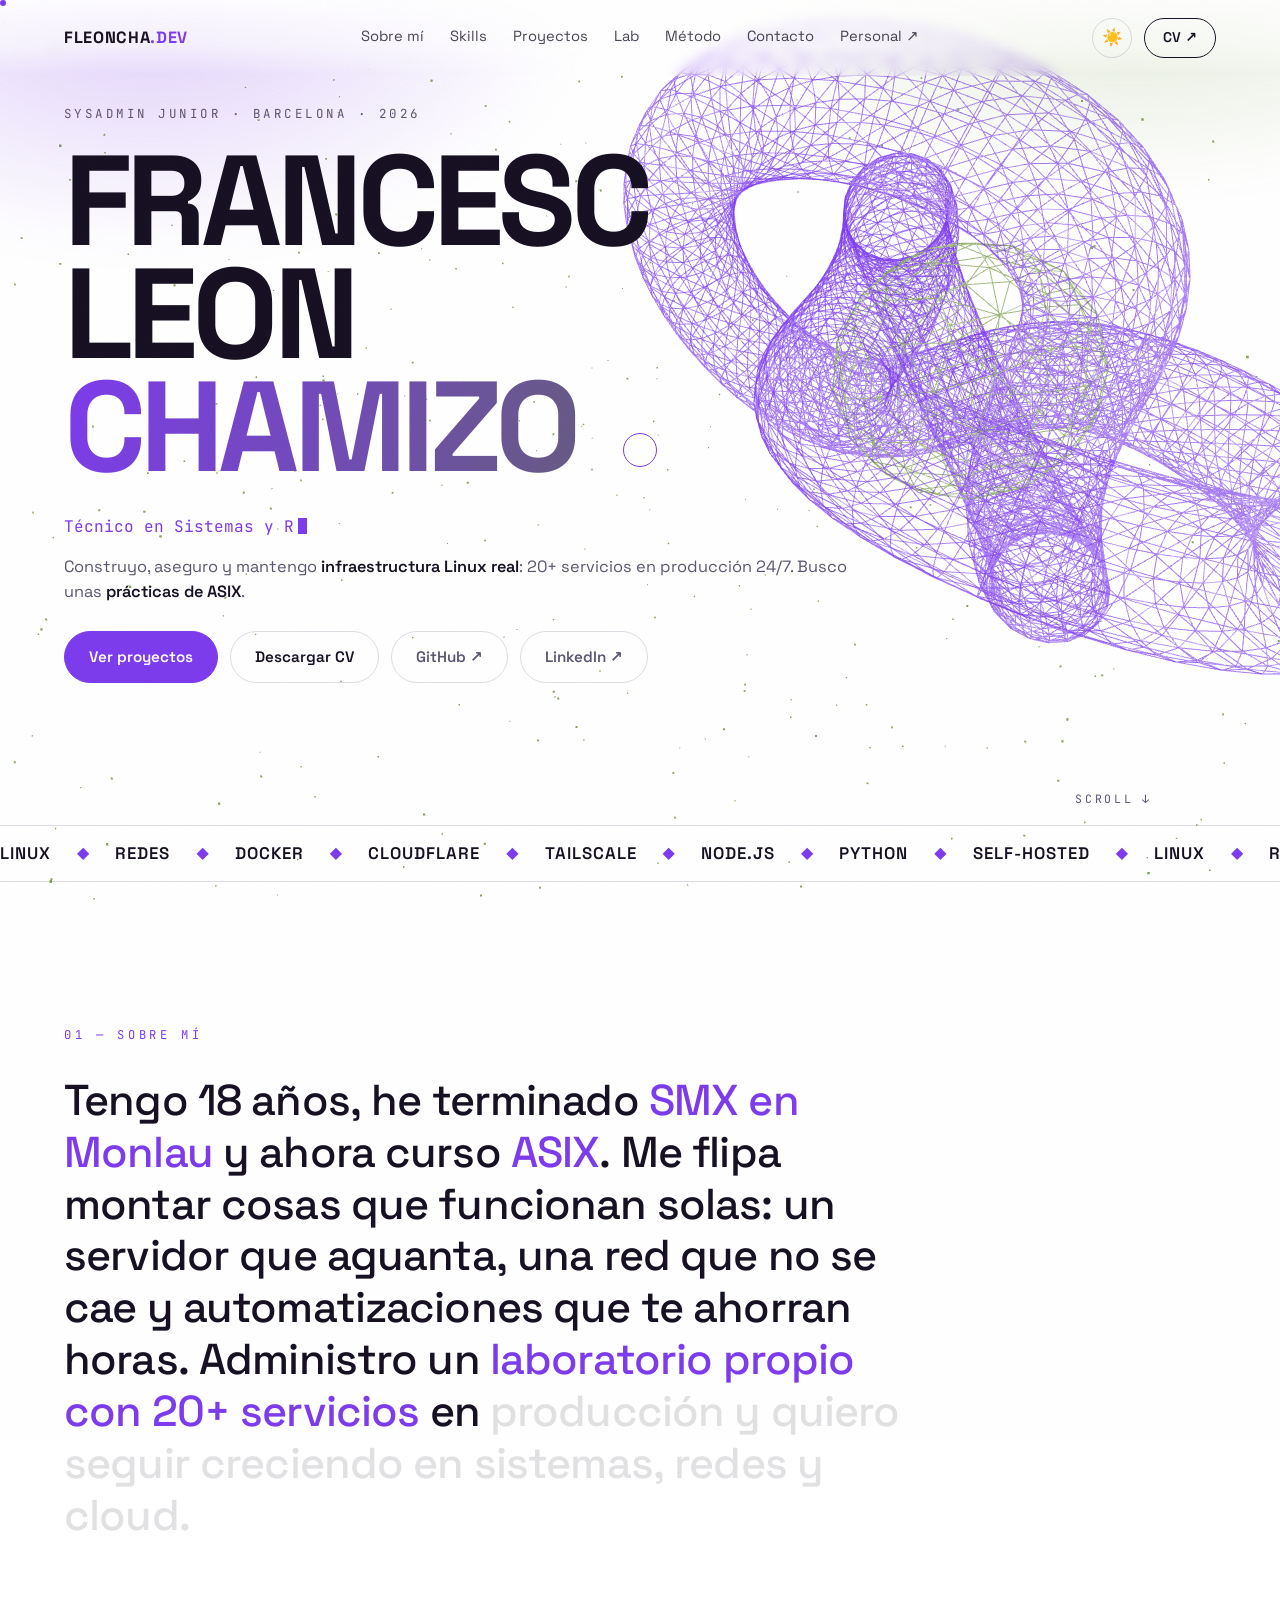
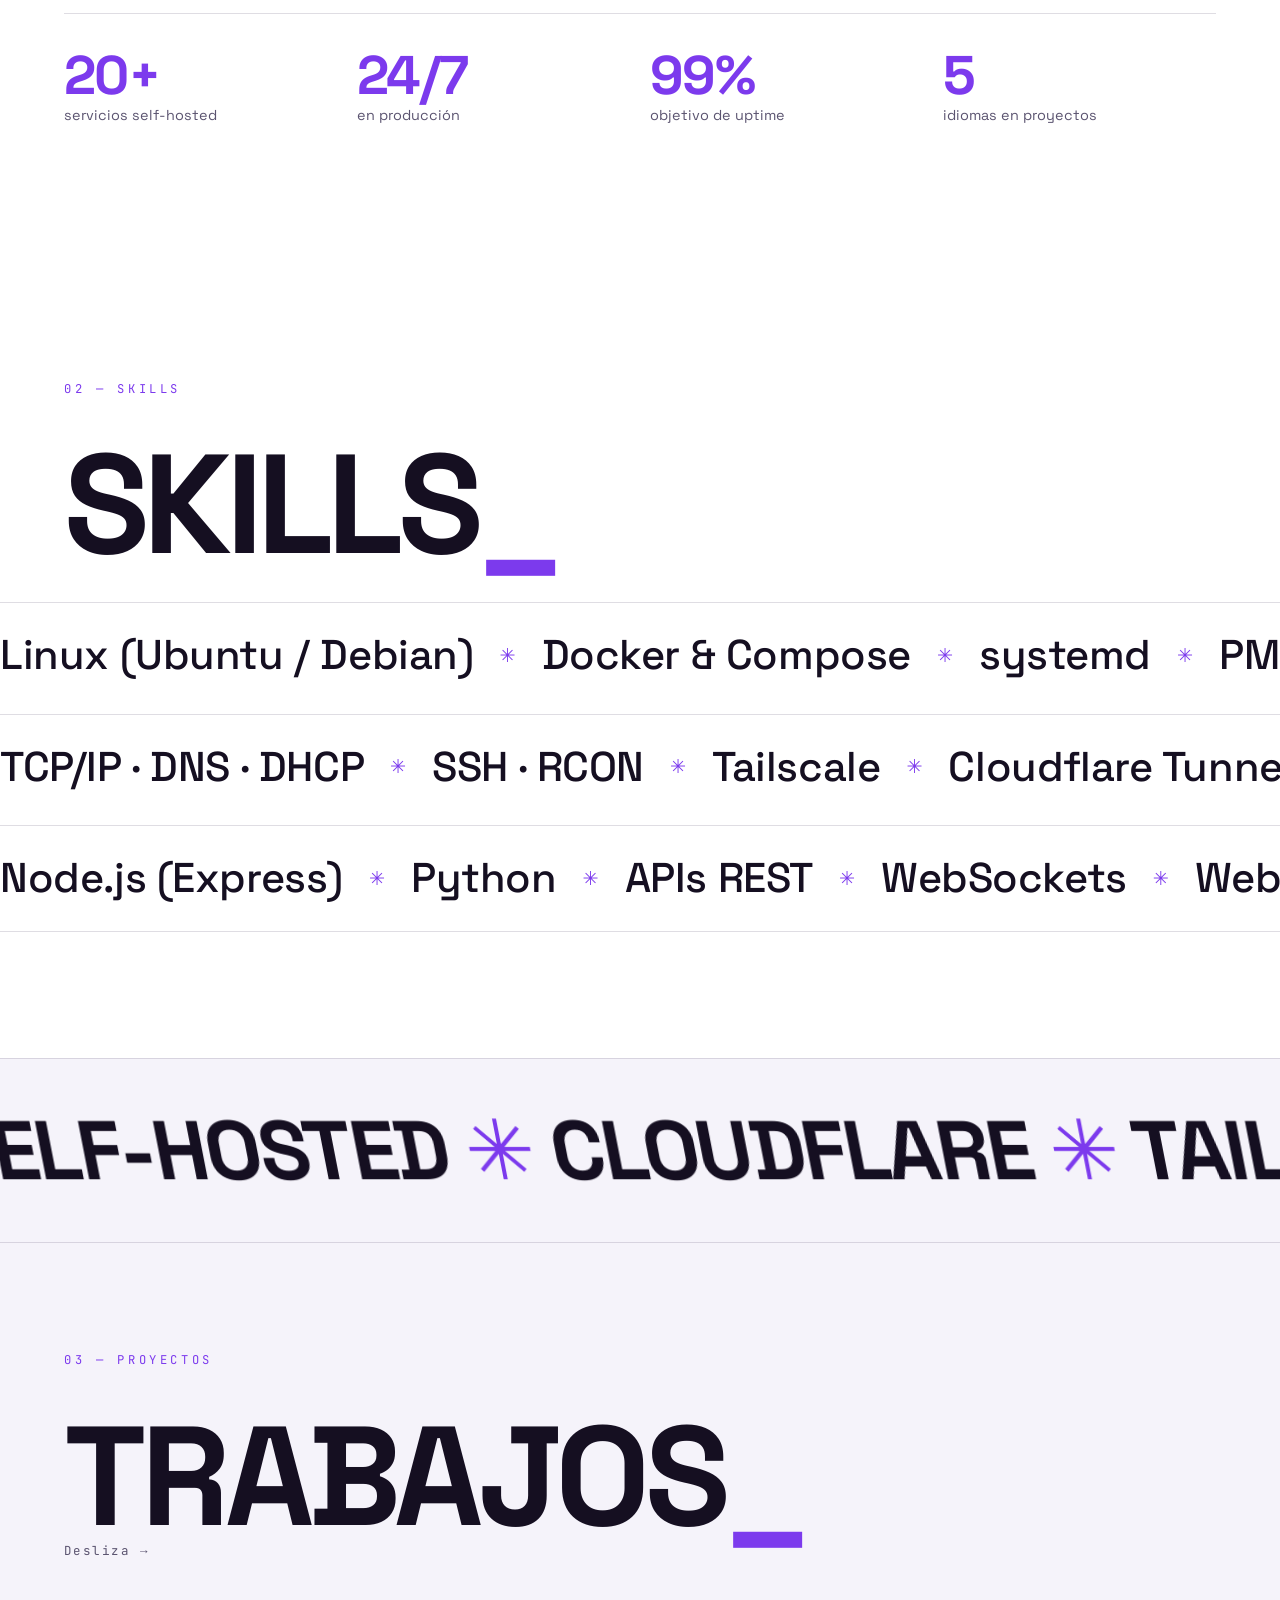
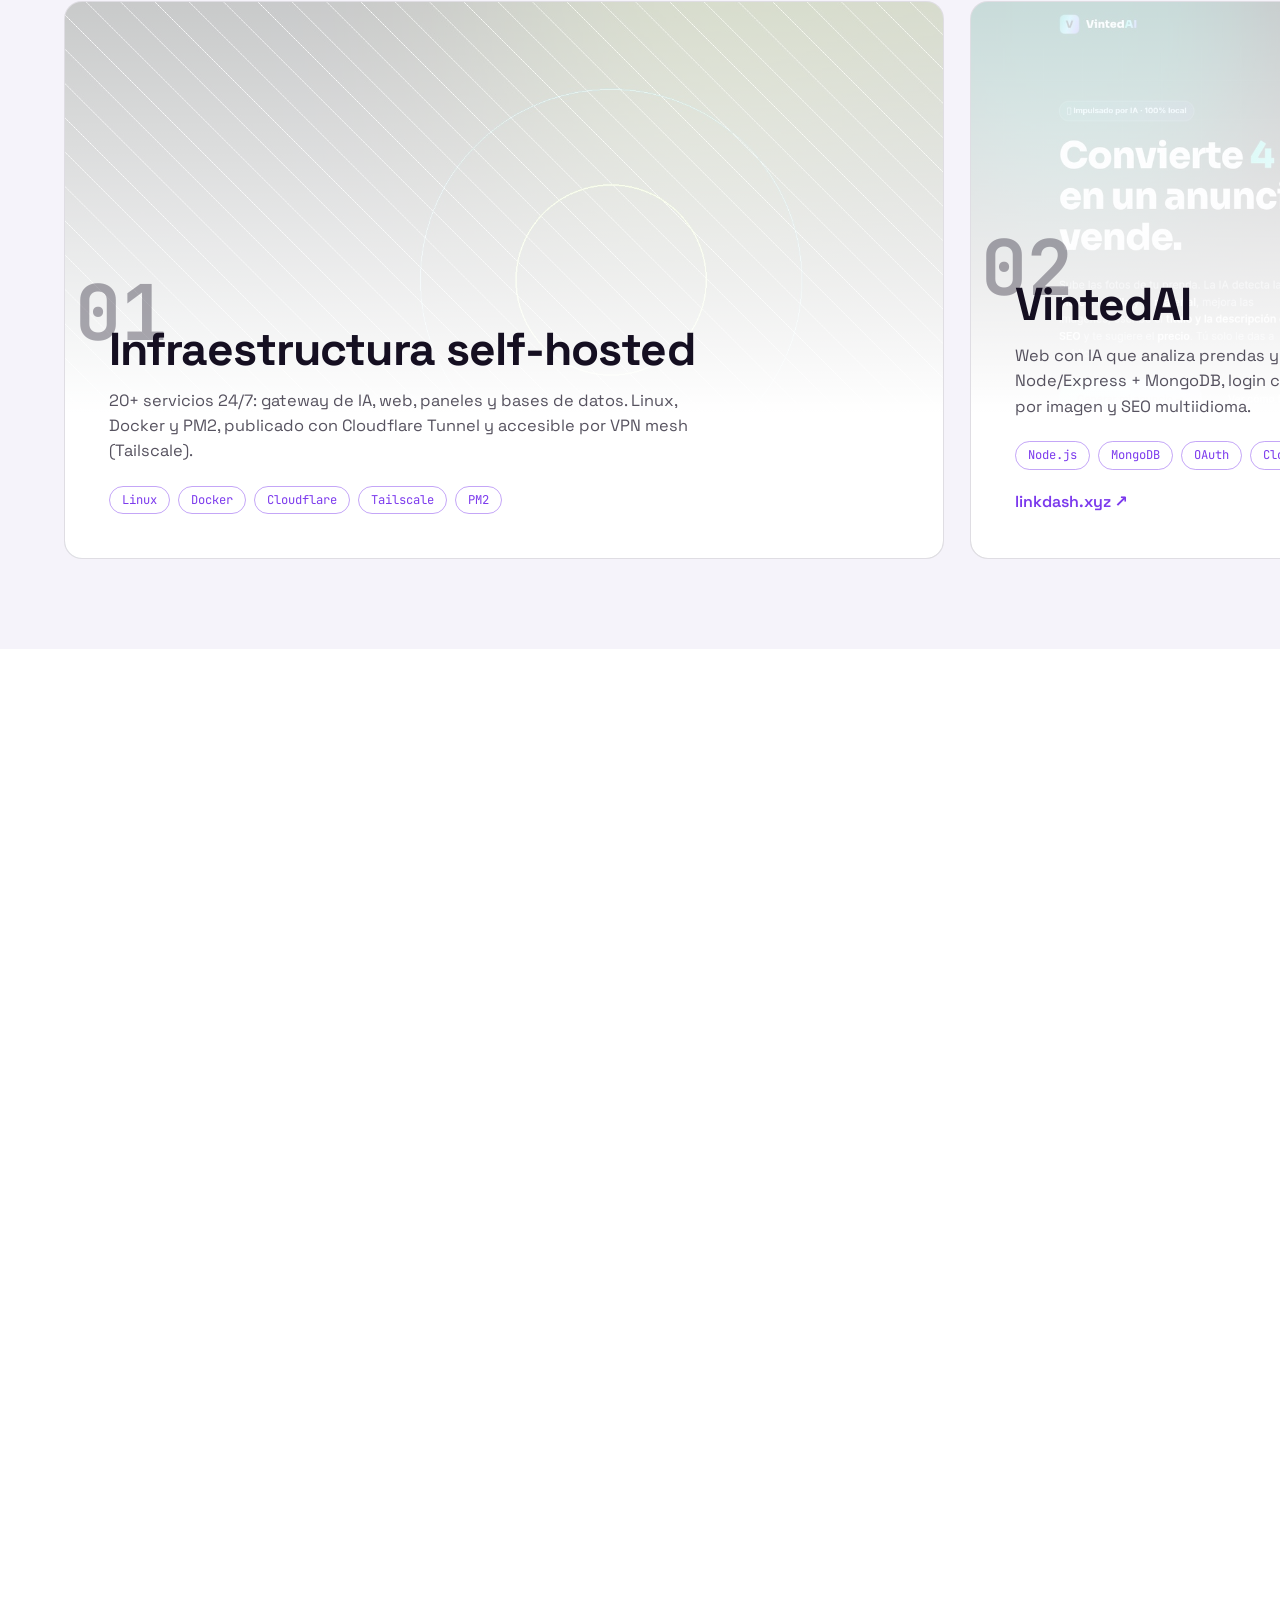
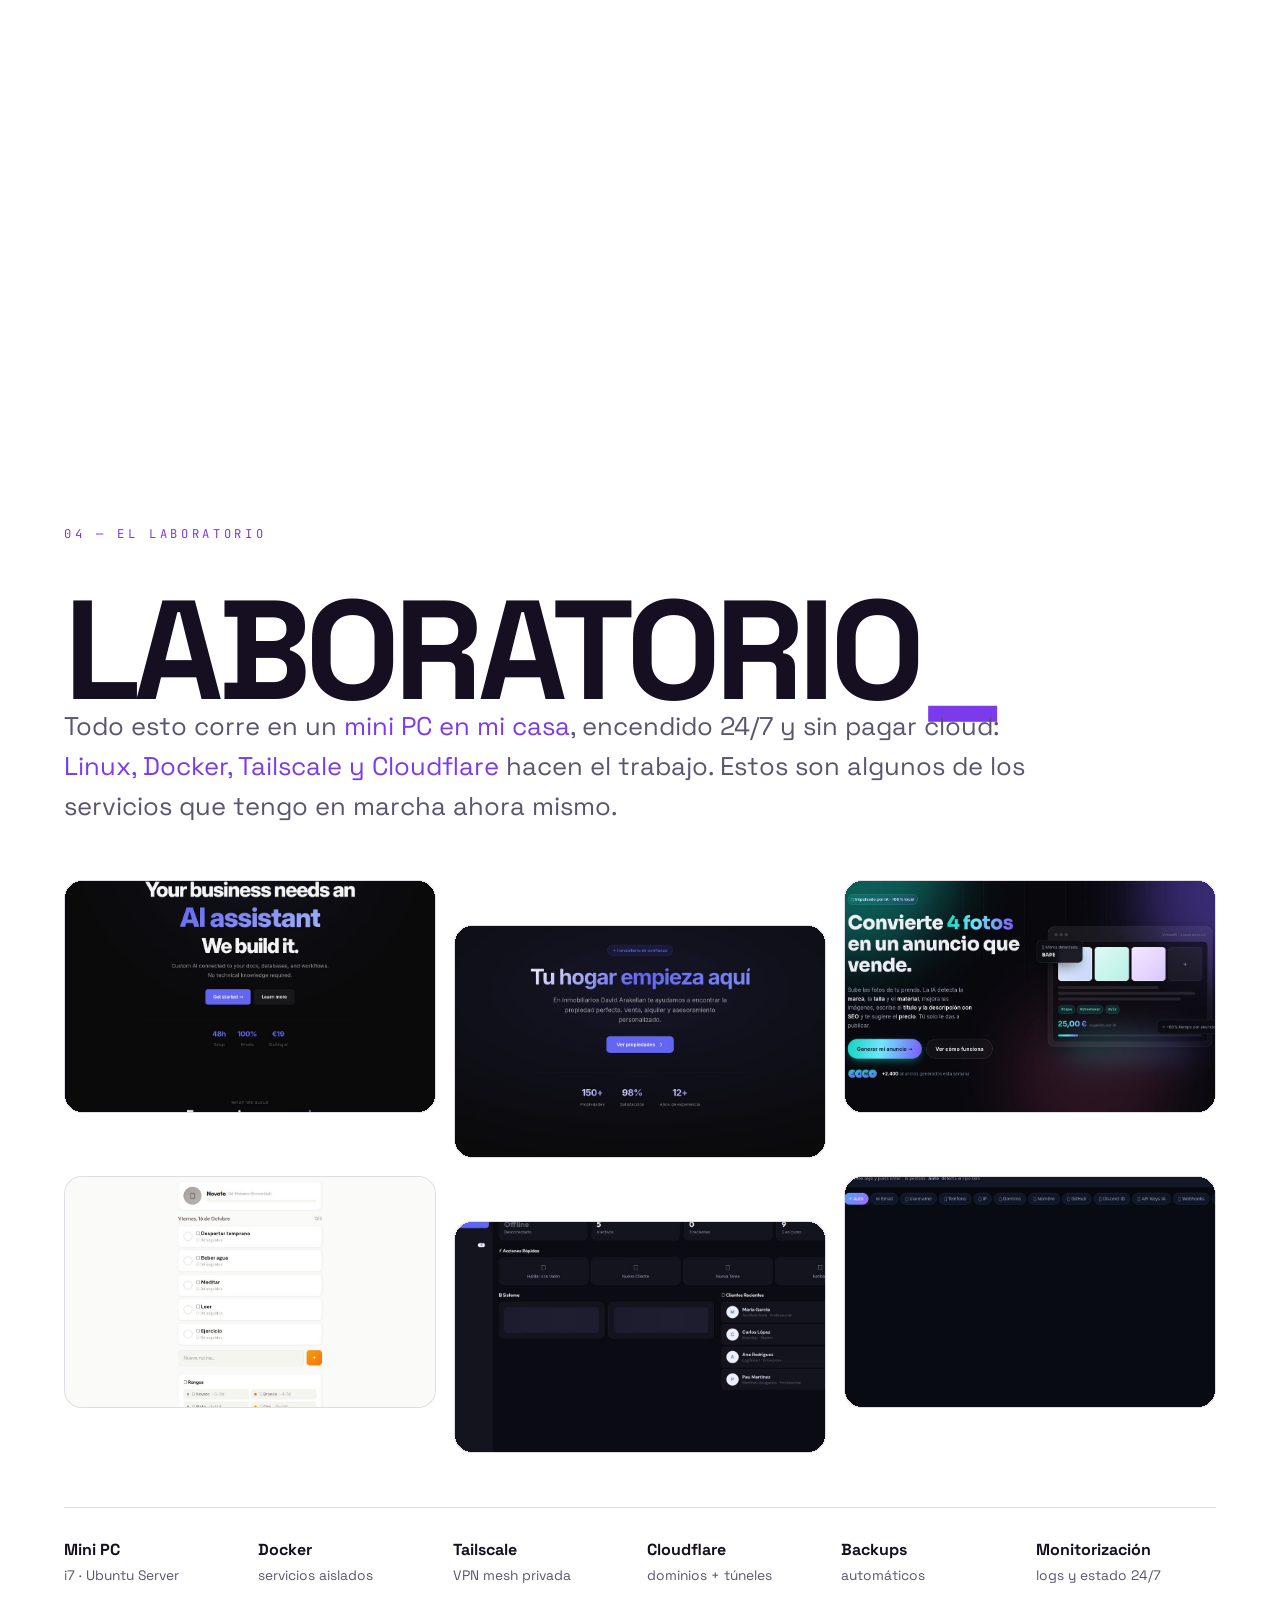
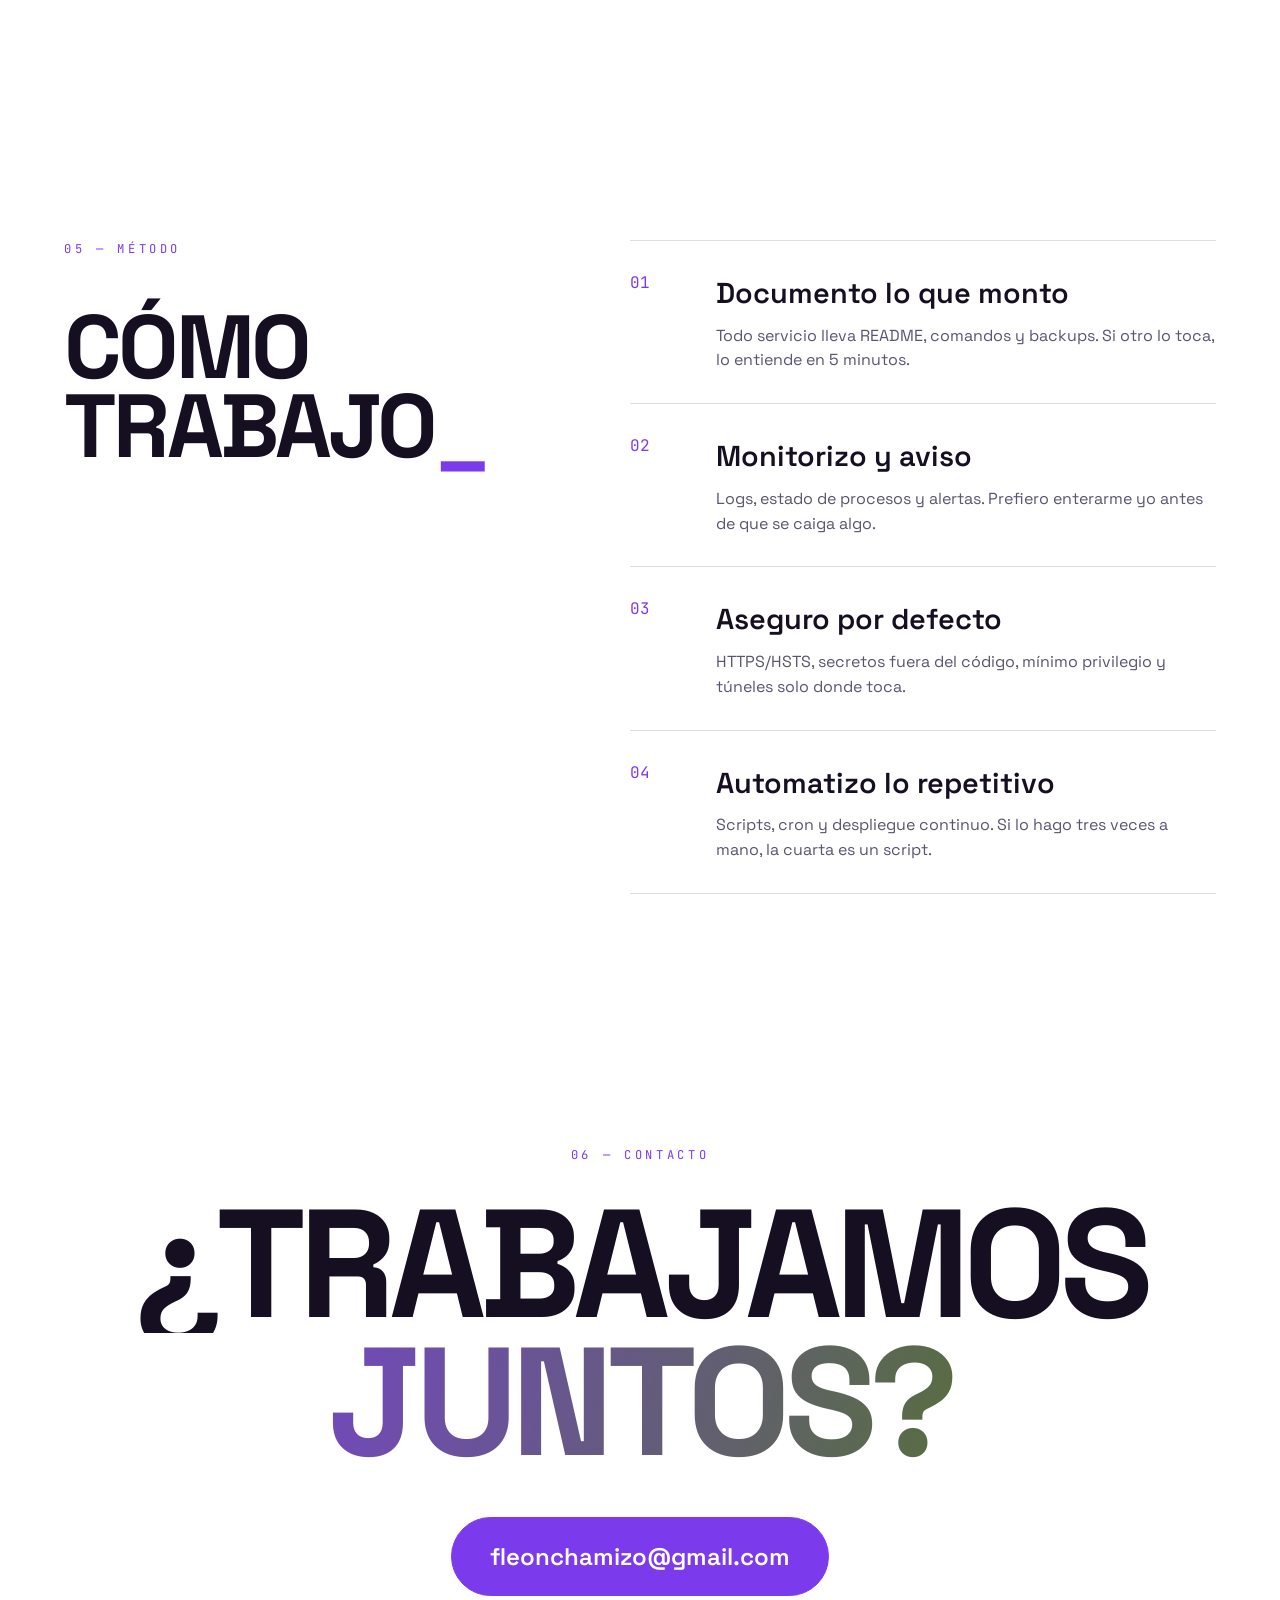
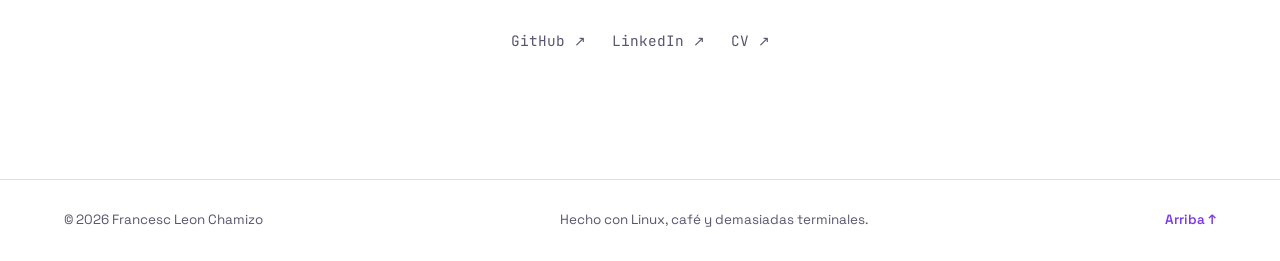
==== index.html @ 261553be "Actualizar estado academico: SMX terminado, cursando ASIX" ====
<!DOCTYPE html>
<html lang="es">
<head>
  <meta charset="UTF-8" />
  <meta name="viewport" content="width=device-width, initial-scale=1.0" />
  <title>Francesc Leon — Sistemas · Redes · Automatización</title>
  <meta name="description" content="Francesc Leon Chamizo — Técnico en Sistemas Microinformáticos y Redes (SMX), cursando ASIX. Infraestructura Linux, redes, Docker y automatización en producción real. Busco prácticas de ASIX." />
  <meta name="author" content="Francesc Leon Chamizo" />
  <meta name="theme-color" content="#07080a" />
  <link rel="canonical" href="https://elfleoncha.github.io/FLeon/" />
  <link rel="icon" href="data:image/svg+xml,%3Csvg xmlns='http://www.w3.org/2000/svg' viewBox='0 0 32 32'%3E%3Crect width='32' height='32' rx='7' fill='%2307080a'/%3E%3Ccircle cx='16' cy='16' r='6' fill='%23c6ff3d'/%3E%3C/svg%3E" />

  <meta property="og:type" content="website" />
  <meta property="og:title" content="Francesc Leon — Sistemas · Redes · Automatización" />
  <meta property="og:description" content="Infraestructura Linux, redes, Docker y automatización en producción real." />
  <meta property="og:image" content="https://elfleoncha.github.io/FLeon/assets/og.png" />
  <meta name="twitter:card" content="summary_large_image" />

  <script>(function(){try{var t=localStorage.getItem("theme")||(((window.matchMedia&&matchMedia("(prefers-color-scheme: light)").matches))?"light":"dark");document.documentElement.setAttribute("data-theme",t);}catch(e){}})();</script>
  <link rel="stylesheet" href="css/fonts.css" />
  <link rel="stylesheet" href="css/style.css" />
  <script>document.documentElement.classList.add("js");</script>

  <script type="importmap">
  { "imports": { "three": "./js/vendor/three.module.js" } }
  </script>

  <script type="application/ld+json">
  {
    "@context": "https://schema.org",
    "@type": "Person",
    "name": "Francesc Leon Chamizo",
    "jobTitle": "Técnico en Sistemas Microinformáticos y Redes",
    "address": { "@type": "PostalAddress", "addressLocality": "Barcelona", "addressCountry": "ES" },
    "email": "mailto:fleonchamizo@gmail.com",
    "sameAs": ["https://github.com/elfleoncha", "https://www.linkedin.com/in/francescleo"],
    "knowsAbout": ["Linux", "Redes", "Docker", "Automatización", "Node.js", "Python", "Cloudflare", "Tailscale"]
  }
  </script>
</head>
<body>
  <!-- PRELOADER -->
  <div class="preloader" id="preloader">
    <div class="preloader__inner">
      <span class="preloader__label">CARGANDO PORTAFOLIO</span>
      <span class="preloader__count" id="preCount">00</span>
      <span class="preloader__name">FLEONCHA<span>.DEV</span></span>
    </div>
    <div class="preloader__bar"><i id="preBar"></i></div>
  </div>

  <div class="grain" aria-hidden="true"></div>
  <div class="cursor" id="cursor" aria-hidden="true"></div>
  <div class="cursor-dot" id="cursorDot" aria-hidden="true"></div>

  <header class="nav" id="nav">
    <a href="#hero" class="nav__brand" data-nav>FLEONCHA<span>.DEV</span></a>
    <nav class="nav__links">
      <a href="#about" data-nav>Sobre mí</a>
      <a href="#skills" data-nav>Skills</a>
      <a href="#work" data-nav>Proyectos</a>
      <a href="#lab" data-nav>Lab</a>
      <a href="#method" data-nav>Método</a>
      <a href="#contact" data-nav>Contacto</a>
      <a href="personal.html" class="nav__ext">Personal ↗</a>
    </nav>
    <div class="nav__right">
      <button class="theme-toggle" id="themeToggle" aria-label="Cambiar modo día/noche" title="Modo día / noche"><span id="themeIcon">🌙</span></button>
      <a class="nav__cta magnetic" href="assets/cv.pdf" data-nav>CV ↗</a>
      <button class="nav__burger" id="burger" aria-label="Menú"><span></span><span></span></button>
    </div>
  </header>

  <main>
    <!-- HERO -->
    <section class="hero" id="hero">
      <canvas class="hero__canvas" id="scene" aria-hidden="true"></canvas>
      <div class="hero__glow" aria-hidden="true"></div>

      <div class="hero__content">
        <p class="hero__eyebrow" data-hero-fade>Sysadmin junior · Barcelona · 2026</p>
        <h1 class="hero__title">
          <span class="line"><span class="line__inner">FRANCESC</span></span>
          <span class="line"><span class="line__inner">LEON</span></span>
          <span class="line"><span class="line__inner grad">CHAMIZO</span></span>
        </h1>
        <div class="hero__meta">
          <p class="hero__role"><span id="typewriter" data-words="Técnico en Sistemas y Redes|Cursando ASIX|Linux · Docker · Redes|Automatización 24/7"></span><i class="caret"></i></p>
          <p class="hero__lead">Construyo, aseguro y mantengo <strong>infraestructura Linux real</strong>: 20+ servicios en producción 24/7. Busco unas <strong>prácticas de ASIX</strong>.</p>
          <div class="hero__actions">
            <a class="btn btn--acid magnetic" href="#work" data-nav>Ver proyectos</a>
            <a class="btn magnetic" href="assets/cv.pdf" data-nav>Descargar CV</a>
            <a class="btn btn--ghost magnetic" href="https://github.com/elfleoncha" target="_blank" rel="noopener">GitHub ↗</a>
            <a class="btn btn--ghost magnetic" href="https://www.linkedin.com/in/francescleo" target="_blank" rel="noopener">LinkedIn ↗</a>
          </div>
        </div>
      </div>

      <div class="hero__foot">
        <div class="marquee" data-speed="40" aria-hidden="true"><div class="marquee__track">
          <span>LINUX</span><em>◆</em><span>REDES</span><em>◆</em><span>DOCKER</span><em>◆</em><span>CLOUDFLARE</span><em>◆</em><span>TAILSCALE</span><em>◆</em><span>NODE.JS</span><em>◆</em><span>PYTHON</span><em>◆</em><span>SELF-HOSTED</span><em>◆</em>
        </div></div>
        <a href="#about" class="scroll-cue" data-nav>SCROLL<span>↓</span></a>
      </div>
    </section>

    <!-- ABOUT -->
    <section class="section about" id="about">
      <div class="wrap">
        <p class="kicker" data-reveal>01 — Sobre mí</p>
        <p class="about__big" id="aboutBig">
          Tengo 18 años, he terminado <em>SMX en Monlau</em> y ahora curso <em>ASIX</em>. Me flipa montar cosas que
          funcionan solas: un servidor que aguanta, una red que no se cae y automatizaciones
          que te ahorran horas. Administro un <em>laboratorio propio con 20+ servicios</em> en
          producción y quiero seguir creciendo en sistemas, redes y cloud.
        </p>
        <ul class="stats" id="stats">
          <li data-reveal><strong data-count="20" data-suffix="+">0</strong><span>servicios self-hosted</span></li>
          <li data-reveal><strong data-count="24" data-suffix="/7">0</strong><span>en producción</span></li>
          <li data-reveal><strong data-count="99" data-suffix="%">0</strong><span>objetivo de uptime</span></li>
          <li data-reveal><strong data-count="5" data-suffix="">0</strong><span>idiomas en proyectos</span></li>
        </ul>
      </div>
    </section>

    <!-- SKILLS -->
    <section class="section skills" id="skills">
      <div class="wrap">
        <p class="kicker" data-reveal>02 — Skills</p>
        <h2 class="mega" data-reveal>SKILLS<span>_</span></h2>
      </div>
      <div class="rows">
        <div class="row" data-speed="-1">
          <div class="row__track">
            <span>Linux (Ubuntu / Debian)</span><i>✳</i><span>Docker &amp; Compose</span><i>✳</i><span>systemd</span><i>✳</i><span>PM2</span><i>✳</i><span>Bash</span><i>✳</i><span>Nginx</span><i>✳</i>
          </div>
        </div>
        <div class="row row--alt" data-speed="1">
          <div class="row__track">
            <span>TCP/IP · DNS · DHCP</span><i>✳</i><span>SSH · RCON</span><i>✳</i><span>Tailscale</span><i>✳</i><span>Cloudflare Tunnel</span><i>✳</i><span>Túneles</span><i>✳</i>
          </div>
        </div>
        <div class="row" data-speed="-1">
          <div class="row__track">
            <span>Node.js (Express)</span><i>✳</i><span>Python</span><i>✳</i><span>APIs REST</span><i>✳</i><span>WebSockets</span><i>✳</i><span>WebRTC</span><i>✳</i><span>MongoDB</span><i>✳</i>
          </div>
        </div>
      </div>
    </section>

    <!-- BAND (marquee reactivo al scroll) -->
    <div class="band" aria-hidden="true">
      <div class="band__track" id="bandTrack"><span>LINUX <em>✳</em> DOCKER <em>✳</em> REDES <em>✳</em> AUTOMATIZACIÓN <em>✳</em> SELF-HOSTED <em>✳</em> CLOUDFLARE <em>✳</em> TAILSCALE <em>✳</em> NODE.JS <em>✳</em> </span></div>
    </div>

    <!-- WORK (horizontal pin) -->
    <section class="work" id="work">
      <div class="work__head">
        <p class="kicker">03 — Proyectos</p>
        <h2 class="mega">TRABAJOS<span>_</span></h2>
        <p class="work__hint">Desliza →</p>
      </div>
      <div class="work__viewport">
        <div class="work__track" id="workTrack">
          <article class="proj">
            <img class="proj__img" src="assets/covers/01-infra.jpg" alt="Panel de infraestructura self-hosted con servicios en producción" loading="lazy" />
            <span class="proj__num">01</span>
            <h3>Infraestructura self-hosted</h3>
            <p>20+ servicios 24/7: gateway de IA, web, paneles y bases de datos. Linux, Docker y PM2, publicado con Cloudflare Tunnel y accesible por VPN mesh (Tailscale).</p>
            <ul class="chips"><li>Linux</li><li>Docker</li><li>Cloudflare</li><li>Tailscale</li><li>PM2</li></ul>
            <div class="proj__more"><h4>Qué hice</h4><ul><li>20+ servicios en un mini PC con Docker y PM2</li><li>Acceso privado por Tailscale y publicación por Cloudflare Tunnel</li><li>Backups automáticos y monitorización 24/7</li></ul></div>
          </article>
          <article class="proj">
            <img class="proj__img" src="assets/covers/02-vinted.jpg" alt="VintedAI — web con IA para generar anuncios de Vinted" loading="lazy" />
            <span class="proj__num">02</span>
            <h3>VintedAI</h3>
            <p>Web con IA que analiza prendas y genera listados para Vinted. Node/Express + MongoDB, login con Google (OAuth 2.0 + PKCE), búsqueda por imagen y SEO multiidioma.</p>
            <ul class="chips"><li>Node.js</li><li>MongoDB</li><li>OAuth</li><li>Cloudflare</li><li>SEO</li></ul>
            <a class="proj__link" href="https://linkdash.xyz" target="_blank" rel="noopener">linkdash.xyz ↗</a>
            <div class="proj__more"><h4>Qué hice</h4><ul><li>Backend Node/Express + MongoDB</li><li>Login con Google (OAuth 2.0 + PKCE)</li><li>Búsqueda por imagen y SEO en 5 idiomas</li></ul></div>
          </article>
          <article class="proj">
            <img class="proj__img" src="assets/covers/03-minecraft.jpg" alt="Cluster de servidores Minecraft con proxy y backups" loading="lazy" />
            <span class="proj__num">03</span>
            <h3>Cluster Minecraft</h3>
            <p>Servidor Fabric 26.2 con proxy (Gate) y entrada pública, whitelist, backups automáticos y optimización de JVM (flags de Aikar). Monitorización por RCON.</p>
            <ul class="chips"><li>Fabric</li><li>Gate</li><li>RCON</li><li>Backups</li><li>JVM</li></ul>
            <div class="proj__more"><h4>Qué hice</h4><ul><li>Proxy Gate con entrada pública</li><li>Whitelist por UUID y consola por RCON</li><li>Backups y optimización de JVM (flags de Aikar)</li></ul></div>
          </article>
          <article class="proj">
            <img class="proj__img" src="assets/covers/04-bots.jpg" alt="Bots de Discord con panel web y MongoDB" loading="lazy" />
            <span class="proj__num">04</span>
            <h3>Bots de Discord</h3>
            <p>Bot de casino con panel web y MongoDB sobre un único proceso Node, más bot de comunidad. Procesos, logs y despliegue continuo con PM2.</p>
            <ul class="chips"><li>discord.js</li><li>MongoDB</li><li>Express</li><li>PM2</li></ul>
            <div class="proj__more"><h4>Qué hice</h4><ul><li>Bot de casino con panel web integrado</li><li>MongoDB sobre un único proceso Node</li><li>Despliegue y logs con PM2</li></ul></div>
          </article>
          <article class="proj">
            <img class="proj__img" src="assets/covers/05-pcshare.jpg" alt="PCshare — extensión para pasar pestañas y archivos entre PCs" loading="lazy" />
            <span class="proj__num">05</span>
            <h3>PCshare / TabRelay</h3>
            <p>Extensión MV3 para pasar pestañas, archivos y texto entre PCs de la misma red, con relay propio (Node + WebSocket) y versión P2P por WebRTC.</p>
            <ul class="chips"><li>WebRTC</li><li>WebSocket</li><li>MV3</li><li>IndexedDB</li></ul>
            <div class="proj__more"><h4>Qué hice</h4><ul><li>Extensión MV3: pestañas, archivos y texto</li><li>Relay WebSocket propio + versión P2P con WebRTC</li><li>Documento offscreen + IndexedDB</li></ul></div>
          </article>
          <article class="proj">
            <img class="proj__img" src="assets/covers/06-osint.jpg" alt="Panel OSINT de reconocimiento sin API keys" loading="lazy" />
            <span class="proj__num">06</span>
            <h3>Panel OSINT</h3>
            <p>Herramienta de reconocimiento (email, usuario, IP, dominio, teléfono) sin API keys: DNS-over-HTTPS, RDAP, crt.sh y 22 plataformas de username.</p>
            <ul class="chips"><li>Node.js</li><li>DoH</li><li>RDAP</li><li>APIs</li></ul>
            <div class="proj__more"><h4>Qué hice</h4><ul><li>Recon por email, usuario, IP, dominio y teléfono</li><li>Sin API keys: DoH, RDAP y crt.sh</li><li>Caché y export a JSON</li></ul></div>
          </article>
          <article class="proj">
            <img class="proj__img" src="assets/covers/07-mission.jpg" alt="Mission Control — dashboard para gestionar la infraestructura" loading="lazy" />
            <span class="proj__num">07</span>
            <h3>Mission Control</h3>
            <p>Dashboard web para gestionar la infraestructura a distancia: proxy WebSocket, panel de estado y control de servicios por LAN, Tailscale y túnel HTTPS.</p>
            <ul class="chips"><li>Node.js</li><li>WebSocket</li><li>Proxy</li></ul>
            <div class="proj__more"><h4>Qué hice</h4><ul><li>Dashboard para gestionar la infra desde cualquier sitio</li><li>Proxy WebSocket y estado de servicios</li><li>Acceso por LAN, Tailscale y túnel HTTPS</li></ul></div>
          </article>
          <article class="proj">
            <img class="proj__img" src="assets/covers/08-lunar.jpg" alt="Lunar Embassy — venta de parcelas lunares con mapa interactivo" loading="lazy" />
            <span class="proj__num">08</span>
            <h3>Lunar Embassy</h3>
            <p>Web de venta de parcelas lunares con mapa 2D interactivo, carrito y API Express + MongoDB. Frontend estático en producción y multi-idioma.</p>
            <ul class="chips"><li>Express</li><li>MongoDB</li><li>JS</li><li>Maps</li></ul>
            <div class="proj__more"><h4>Qué hice</h4><ul><li>Mapa 2D interactivo + carrito</li><li>API Express + MongoDB</li><li>Multi-idioma</li></ul></div>
          </article>
        </div>
      </div>
    </section>

    <!-- LABORATORIO -->
    <section class="section lab" id="lab">
      <div class="wrap">
        <p class="kicker" data-reveal>04 — El laboratorio</p>
        <h2 class="mega" data-reveal>LABORATORIO<span>_</span></h2>
        <p class="lab__lead" data-reveal>Todo esto corre en un <em>mini PC en mi casa</em>, encendido 24/7 y sin pagar cloud: <em>Linux, Docker, Tailscale y Cloudflare</em> hacen el trabajo. Estos son algunos de los servicios que tengo en marcha ahora mismo.</p>
        <div class="gallery">
          <figure class="shot"><div class="shot__inner"><img src="assets/lab/01.jpg" alt="Landing de asistente IA para PYMES" loading="lazy" data-parallax-img="0.16" /></div></figure>
          <figure class="shot"><div class="shot__inner"><img src="assets/lab/02.jpg" alt="Web inmobiliaria con buscador y mapa" loading="lazy" data-parallax-img="0.26" /></div></figure>
          <figure class="shot"><div class="shot__inner"><img src="assets/lab/03.jpg" alt="VintedAI — web con IA para Vinted" loading="lazy" data-parallax-img="0.10" /></div></figure>
          <figure class="shot"><div class="shot__inner"><img src="assets/lab/04.jpg" alt="Rüt — tracker de rutinas gamificado" loading="lazy" data-parallax-img="0.24" /></div></figure>
          <figure class="shot"><div class="shot__inner"><img src="assets/lab/05.jpg" alt="Mission Control — dashboard de infraestructura" loading="lazy" data-parallax-img="0.12" /></div></figure>
          <figure class="shot"><div class="shot__inner"><img src="assets/lab/06.jpg" alt="Panel OSINT de reconocimiento" loading="lazy" data-parallax-img="0.28" /></div></figure>
        </div>
        <ul class="lab__facts" data-reveal>
          <li><b>Mini PC</b><span>i7 · Ubuntu Server</span></li>
          <li><b>Docker</b><span>servicios aislados</span></li>
          <li><b>Tailscale</b><span>VPN mesh privada</span></li>
          <li><b>Cloudflare</b><span>dominios + túneles</span></li>
          <li><b>Backups</b><span>automáticos</span></li>
          <li><b>Monitorización</b><span>logs y estado 24/7</span></li>
        </ul>
      </div>
    </section>

    <!-- METHOD -->
    <section class="section method" id="method">
      <div class="wrap method__wrap">
        <div class="method__aside">
          <p class="kicker" data-reveal>05 — Método</p>
          <h2 class="mega mega--left">CÓMO<br>TRABAJO<span>_</span></h2>
        </div>
        <ol class="method__list">
          <li data-reveal><span>01</span><div class="method__body"><h3>Documento lo que monto</h3><p>Todo servicio lleva README, comandos y backups. Si otro lo toca, lo entiende en 5 minutos.</p></div></li>
          <li data-reveal><span>02</span><div class="method__body"><h3>Monitorizo y aviso</h3><p>Logs, estado de procesos y alertas. Prefiero enterarme yo antes de que se caiga algo.</p></div></li>
          <li data-reveal><span>03</span><div class="method__body"><h3>Aseguro por defecto</h3><p>HTTPS/HSTS, secretos fuera del código, mínimo privilegio y túneles solo donde toca.</p></div></li>
          <li data-reveal><span>04</span><div class="method__body"><h3>Automatizo lo repetitivo</h3><p>Scripts, cron y despliegue continuo. Si lo hago tres veces a mano, la cuarta es un script.</p></div></li>
        </ol>
      </div>
    </section>

    <!-- CONTACT -->
    <section class="section contact" id="contact">
      <div class="wrap">
        <p class="kicker" data-reveal>06 — Contacto</p>
        <h2 class="contact__big">
          <span class="line"><span class="line__inner" data-reveal>¿TRABAJAMOS</span></span>
          <span class="line"><span class="line__inner grad" data-reveal>JUNTOS?</span></span>
        </h2>
        <a class="btn btn--acid btn--big magnetic" href="mailto:fleonchamizo@gmail.com">fleonchamizo@gmail.com</a>
        <div class="contact__row">
          <a class="magnetic" href="https://github.com/elfleoncha" target="_blank" rel="noopener">GitHub ↗</a>
          <a class="magnetic" href="https://www.linkedin.com/in/francescleo" target="_blank" rel="noopener">LinkedIn ↗</a>
          <a class="magnetic" href="assets/cv.pdf" data-nav>CV ↗</a>
        </div>
      </div>
    </section>
  </main>

  <footer class="footer">
    <span>© <span id="year"></span> Francesc Leon Chamizo</span>
    <span>Hecho con Linux, café y demasiadas terminales.</span>
    <a href="#hero" class="footer__top magnetic" data-nav>Arriba ↑</a>
  </footer>

  <script src="js/vendor/gsap.min.js"></script>
  <script src="js/vendor/ScrollTrigger.min.js"></script>
  <script src="js/vendor/lenis.min.js"></script>
  <script src="js/app.js"></script>
  <script type="module" src="js/scene.js"></script>
</body>
</html>
---- css/fonts.css ----
/* cyrillic-ext */
@font-face {
  font-family: 'JetBrains Mono';
  font-style: normal;
  font-weight: 400;
  font-display: swap;
  src: url(../fonts/tDbv2o-flEEny0FZhsfKu5WU4zr3E_BX0PnT8RD8yKwBNntkaToggR7BYRbKPx3cwhsk.woff2) format('woff2');
  unicode-range: U+0460-052F, U+1C80-1C8A, U+20B4, U+2DE0-2DFF, U+A640-A69F, U+FE2E-FE2F;
}
/* cyrillic */
@font-face {
  font-family: 'JetBrains Mono';
  font-style: normal;
  font-weight: 400;
  font-display: swap;
  src: url(../fonts/tDbv2o-flEEny0FZhsfKu5WU4zr3E_BX0PnT8RD8yKwBNntkaToggR7BYRbKPxTcwhsk.woff2) format('woff2');
  unicode-range: U+0301, U+0400-045F, U+0490-0491, U+04B0-04B1, U+2116;
}
/* greek */
@font-face {
  font-family: 'JetBrains Mono';
  font-style: normal;
  font-weight: 400;
  font-display: swap;
  src: url(../fonts/tDbv2o-flEEny0FZhsfKu5WU4zr3E_BX0PnT8RD8yKwBNntkaToggR7BYRbKPxPcwhsk.woff2) format('woff2');
  unicode-range: U+0370-0377, U+037A-037F, U+0384-038A, U+038C, U+038E-03A1, U+03A3-03FF;
}
/* vietnamese */
@font-face {
  font-family: 'JetBrains Mono';
  font-style: normal;
  font-weight: 400;
  font-display: swap;
  src: url(../fonts/tDbv2o-flEEny0FZhsfKu5WU4zr3E_BX0PnT8RD8yKwBNntkaToggR7BYRbKPx_cwhsk.woff2) format('woff2');
  unicode-range: U+0102-0103, U+0110-0111, U+0128-0129, U+0168-0169, U+01A0-01A1, U+01AF-01B0, U+0300-0301, U+0303-0304, U+0308-0309, U+0323, U+0329, U+1EA0-1EF9, U+20AB;
}
/* latin-ext */
@font-face {
  font-family: 'JetBrains Mono';
  font-style: normal;
  font-weight: 400;
  font-display: swap;
  src: url(../fonts/tDbv2o-flEEny0FZhsfKu5WU4zr3E_BX0PnT8RD8yKwBNntkaToggR7BYRbKPx7cwhsk.woff2) format('woff2');
  unicode-range: U+0100-02BA, U+02BD-02C5, U+02C7-02CC, U+02CE-02D7, U+02DD-02FF, U+0304, U+0308, U+0329, U+1D00-1DBF, U+1E00-1E9F, U+1EF2-1EFF, U+2020, U+20A0-20AB, U+20AD-20C4, U+2113, U+2C60-2C7F, U+A720-A7FF;
}
/* latin */
@font-face {
  font-family: 'JetBrains Mono';
  font-style: normal;
  font-weight: 400;
  font-display: swap;
  src: url(../fonts/tDbv2o-flEEny0FZhsfKu5WU4zr3E_BX0PnT8RD8yKwBNntkaToggR7BYRbKPxDcwg.woff2) format('woff2');
  unicode-range: U+0000-00FF, U+0131, U+0152-0153, U+02BB-02BC, U+02C6, U+02DA, U+02DC, U+0304, U+0308, U+0329, U+2000-206F, U+20AC, U+2122, U+2191, U+2193, U+2212, U+2215, U+FEFF, U+FFFD;
}
/* cyrillic-ext */
@font-face {
  font-family: 'JetBrains Mono';
  font-style: normal;
  font-weight: 500;
  font-display: swap;
  src: url(../fonts/tDbv2o-flEEny0FZhsfKu5WU4zr3E_BX0PnT8RD8yKwBNntkaToggR7BYRbKPx3cwhsk.woff2) format('woff2');
  unicode-range: U+0460-052F, U+1C80-1C8A, U+20B4, U+2DE0-2DFF, U+A640-A69F, U+FE2E-FE2F;
}
/* cyrillic */
@font-face {
  font-family: 'JetBrains Mono';
  font-style: normal;
  font-weight: 500;
  font-display: swap;
  src: url(../fonts/tDbv2o-flEEny0FZhsfKu5WU4zr3E_BX0PnT8RD8yKwBNntkaToggR7BYRbKPxTcwhsk.woff2) format('woff2');
  unicode-range: U+0301, U+0400-045F, U+0490-0491, U+04B0-04B1, U+2116;
}
/* greek */
@font-face {
  font-family: 'JetBrains Mono';
  font-style: normal;
  font-weight: 500;
  font-display: swap;
  src: url(../fonts/tDbv2o-flEEny0FZhsfKu5WU4zr3E_BX0PnT8RD8yKwBNntkaToggR7BYRbKPxPcwhsk.woff2) format('woff2');
  unicode-range: U+0370-0377, U+037A-037F, U+0384-038A, U+038C, U+038E-03A1, U+03A3-03FF;
}
/* vietnamese */
@font-face {
  font-family: 'JetBrains Mono';
  font-style: normal;
  font-weight: 500;
  font-display: swap;
  src: url(../fonts/tDbv2o-flEEny0FZhsfKu5WU4zr3E_BX0PnT8RD8yKwBNntkaToggR7BYRbKPx_cwhsk.woff2) format('woff2');
  unicode-range: U+0102-0103, U+0110-0111, U+0128-0129, U+0168-0169, U+01A0-01A1, U+01AF-01B0, U+0300-0301, U+0303-0304, U+0308-0309, U+0323, U+0329, U+1EA0-1EF9, U+20AB;
}
/* latin-ext */
@font-face {
  font-family: 'JetBrains Mono';
  font-style: normal;
  font-weight: 500;
  font-display: swap;
  src: url(../fonts/tDbv2o-flEEny0FZhsfKu5WU4zr3E_BX0PnT8RD8yKwBNntkaToggR7BYRbKPx7cwhsk.woff2) format('woff2');
  unicode-range: U+0100-02BA, U+02BD-02C5, U+02C7-02CC, U+02CE-02D7, U+02DD-02FF, U+0304, U+0308, U+0329, U+1D00-1DBF, U+1E00-1E9F, U+1EF2-1EFF, U+2020, U+20A0-20AB, U+20AD-20C4, U+2113, U+2C60-2C7F, U+A720-A7FF;
}
/* latin */
@font-face {
  font-family: 'JetBrains Mono';
  font-style: normal;
  font-weight: 500;
  font-display: swap;
  src: url(../fonts/tDbv2o-flEEny0FZhsfKu5WU4zr3E_BX0PnT8RD8yKwBNntkaToggR7BYRbKPxDcwg.woff2) format('woff2');
  unicode-range: U+0000-00FF, U+0131, U+0152-0153, U+02BB-02BC, U+02C6, U+02DA, U+02DC, U+0304, U+0308, U+0329, U+2000-206F, U+20AC, U+2122, U+2191, U+2193, U+2212, U+2215, U+FEFF, U+FFFD;
}
/* cyrillic-ext */
@font-face {
  font-family: 'JetBrains Mono';
  font-style: normal;
  font-weight: 700;
  font-display: swap;
  src: url(../fonts/tDbv2o-flEEny0FZhsfKu5WU4zr3E_BX0PnT8RD8yKwBNntkaToggR7BYRbKPx3cwhsk.woff2) format('woff2');
  unicode-range: U+0460-052F, U+1C80-1C8A, U+20B4, U+2DE0-2DFF, U+A640-A69F, U+FE2E-FE2F;
}
/* cyrillic */
@font-face {
  font-family: 'JetBrains Mono';
  font-style: normal;
  font-weight: 700;
  font-display: swap;
  src: url(../fonts/tDbv2o-flEEny0FZhsfKu5WU4zr3E_BX0PnT8RD8yKwBNntkaToggR7BYRbKPxTcwhsk.woff2) format('woff2');
  unicode-range: U+0301, U+0400-045F, U+0490-0491, U+04B0-04B1, U+2116;
}
/* greek */
@font-face {
  font-family: 'JetBrains Mono';
  font-style: normal;
  font-weight: 700;
  font-display: swap;
  src: url(../fonts/tDbv2o-flEEny0FZhsfKu5WU4zr3E_BX0PnT8RD8yKwBNntkaToggR7BYRbKPxPcwhsk.woff2) format('woff2');
  unicode-range: U+0370-0377, U+037A-037F, U+0384-038A, U+038C, U+038E-03A1, U+03A3-03FF;
}
/* vietnamese */
@font-face {
  font-family: 'JetBrains Mono';
  font-style: normal;
  font-weight: 700;
  font-display: swap;
  src: url(../fonts/tDbv2o-flEEny0FZhsfKu5WU4zr3E_BX0PnT8RD8yKwBNntkaToggR7BYRbKPx_cwhsk.woff2) format('woff2');
  unicode-range: U+0102-0103, U+0110-0111, U+0128-0129, U+0168-0169, U+01A0-01A1, U+01AF-01B0, U+0300-0301, U+0303-0304, U+0308-0309, U+0323, U+0329, U+1EA0-1EF9, U+20AB;
}
/* latin-ext */
@font-face {
  font-family: 'JetBrains Mono';
  font-style: normal;
  font-weight: 700;
  font-display: swap;
  src: url(../fonts/tDbv2o-flEEny0FZhsfKu5WU4zr3E_BX0PnT8RD8yKwBNntkaToggR7BYRbKPx7cwhsk.woff2) format('woff2');
  unicode-range: U+0100-02BA, U+02BD-02C5, U+02C7-02CC, U+02CE-02D7, U+02DD-02FF, U+0304, U+0308, U+0329, U+1D00-1DBF, U+1E00-1E9F, U+1EF2-1EFF, U+2020, U+20A0-20AB, U+20AD-20C4, U+2113, U+2C60-2C7F, U+A720-A7FF;
}
/* latin */
@font-face {
  font-family: 'JetBrains Mono';
  font-style: normal;
  font-weight: 700;
  font-display: swap;
  src: url(../fonts/tDbv2o-flEEny0FZhsfKu5WU4zr3E_BX0PnT8RD8yKwBNntkaToggR7BYRbKPxDcwg.woff2) format('woff2');
  unicode-range: U+0000-00FF, U+0131, U+0152-0153, U+02BB-02BC, U+02C6, U+02DA, U+02DC, U+0304, U+0308, U+0329, U+2000-206F, U+20AC, U+2122, U+2191, U+2193, U+2212, U+2215, U+FEFF, U+FFFD;
}
/* vietnamese */
@font-face {
  font-family: 'Space Grotesk';
  font-style: normal;
  font-weight: 400;
  font-display: swap;
  src: url(../fonts/V8mDoQDjQSkFtoMM3T6r8E7mPb54C-s0.woff2) format('woff2');
  unicode-range: U+0102-0103, U+0110-0111, U+0128-0129, U+0168-0169, U+01A0-01A1, U+01AF-01B0, U+0300-0301, U+0303-0304, U+0308-0309, U+0323, U+0329, U+1EA0-1EF9, U+20AB;
}
/* latin-ext */
@font-face {
  font-family: 'Space Grotesk';
  font-style: normal;
  font-weight: 400;
  font-display: swap;
  src: url(../fonts/V8mDoQDjQSkFtoMM3T6r8E7mPb94C-s0.woff2) format('woff2');
  unicode-range: U+0100-02BA, U+02BD-02C5, U+02C7-02CC, U+02CE-02D7, U+02DD-02FF, U+0304, U+0308, U+0329, U+1D00-1DBF, U+1E00-1E9F, U+1EF2-1EFF, U+2020, U+20A0-20AB, U+20AD-20C4, U+2113, U+2C60-2C7F, U+A720-A7FF;
}
/* latin */
@font-face {
  font-family: 'Space Grotesk';
  font-style: normal;
  font-weight: 400;
  font-display: swap;
  src: url(../fonts/V8mDoQDjQSkFtoMM3T6r8E7mPbF4Cw.woff2) format('woff2');
  unicode-range: U+0000-00FF, U+0131, U+0152-0153, U+02BB-02BC, U+02C6, U+02DA, U+02DC, U+0304, U+0308, U+0329, U+2000-206F, U+20AC, U+2122, U+2191, U+2193, U+2212, U+2215, U+FEFF, U+FFFD;
}
/* vietnamese */
@font-face {
  font-family: 'Space Grotesk';
  font-style: normal;
  font-weight: 500;
  font-display: swap;
  src: url(../fonts/V8mDoQDjQSkFtoMM3T6r8E7mPb54C-s0.woff2) format('woff2');
  unicode-range: U+0102-0103, U+0110-0111, U+0128-0129, U+0168-0169, U+01A0-01A1, U+01AF-01B0, U+0300-0301, U+0303-0304, U+0308-0309, U+0323, U+0329, U+1EA0-1EF9, U+20AB;
}
/* latin-ext */
@font-face {
  font-family: 'Space Grotesk';
  font-style: normal;
  font-weight: 500;
  font-display: swap;
  src: url(../fonts/V8mDoQDjQSkFtoMM3T6r8E7mPb94C-s0.woff2) format('woff2');
  unicode-range: U+0100-02BA, U+02BD-02C5, U+02C7-02CC, U+02CE-02D7, U+02DD-02FF, U+0304, U+0308, U+0329, U+1D00-1DBF, U+1E00-1E9F, U+1EF2-1EFF, U+2020, U+20A0-20AB, U+20AD-20C4, U+2113, U+2C60-2C7F, U+A720-A7FF;
}
/* latin */
@font-face {
  font-family: 'Space Grotesk';
  font-style: normal;
  font-weight: 500;
  font-display: swap;
  src: url(../fonts/V8mDoQDjQSkFtoMM3T6r8E7mPbF4Cw.woff2) format('woff2');
  unicode-range: U+0000-00FF, U+0131, U+0152-0153, U+02BB-02BC, U+02C6, U+02DA, U+02DC, U+0304, U+0308, U+0329, U+2000-206F, U+20AC, U+2122, U+2191, U+2193, U+2212, U+2215, U+FEFF, U+FFFD;
}
/* vietnamese */
@font-face {
  font-family: 'Space Grotesk';
  font-style: normal;
  font-weight: 600;
  font-display: swap;
  src: url(../fonts/V8mDoQDjQSkFtoMM3T6r8E7mPb54C-s0.woff2) format('woff2');
  unicode-range: U+0102-0103, U+0110-0111, U+0128-0129, U+0168-0169, U+01A0-01A1, U+01AF-01B0, U+0300-0301, U+0303-0304, U+0308-0309, U+0323, U+0329, U+1EA0-1EF9, U+20AB;
}
/* latin-ext */
@font-face {
  font-family: 'Space Grotesk';
  font-style: normal;
  font-weight: 600;
  font-display: swap;
  src: url(../fonts/V8mDoQDjQSkFtoMM3T6r8E7mPb94C-s0.woff2) format('woff2');
  unicode-range: U+0100-02BA, U+02BD-02C5, U+02C7-02CC, U+02CE-02D7, U+02DD-02FF, U+0304, U+0308, U+0329, U+1D00-1DBF, U+1E00-1E9F, U+1EF2-1EFF, U+2020, U+20A0-20AB, U+20AD-20C4, U+2113, U+2C60-2C7F, U+A720-A7FF;
}
/* latin */
@font-face {
  font-family: 'Space Grotesk';
  font-style: normal;
  font-weight: 600;
  font-display: swap;
  src: url(../fonts/V8mDoQDjQSkFtoMM3T6r8E7mPbF4Cw.woff2) format('woff2');
  unicode-range: U+0000-00FF, U+0131, U+0152-0153, U+02BB-02BC, U+02C6, U+02DA, U+02DC, U+0304, U+0308, U+0329, U+2000-206F, U+20AC, U+2122, U+2191, U+2193, U+2212, U+2215, U+FEFF, U+FFFD;
}
/* vietnamese */
@font-face {
  font-family: 'Space Grotesk';
  font-style: normal;
  font-weight: 700;
  font-display: swap;
  src: url(../fonts/V8mDoQDjQSkFtoMM3T6r8E7mPb54C-s0.woff2) format('woff2');
  unicode-range: U+0102-0103, U+0110-0111, U+0128-0129, U+0168-0169, U+01A0-01A1, U+01AF-01B0, U+0300-0301, U+0303-0304, U+0308-0309, U+0323, U+0329, U+1EA0-1EF9, U+20AB;
}
/* latin-ext */
@font-face {
  font-family: 'Space Grotesk';
  font-style: normal;
  font-weight: 700;
  font-display: swap;
  src: url(../fonts/V8mDoQDjQSkFtoMM3T6r8E7mPb94C-s0.woff2) format('woff2');
  unicode-range: U+0100-02BA, U+02BD-02C5, U+02C7-02CC, U+02CE-02D7, U+02DD-02FF, U+0304, U+0308, U+0329, U+1D00-1DBF, U+1E00-1E9F, U+1EF2-1EFF, U+2020, U+20A0-20AB, U+20AD-20C4, U+2113, U+2C60-2C7F, U+A720-A7FF;
}
/* latin */
@font-face {
  font-family: 'Space Grotesk';
  font-style: normal;
  font-weight: 700;
  font-display: swap;
  src: url(../fonts/V8mDoQDjQSkFtoMM3T6r8E7mPbF4Cw.woff2) format('woff2');
  unicode-range: U+0000-00FF, U+0131, U+0152-0153, U+02BB-02BC, U+02C6, U+02DA, U+02DC, U+0304, U+0308, U+0329, U+2000-206F, U+20AC, U+2122, U+2191, U+2193, U+2212, U+2215, U+FEFF, U+FFFD;
}
---- css/style.css ----
/* ==========================================================================
   FLEONCHA.DEV — v2 "LOCURA"
   Temas día/noche · morado (primario) + verde ácido (secundario)
   ========================================================================== */

:root {
  /* NOCHE (por defecto) */
  --bg: #08080c;
  --bg-2: #0d0d15;
  --fg: #f5f4f8;
  --muted: #9a93ad;
  --accent: #a855f7;      /* morado */
  --accent2: #c6ff3d;     /* verde ácido */
  --on-accent: #ffffff;
  --line: rgba(255, 255, 255, .12);
  --card: #120f1a;
  --scrim: #0b0e11;
  --ink-media: #f4f6f5;
  --shadow: 0 20px 50px rgba(0, 0, 0, .45);
  --font: "Space Grotesk", system-ui, -apple-system, "Segoe UI", sans-serif;
  --mono: "JetBrains Mono", ui-monospace, Menlo, monospace;
  --pad: clamp(20px, 5vw, 72px);
  --radius: 18px;
}

[data-theme="light"] {
  /* DÍA */
  --bg: #ffffff;
  --bg-2: #f5f3fa;
  --fg: #150f21;
  --muted: #5b5470;
  --accent: #7c3aed;
  --accent2: #4d7c0f;
  --on-accent: #ffffff;
  --line: rgba(30, 15, 60, .14);
  --card: #ffffff;
  --scrim: #ffffff;
  --ink-media: #150f21;
  --shadow: 0 20px 50px rgba(60, 40, 110, .14);
}

* { box-sizing: border-box; margin: 0; padding: 0; }

html { scroll-behavior: smooth; scroll-padding-top: 80px; }
html.no-anim { scroll-behavior: auto; }

body {
  font-family: var(--font);
  background: var(--bg);
  color: var(--fg);
  line-height: 1.55;
  -webkit-font-smoothing: antialiased;
  overflow-x: hidden;
  transition: background .35s ease, color .35s ease;
}

a { color: inherit; text-decoration: none; }
ul, ol { list-style: none; }
em { font-style: normal; color: var(--accent); }
strong { color: var(--fg); font-weight: 600; }
:focus-visible { outline: 2px solid var(--accent); outline-offset: 3px; }
::selection { background: var(--accent); color: #fff; }

.wrap { width: 100%; max-width: 1360px; margin: 0 auto; padding: 0 var(--pad); }

/* =========================== GRAIN =========================== */
.grain {
  position: fixed; inset: -60%; z-index: 60; pointer-events: none; opacity: .045;
  background-image: url("data:image/svg+xml,%3Csvg xmlns='http://www.w3.org/2000/svg' width='300' height='300'%3E%3Cfilter id='n'%3E%3CfeTurbulence type='fractalNoise' baseFrequency='0.85' numOctaves='3' stitchTiles='stitch'/%3E%3C/filter%3E%3Crect width='300' height='300' filter='url(%23n)'/%3E%3C/svg%3E");
  animation: grain 8s steps(8) infinite;
}
[data-theme="light"] .grain { opacity: .03; }
@keyframes grain {
  0%,100% { transform: translate(0,0); } 10% { transform: translate(-5%,-5%); }
  30% { transform: translate(3%,-8%); } 50% { transform: translate(-6%,4%); }
  70% { transform: translate(6%,6%); } 90% { transform: translate(-3%,3%); }
}

/* =========================== CURSOR =========================== */
.cursor, .cursor-dot { position: fixed; top: 0; left: 0; z-index: 90; pointer-events: none; border-radius: 50%; will-change: transform; opacity: 0; }
.cursor { width: 34px; height: 34px; border: 1.5px solid var(--accent); transition: width .2s, height .2s, background .2s, opacity .3s; }
.cursor-dot { width: 6px; height: 6px; background: var(--accent); }
body.cursor-on .cursor, body.cursor-on .cursor-dot { opacity: 1; }
body.cursor-on, body.cursor-on a, body.cursor-on button { cursor: none; }
.cursor.is-hover { width: 64px; height: 64px; background: color-mix(in srgb, var(--accent) 22%, transparent); }

/* =========================== PRELOADER =========================== */
.preloader {
  position: fixed; inset: 0; z-index: 100; background: var(--bg);
  display: flex; flex-direction: column; align-items: center; justify-content: center;
  transition: transform .9s cubic-bezier(.76,0,.24,1), opacity .6s ease;
}
.preloader.is-done { transform: translateY(-100%); opacity: 0; pointer-events: none; }
.preloader__inner { display: flex; flex-direction: column; align-items: center; gap: 8px; }
.preloader__label { font-family: var(--mono); font-size: .7rem; letter-spacing: .35em; color: var(--muted); }
.preloader__count { font-size: clamp(4rem, 16vw, 12rem); font-weight: 700; line-height: 1; color: var(--accent); letter-spacing: -.04em; font-variant-numeric: tabular-nums; }
.preloader__name { font-family: var(--mono); font-size: .9rem; letter-spacing: .2em; color: var(--fg); }
.preloader__name span { color: var(--accent); }
.preloader__bar { position: absolute; bottom: 0; left: 0; right: 0; height: 3px; background: var(--line); }
.preloader__bar i { display: block; height: 100%; width: 0%; background: var(--accent); }

/* =========================== NAV =========================== */
.nav {
  position: fixed; top: 0; left: 0; right: 0; z-index: 55;
  display: flex; align-items: center; justify-content: space-between; gap: 20px;
  padding: 18px var(--pad);
  background: linear-gradient(to bottom, color-mix(in srgb, var(--bg) 92%, transparent), color-mix(in srgb, var(--bg) 60%, transparent) 60%, transparent);
  backdrop-filter: blur(6px); -webkit-backdrop-filter: blur(6px);
}
.nav__brand { font-weight: 700; letter-spacing: .04em; font-size: 1.02rem; }
.nav__brand span { color: var(--accent); }
.nav__links { display: flex; gap: 26px; }
.nav__links a { font-size: .92rem; color: color-mix(in srgb, var(--fg) 78%, transparent); position: relative; padding-bottom: 3px; }
.nav__links a::after { content: ""; position: absolute; left: 0; bottom: 0; height: 1.5px; width: 0; background: var(--accent); transition: width .3s; }
.nav__links a:hover::after { width: 100%; }
.nav__right { display: flex; align-items: center; gap: 12px; }
.nav__cta { border: 1px solid var(--fg); border-radius: 999px; padding: 8px 18px; font-size: .88rem; font-weight: 600; }
.theme-toggle {
  width: 40px; height: 40px; border-radius: 50%; border: 1px solid var(--line);
  background: transparent; color: var(--fg); cursor: pointer; display: grid; place-items: center;
  font-size: 1.05rem; line-height: 1; transition: border-color .2s, transform .35s ease, background .2s;
}
.theme-toggle:hover { border-color: var(--accent); transform: rotate(-22deg); background: color-mix(in srgb, var(--accent) 12%, transparent); }
.nav__burger { display: none; background: none; border: 0; width: 40px; height: 30px; position: relative; cursor: pointer; }
.nav__burger span { position: absolute; left: 6px; right: 6px; height: 2px; background: var(--fg); transition: .3s; }
.nav__burger span:first-child { top: 10px; }
.nav__burger span:last-child { bottom: 10px; }

/* =========================== HERO =========================== */
.hero { position: relative; min-height: 100svh; display: flex; flex-direction: column; justify-content: flex-end; padding: 104px var(--pad) 18px; overflow: hidden; }
.hero__canvas { position: absolute; inset: 0; width: 100%; height: 100%; z-index: 0; }
.hero__glow {
  position: absolute; inset: -20% -10% auto -10%; height: 70vh; z-index: 0; pointer-events: none;
  background:
    radial-gradient(40% 55% at 18% 30%, color-mix(in srgb, var(--accent) 24%, transparent), transparent 70%),
    radial-gradient(42% 55% at 82% 20%, color-mix(in srgb, var(--accent2) 20%, transparent), transparent 70%);
  filter: blur(20px); animation: float 10s ease-in-out infinite alternate;
}
@keyframes float { from { transform: translateY(-14px); } to { transform: translateY(20px); } }

.hero__content { position: relative; z-index: 2; max-width: 1100px; }
.hero__eyebrow { font-family: var(--mono); font-size: .78rem; letter-spacing: .28em; text-transform: uppercase; color: var(--muted); margin-bottom: 22px; }
.hero__title { font-size: clamp(2.6rem, 10vw, 8.6rem); font-weight: 700; line-height: .88; letter-spacing: -.045em; text-transform: uppercase; }
.line { display: block; overflow: hidden; }
.line__inner { display: block; will-change: transform; }
.grad { background: linear-gradient(105deg, var(--accent), var(--accent2)); -webkit-background-clip: text; background-clip: text; color: transparent; }

.hero__meta { margin-top: 32px; max-width: 820px; }
.hero__role { font-family: var(--mono); font-size: 1rem; color: var(--accent); margin-bottom: 14px; }
.caret { display: inline-block; width: 9px; height: 1em; background: var(--accent); margin-left: 4px; vertical-align: -2px; animation: blink 1s steps(2) infinite; }
@keyframes blink { 50% { opacity: 0; } }
.hero__lead { color: var(--muted); font-size: 1.02rem; }
.hero__actions { display: flex; flex-wrap: wrap; gap: 12px; margin-top: 26px; }

.hero__foot { position: relative; z-index: 2; margin-top: auto; padding-top: 26px; }
.marquee { border-top: 1px solid var(--line); border-bottom: 1px solid var(--line); overflow: hidden; padding: 14px 0; margin: 0 calc(var(--pad) * -1); }
.marquee__track, .row__track { display: inline-flex; align-items: center; gap: 26px; white-space: nowrap; animation: marquee linear infinite; }
.marquee__track { animation-duration: 28s; }
.marquee__track span, .row__track span { font-weight: 600; font-size: 1.05rem; letter-spacing: .06em; text-transform: uppercase; }
.marquee__track em, .row__track i { color: var(--accent); font-style: normal; }
@keyframes marquee { from { transform: translateX(0); } to { transform: translateX(-50%); } }

.scroll-cue { position: absolute; right: var(--pad); bottom: 74px; display: inline-flex; align-items: center; gap: 8px; font-family: var(--mono); font-size: .72rem; letter-spacing: .25em; color: var(--muted); }
.scroll-cue span { animation: bob 1.6s ease-in-out infinite; }
@keyframes bob { 0%,100% { transform: translateY(0); } 50% { transform: translateY(5px); } }

/* =========================== BUTTONS =========================== */
.btn {
  display: inline-flex; align-items: center; gap: 8px; padding: 13px 24px; border-radius: 999px;
  border: 1px solid var(--line); color: var(--fg); font-weight: 600; font-size: .95rem; font-family: inherit;
  cursor: pointer; background: transparent; transition: border-color .25s, background .25s, color .25s, transform .15s;
  will-change: transform;
}
.btn:hover { border-color: var(--accent); color: var(--accent); }
.btn--acid { background: var(--accent); border-color: var(--accent); color: var(--on-accent); }
.btn--acid:hover { color: var(--on-accent); filter: brightness(1.08); }
.btn--ghost { background: transparent; color: var(--muted); }
.btn--big { font-size: clamp(1rem, 2.4vw, 1.5rem); padding: 20px 38px; }

/* =========================== SECTIONS =========================== */
.section { padding: clamp(90px, 14vh, 190px) 0; position: relative; }
.kicker { font-family: var(--mono); font-size: .76rem; letter-spacing: .3em; text-transform: uppercase; color: var(--accent); margin-bottom: 30px; }
.mega { font-size: clamp(2.6rem, 11vw, 9rem); font-weight: 700; line-height: .88; letter-spacing: -.04em; text-transform: uppercase; }
.mega span { color: var(--accent); }

/* ABOUT */
.about__big { font-size: clamp(1.4rem, 3.4vw, 2.7rem); line-height: 1.2; font-weight: 500; letter-spacing: -.02em; max-width: 30ch; }
.about__big .w { display: inline-block; }
.js .about__big .w { opacity: .12; }
.stats { display: grid; grid-template-columns: repeat(4, 1fr); gap: 20px; margin-top: clamp(50px, 8vh, 100px); border-top: 1px solid var(--line); padding-top: 34px; }
.stats strong { display: block; font-size: clamp(2rem, 4.6vw, 3.4rem); font-weight: 700; letter-spacing: -.03em; color: var(--accent); line-height: 1; }
.stats span { color: var(--muted); font-size: .9rem; }

/* SKILLS */
.skills { padding-bottom: clamp(90px, 14vh, 190px); }
.rows { margin-top: 50px; display: flex; flex-direction: column; gap: 6px; overflow: hidden; }
.row { border-top: 1px solid var(--line); padding: 20px 0; overflow: hidden; }
.row:last-child { border-bottom: 1px solid var(--line); }
.row__track { animation-duration: 34s; }
.row--alt .row__track { animation-direction: reverse; animation-duration: 40s; }
.row__track span { font-size: clamp(1.3rem, 3.4vw, 2.6rem); text-transform: none; letter-spacing: -.01em; color: var(--fg); font-weight: 500; }
.row__track i { font-size: 1.2rem; }

/* WORK (horizontal) */
.work { position: relative; background: var(--bg-2); padding-top: clamp(80px, 12vh, 150px); overflow: hidden; }
.work__head { padding: 0 var(--pad) 40px; }
.work__hint { font-family: var(--mono); font-size: .78rem; letter-spacing: .2em; color: var(--muted); margin-top: 18px; }
.work__viewport { overflow: hidden; }
.work__track { display: flex; gap: 26px; padding: 0 var(--pad) 90px; width: max-content; will-change: transform; }
html.no-anim .work__viewport, .work--fallback .work__viewport { overflow-x: auto; overflow-y: hidden; }
.proj {
  position: relative; width: min(80vw, 880px); min-height: 62vh; flex: 0 0 auto;
  background: linear-gradient(160deg, var(--card), var(--bg) 70%);
  border: 1px solid var(--line); border-radius: var(--radius); padding: clamp(26px, 3.4vw, 54px);
  display: flex; flex-direction: column; justify-content: flex-end; overflow: hidden;
  transition: border-color .3s, transform .3s;
}
.proj__img { position: absolute; inset: 0; width: 100%; height: 100%; object-fit: cover; z-index: 0; opacity: .55; filter: saturate(1.05) contrast(1.03); transition: opacity .5s, transform .6s; }
[data-theme="light"] .proj__img { opacity: .28; }
.proj::before { content: ""; position: absolute; inset: 0; z-index: 1; background: radial-gradient(60% 60% at 80% 0%, color-mix(in srgb, var(--accent) 16%, transparent), transparent 70%); opacity: 0; transition: opacity .4s; }
.proj::after { content: ""; position: absolute; inset: 0; z-index: 1; background: linear-gradient(to top, var(--scrim) 26%, color-mix(in srgb, var(--scrim) 62%, transparent) 62%, color-mix(in srgb, var(--scrim) 22%, transparent) 100%); }
.proj > :not(.proj__img):not(.proj__more) { position: relative; z-index: 2; }
.proj:hover { border-color: var(--accent); }
.proj:hover::before { opacity: 1; }
.proj:hover .proj__img { opacity: .7; transform: scale(1.04); }
[data-theme="light"] .proj:hover .proj__img { opacity: .4; }
.proj__num { position: absolute; top: clamp(14px, 2vw, 30px); right: clamp(18px, 2.6vw, 40px); font-family: var(--mono); font-size: clamp(2.4rem, 6vw, 5rem); font-weight: 700; color: color-mix(in srgb, var(--ink-media) 35%, transparent); line-height: 1; z-index: 2; }
.proj h3 { font-size: clamp(1.6rem, 3.6vw, 3rem); font-weight: 700; letter-spacing: -.02em; line-height: 1; margin-bottom: 16px; color: var(--ink-media); }
.proj p { color: color-mix(in srgb, var(--ink-media) 72%, transparent); font-size: 1.02rem; max-width: 60ch; }
.chips { display: flex; flex-wrap: wrap; gap: 8px; margin-top: 22px; }
.chips li { font-family: var(--mono); font-size: .76rem; color: var(--accent); border: 1px solid color-mix(in srgb, var(--accent) 45%, transparent); border-radius: 999px; padding: 4px 12px; }
.proj__link { margin-top: 20px; font-weight: 600; color: var(--accent2); }
[data-theme="light"] .proj__link { color: var(--accent); }
.proj__link:hover { text-decoration: underline; }

/* METHOD */
.method__wrap { display: grid; grid-template-columns: 1fr 1.2fr; gap: clamp(30px, 6vw, 90px); align-items: start; }
.method__aside { position: sticky; top: 110px; }
.mega--left { font-size: clamp(2.2rem, 7vw, 6rem); }
.method__list { display: flex; flex-direction: column; }
.method__list li { border-top: 1px solid var(--line); padding: 30px 0; display: grid; grid-template-columns: 64px 1fr; gap: 22px; align-items: start; }
.method__list li:last-child { border-bottom: 1px solid var(--line); }
.method__list span { font-family: var(--mono); color: var(--accent); font-size: 1rem; }
.method__list h3 { font-size: clamp(1.2rem, 2.6vw, 1.8rem); font-weight: 600; margin-bottom: 8px; }
.method__list p { color: var(--muted); }

/* CONTACT */
.contact { text-align: center; }
.contact .kicker { text-align: center; }
.contact__big { font-size: clamp(2.6rem, 12vw, 10rem); font-weight: 700; line-height: .9; letter-spacing: -.045em; text-transform: uppercase; margin-bottom: 46px; }
.contact__row { display: flex; flex-wrap: wrap; gap: 26px; justify-content: center; margin-top: 34px; }
.contact__row a { font-family: var(--mono); font-size: .9rem; color: var(--muted); }
.contact__row a:hover { color: var(--accent); }

/* FOOTER */
.footer { display: flex; flex-wrap: wrap; gap: 12px; justify-content: space-between; align-items: center; padding: 30px var(--pad); border-top: 1px solid var(--line); color: var(--muted); font-size: .84rem; }
.footer__top { color: var(--accent); font-weight: 600; }

/* =========================== LAB / SERVICES / PROJECT HOVER =========================== */
.lab__lead { font-size: clamp(1.1rem, 2.2vw, 1.6rem); color: var(--muted); max-width: 62ch; margin-top: 10px; }
.lab__lead em { color: var(--accent); }
.gallery { display: grid; grid-template-columns: repeat(3, 1fr); gap: 18px; margin-top: clamp(40px, 6vh, 70px); }
.shot { position: relative; overflow: hidden; border-radius: var(--radius); border: 1px solid var(--line); aspect-ratio: 16 / 10; background: var(--card); transition: border-color .3s; }
.shot:hover { border-color: var(--accent); }
.shot img { width: 100%; height: 100%; object-fit: cover; display: block; transform: scale(1.25); will-change: transform; }
.gallery .shot:nth-child(3n+2) { margin-top: clamp(20px, 5vh, 58px); }
.lab__facts { display: grid; grid-template-columns: repeat(auto-fit, minmax(160px, 1fr)); gap: 14px; margin-top: clamp(40px, 6vh, 66px); border-top: 1px solid var(--line); padding-top: 30px; }
.lab__facts b { display: block; font-size: 1rem; color: var(--fg); }
.lab__facts span { color: var(--muted); font-size: .86rem; }

.grid { display: grid; gap: 18px; }

/* Proyecto: detalle al pasar el ratón */
.proj__more {
  position: absolute; inset: 0; z-index: 3; display: flex; flex-direction: column; justify-content: flex-end; gap: 14px;
  padding: clamp(26px, 3.4vw, 54px); background: color-mix(in srgb, var(--scrim) 88%, transparent);
  backdrop-filter: blur(9px); -webkit-backdrop-filter: blur(9px);
  opacity: 0; transform: translateY(24px); transition: opacity .35s ease, transform .5s cubic-bezier(.2,.7,.2,1); pointer-events: none;
}
.proj:hover .proj__more, .proj:focus-within .proj__more { opacity: 1; transform: none; }
.proj__more h4 { font-family: var(--mono); font-size: .76rem; letter-spacing: .22em; text-transform: uppercase; color: var(--accent); }
.proj__more ul { display: grid; gap: 10px; }
.proj__more li { position: relative; padding-left: 24px; color: color-mix(in srgb, var(--ink-media) 85%, transparent); font-size: 1rem; }
.proj__more li::before { content: "▹"; position: absolute; left: 0; color: var(--accent2); }

/* BAND (marquee reactivo) */
.band { overflow: hidden; border-top: 1px solid var(--line); border-bottom: 1px solid var(--line); background: var(--bg-2); padding: clamp(18px, 3vh, 34px) 0; }
.band__track { display: inline-block; white-space: nowrap; will-change: transform; font-size: clamp(1.8rem, 6.5vw, 5.4rem); font-weight: 700; text-transform: uppercase; letter-spacing: -.03em; color: var(--fg); }
.band__track em { color: var(--accent); font-style: normal; }

/* Shot: magnet al pasar el raton */
.shot__inner { position: absolute; inset: 0; will-change: transform; }

/* =========================== REVEAL =========================== */
.js [data-reveal] { opacity: 0; transform: translateY(28px); }
html.no-anim [data-reveal], html.no-anim .line__inner, html.no-anim .about__big .w { opacity: 1 !important; transform: none !important; }

/* =========================== RESPONSIVE =========================== */
@media (max-width: 900px) {
  .nav__links {
    display: none; position: absolute; top: 70px; right: var(--pad); left: var(--pad);
    flex-direction: column; gap: 16px; background: var(--bg-2); border: 1px solid var(--line);
    border-radius: 14px; padding: 22px;
  }
  .nav__links.is-open { display: flex; }
  .nav__burger { display: block; }
  .hero__meta { max-width: none; }
  .gallery { grid-template-columns: repeat(2, 1fr); }
  .gallery .shot:nth-child(3n+2) { margin-top: 0; }
  .about__big { max-width: none; }
  .stats { grid-template-columns: repeat(2, 1fr); }
  .method__wrap { grid-template-columns: 1fr; }
  .method__aside { position: static; }
  .proj { width: 86vw; min-height: 66vh; }
}

@media (hover: none), (pointer: coarse) {
  .cursor, .cursor-dot { display: none; }
  .proj { justify-content: flex-start; }
  .proj__more { position: relative; inset: auto; opacity: 1; transform: none; background: none; backdrop-filter: none; -webkit-backdrop-filter: none; padding: 0; margin-top: 18px; }
}
@media (max-width: 560px) { .gallery { grid-template-columns: 1fr; } }

@media (prefers-reduced-motion: reduce) {
  .grain, .hero__glow { animation: none; }
}

@media print {
  .nav, .grain, .cursor, .cursor-dot, .preloader, .hero__canvas, .marquee, .rows { display: none !important; }
  body { background: #fff; color: #000; }
}
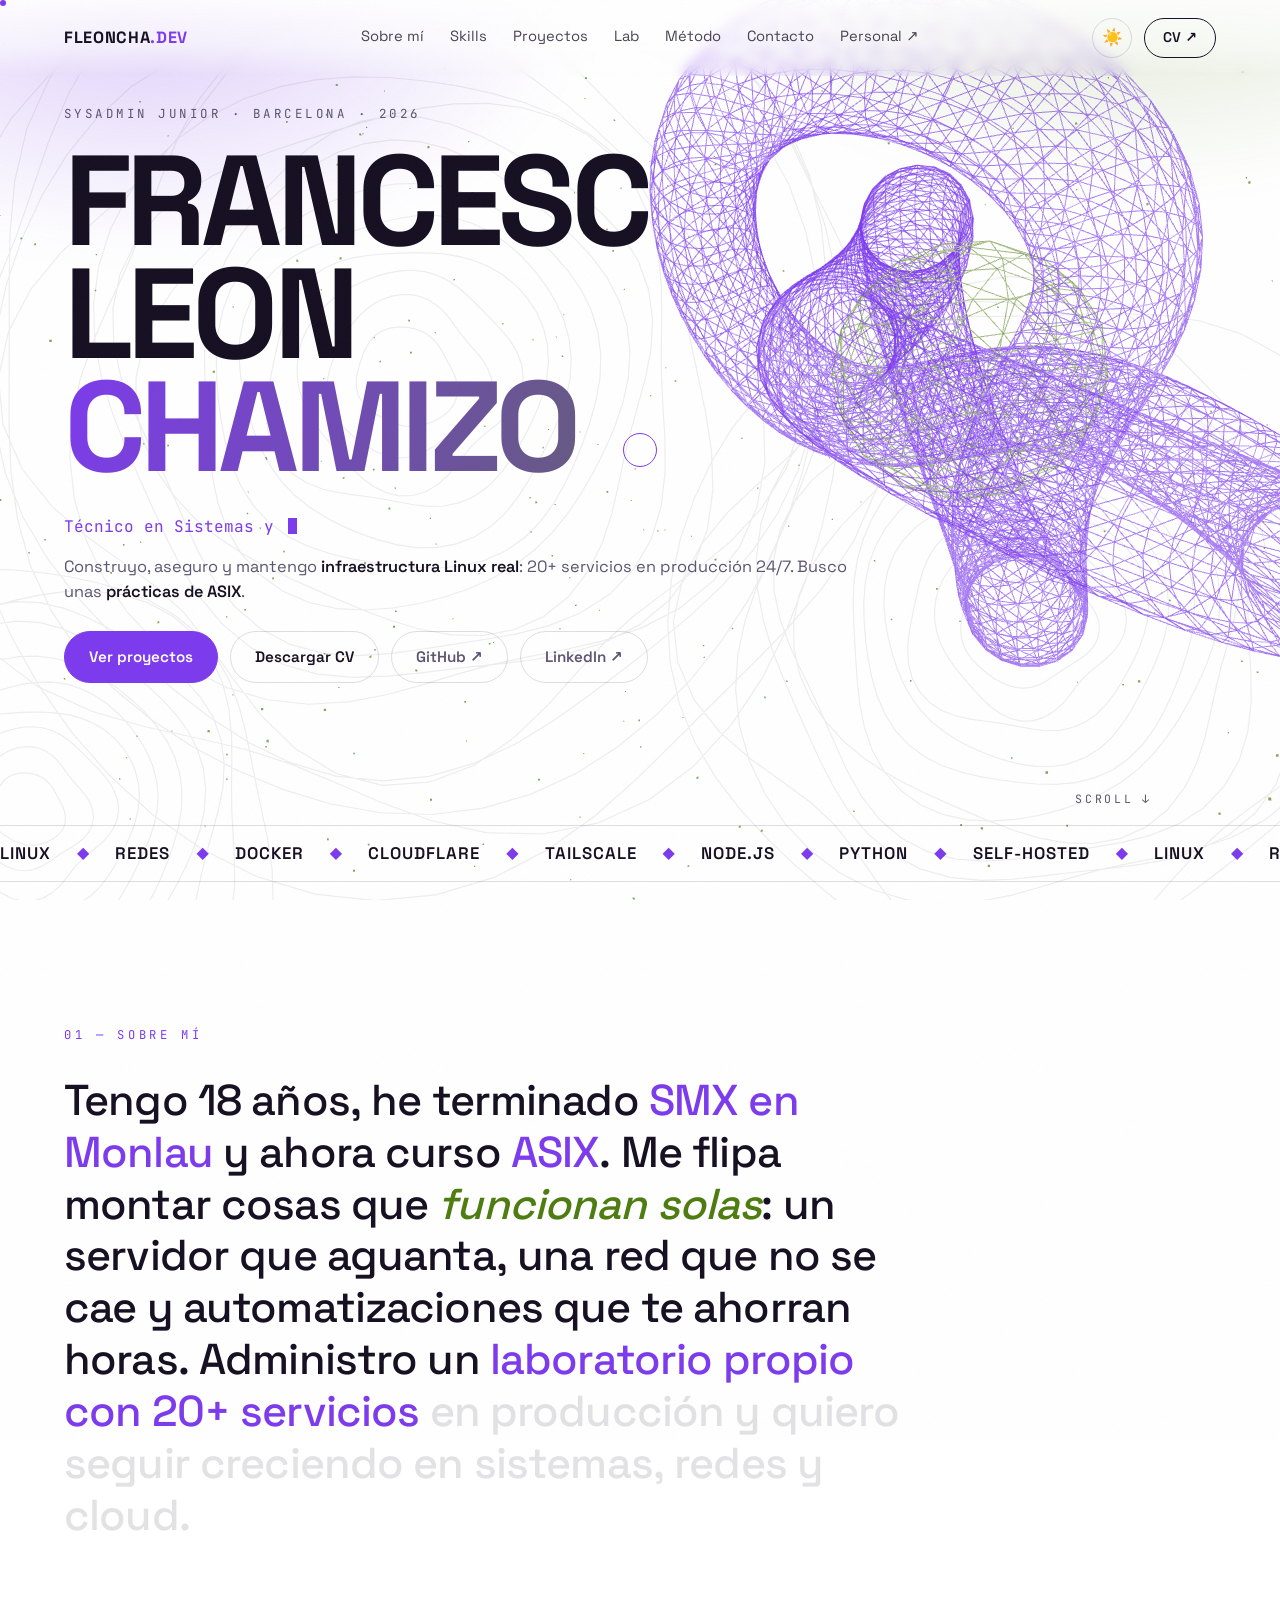
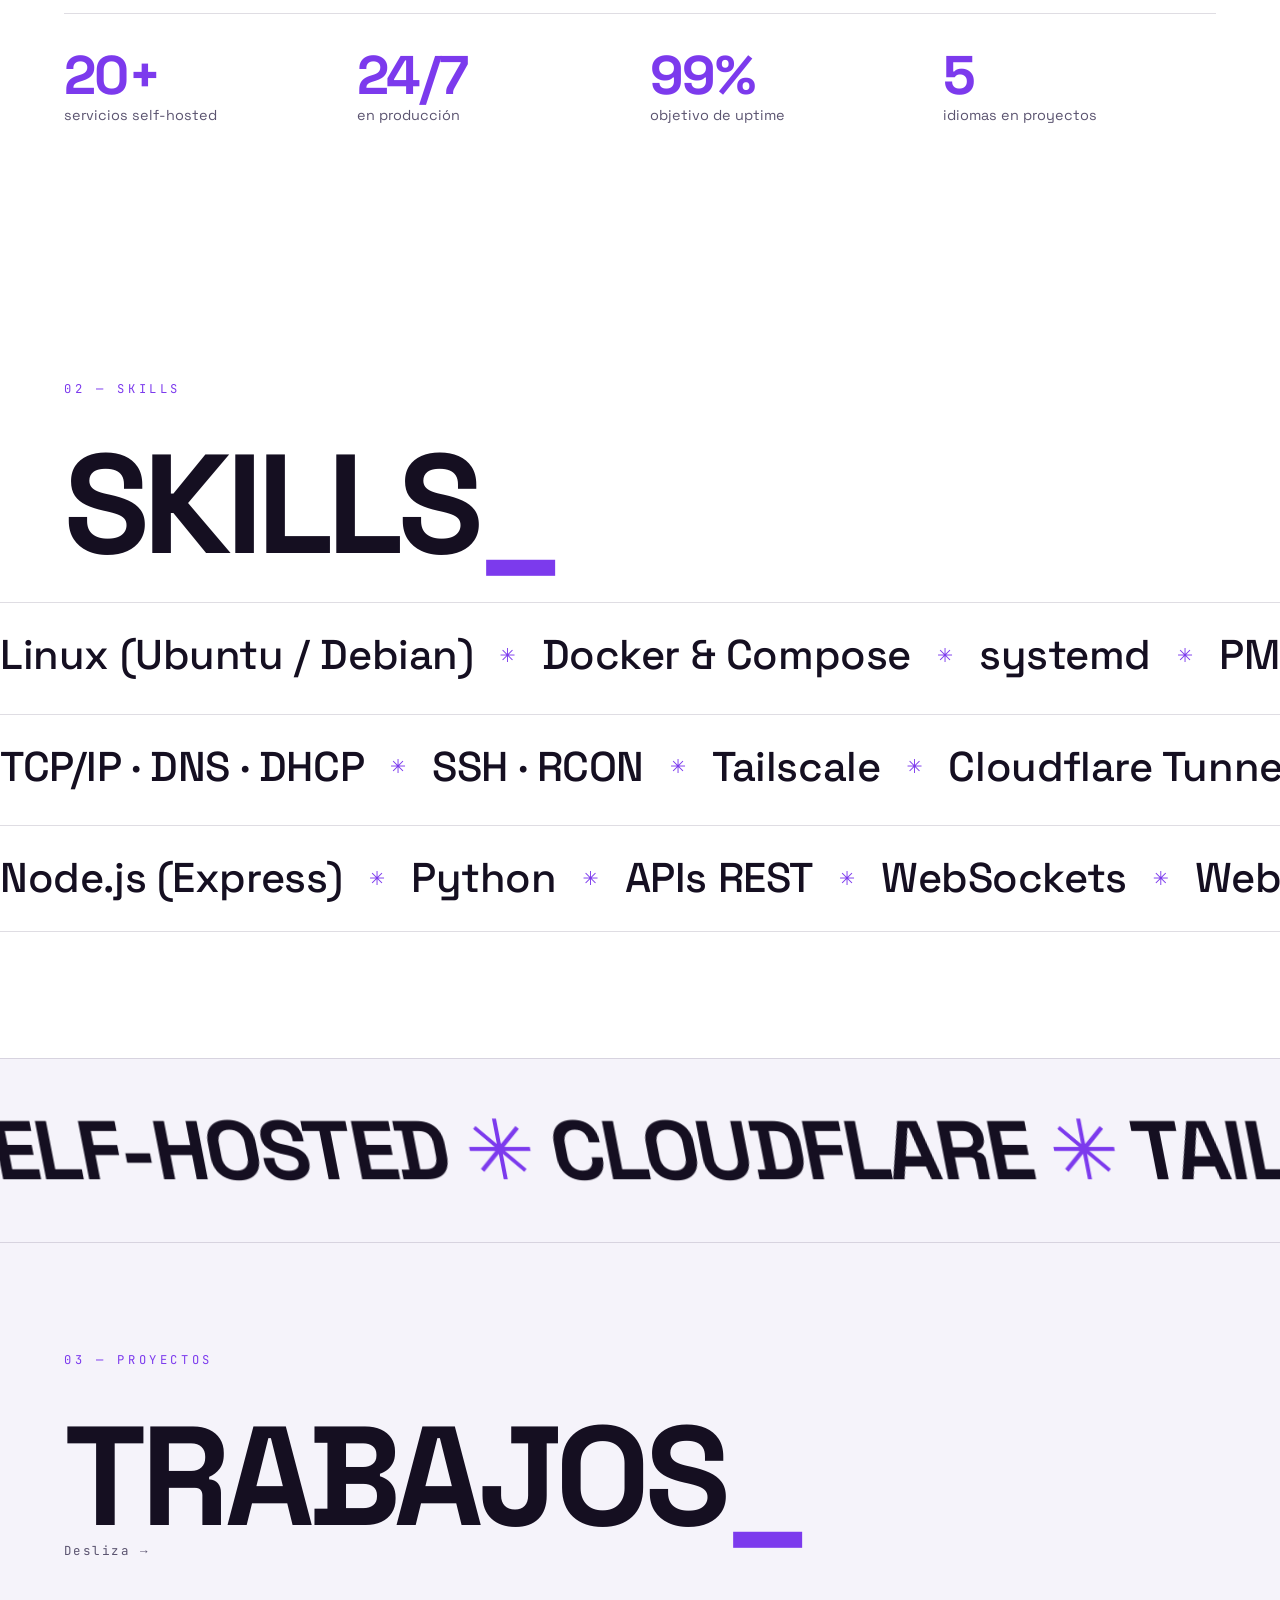
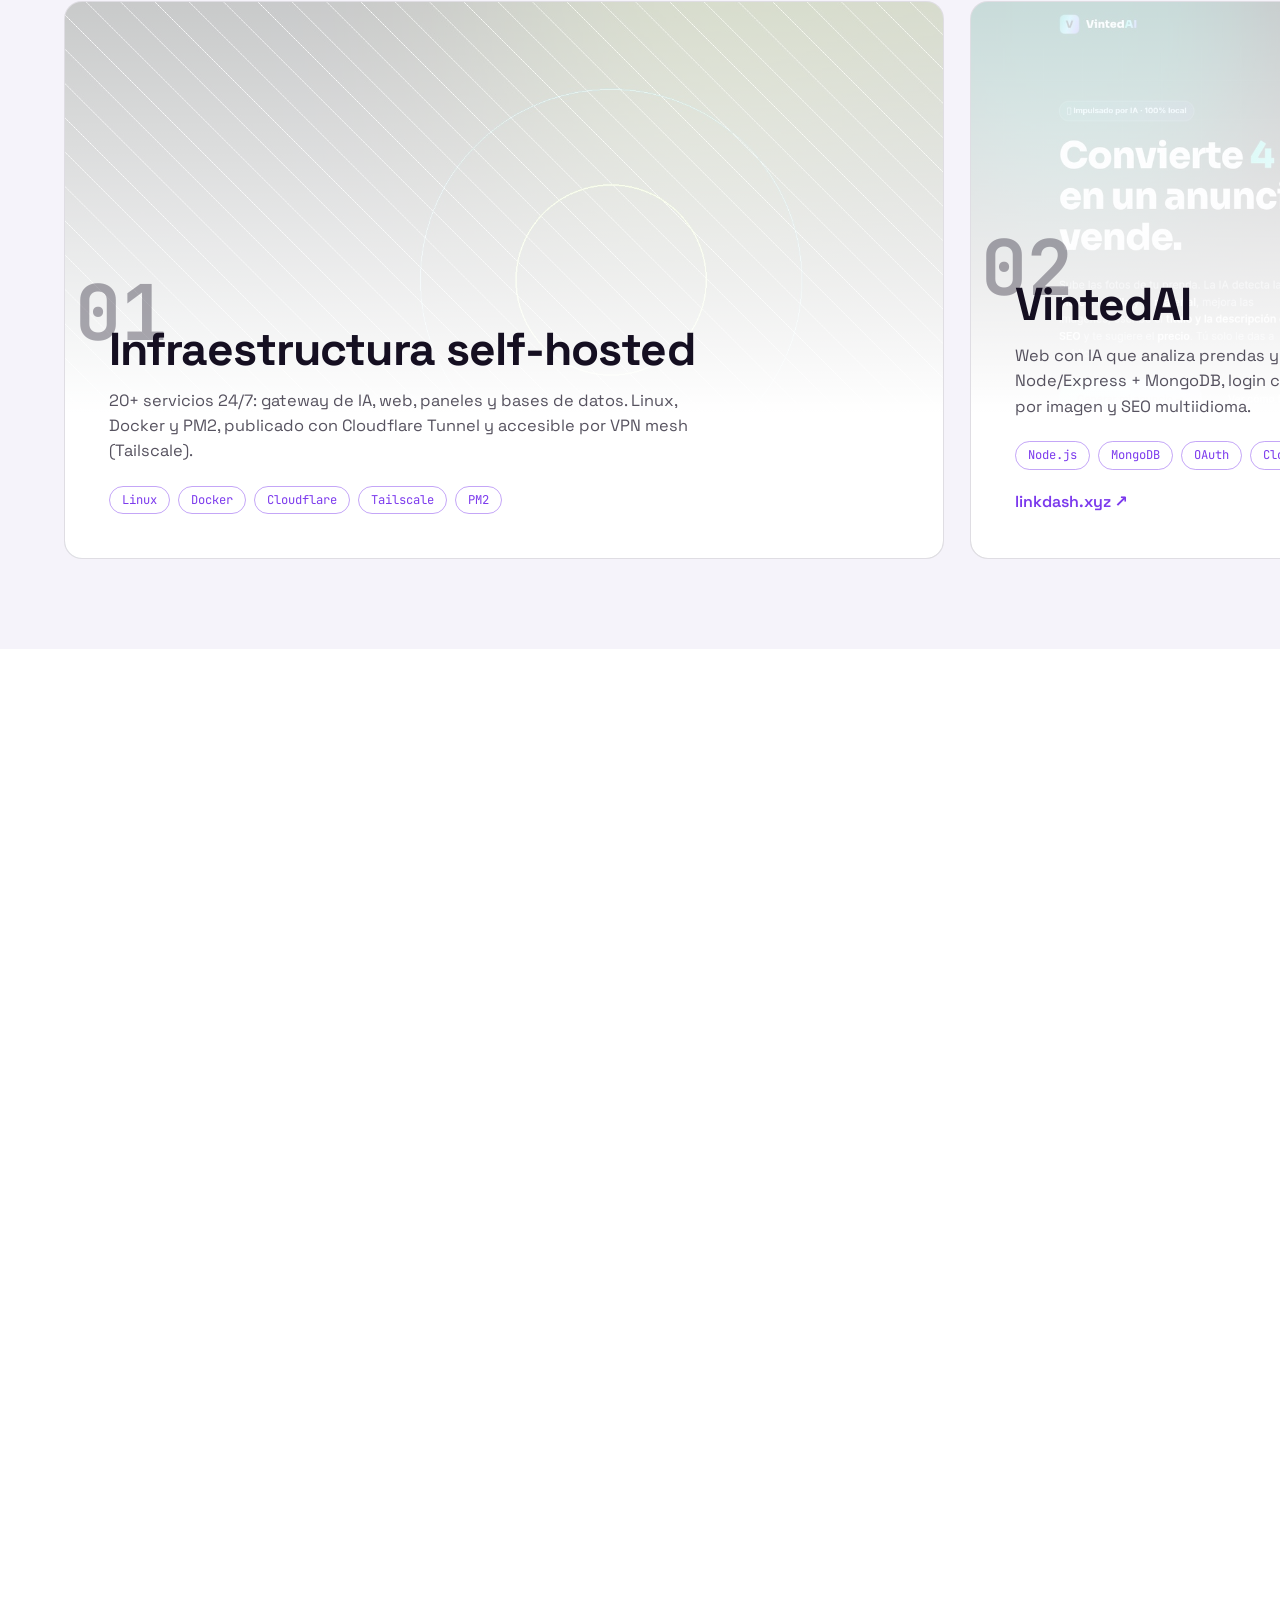
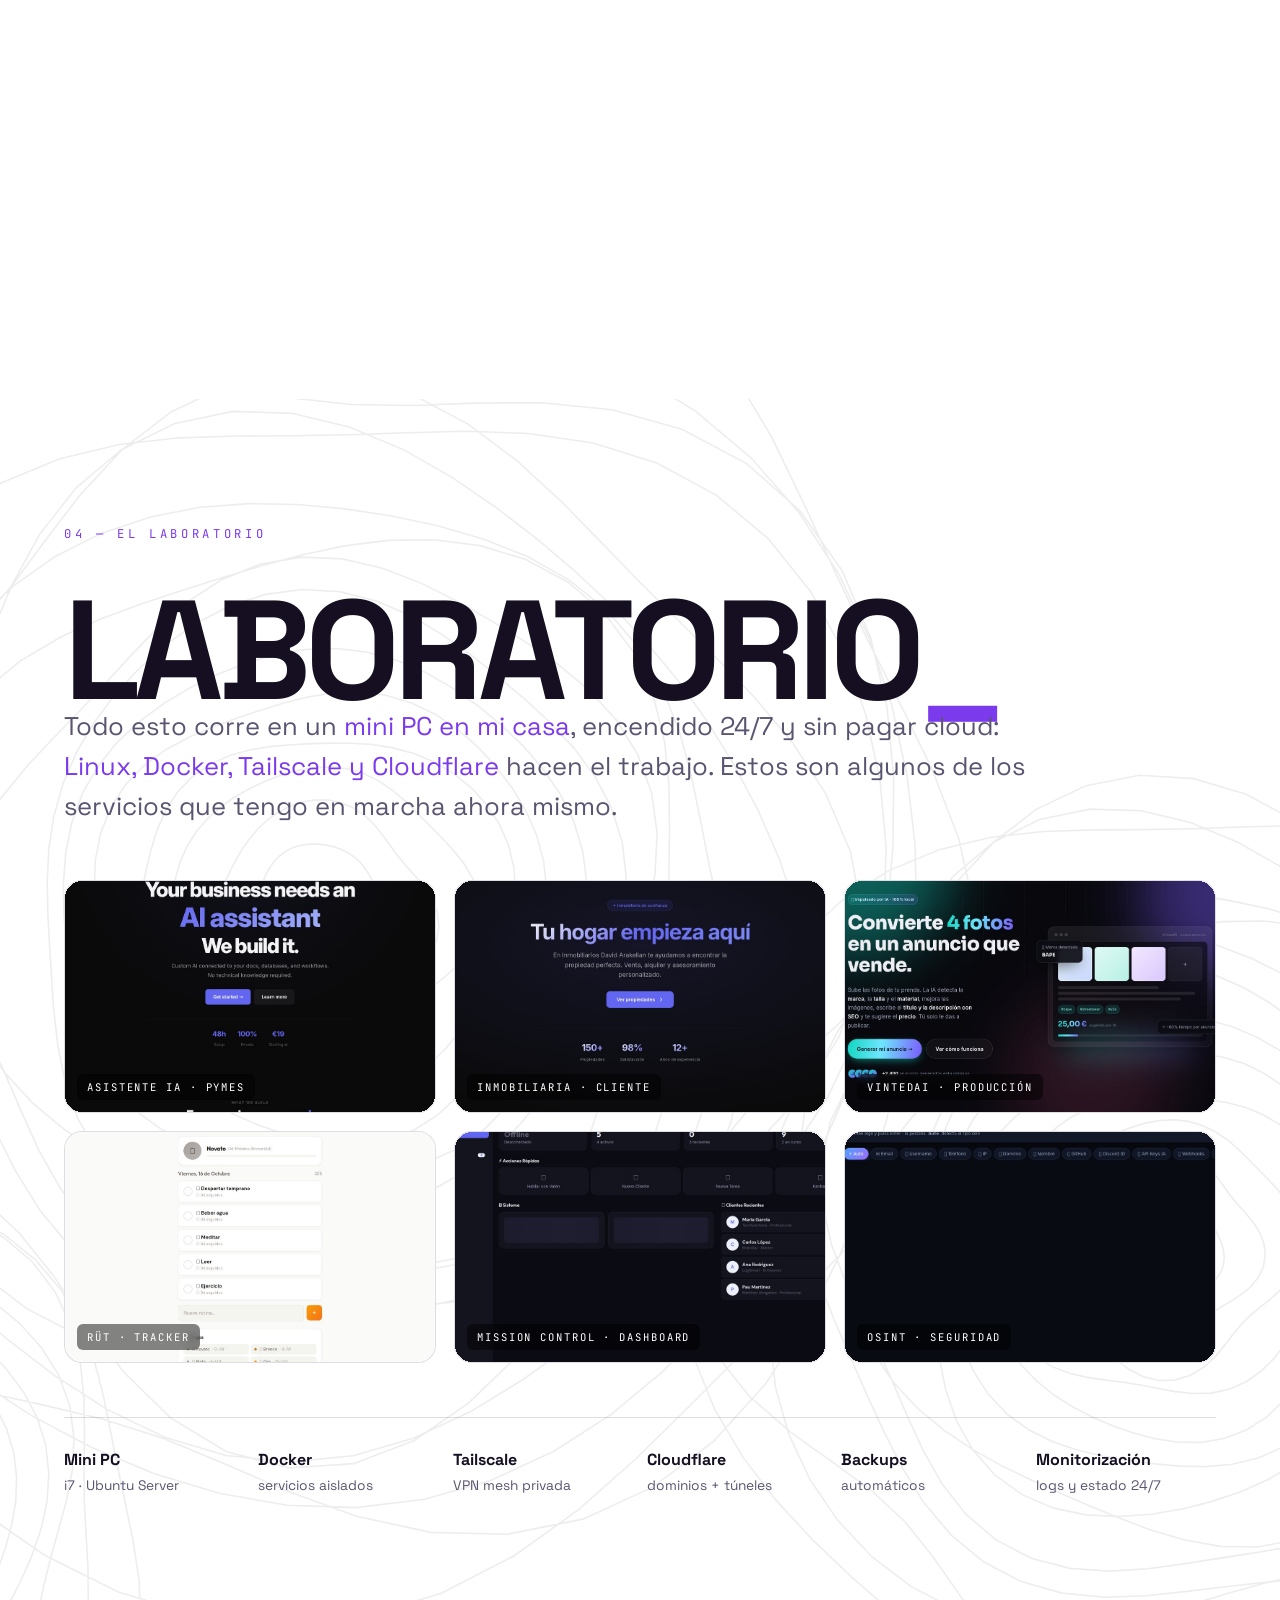
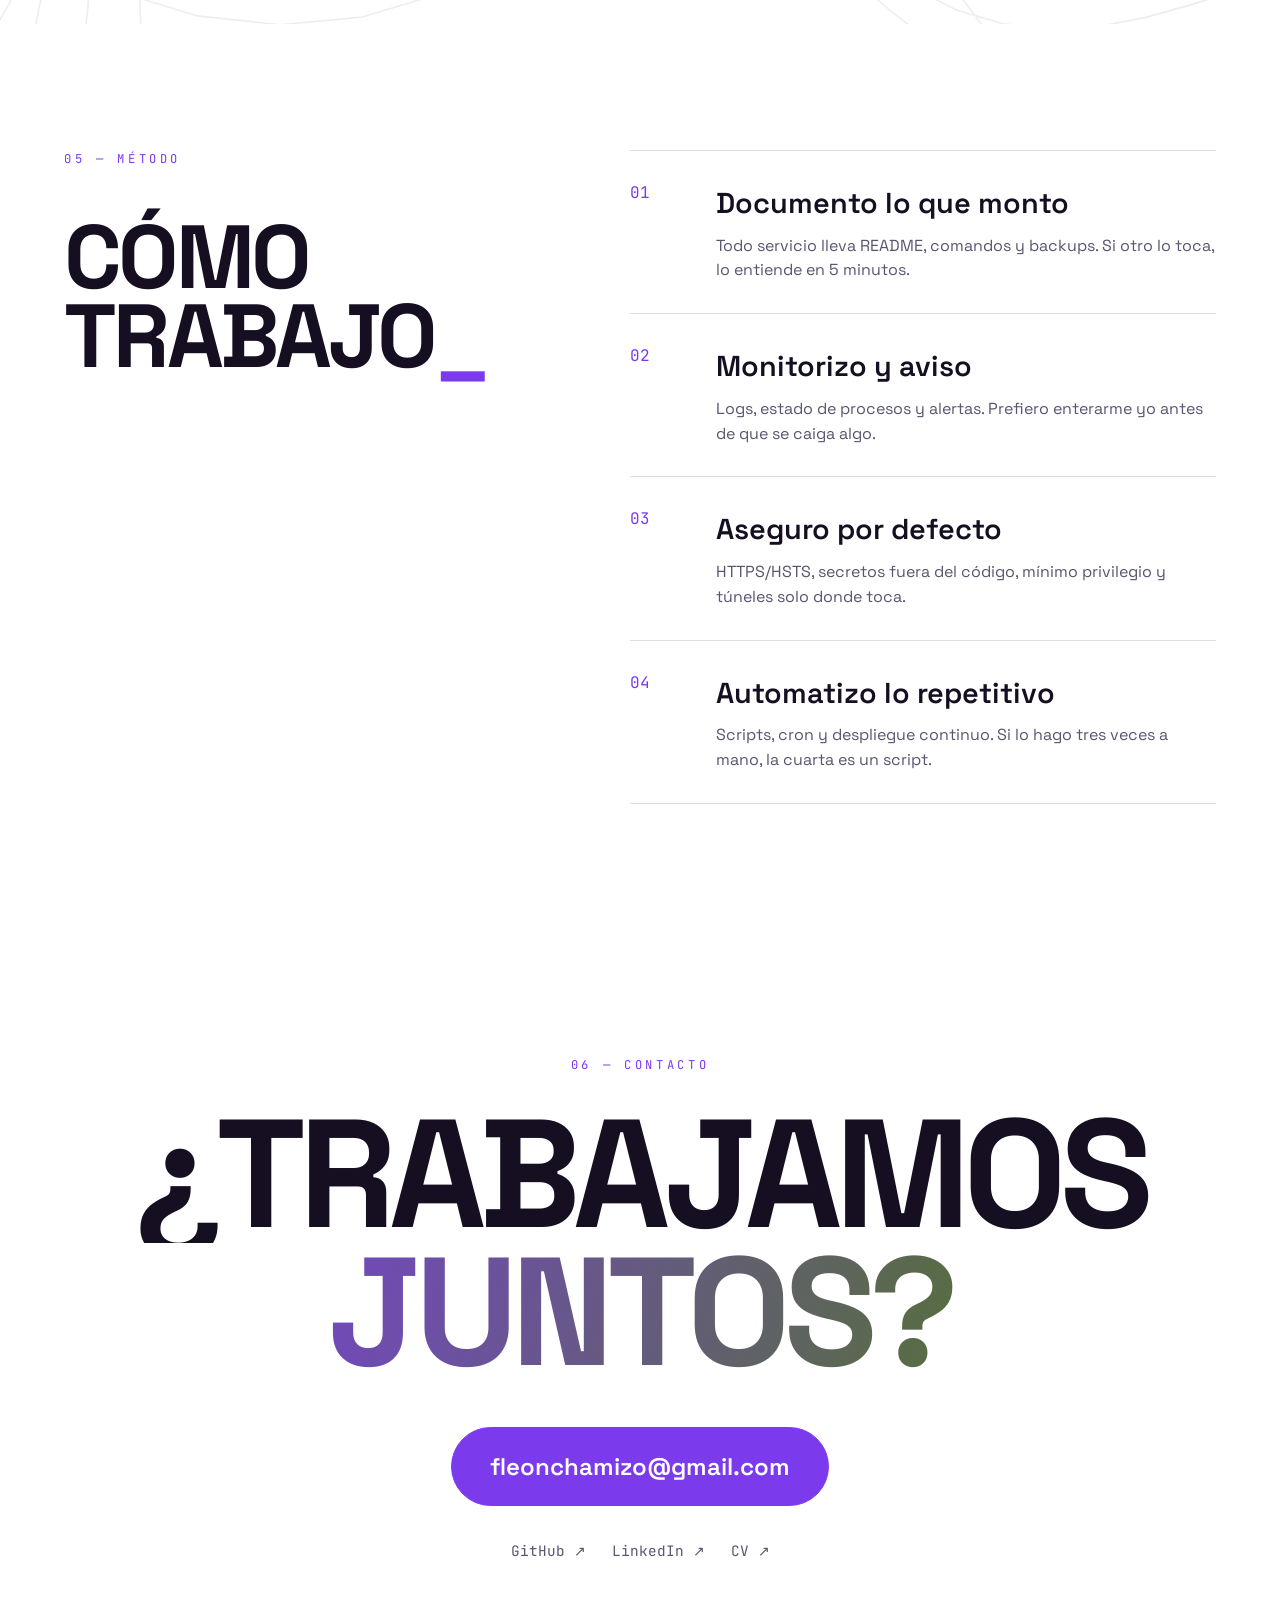
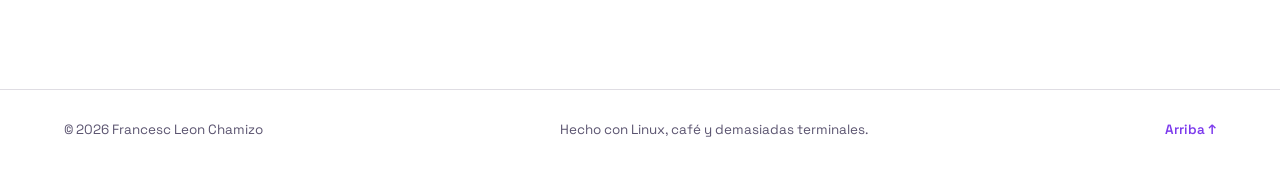
==== commit 1ffbea28: "Inspiracion landonorris.com: fondo topografico (SVG) en hero/lab/personal, pies de foto en galeria y" ====
--- a/index.html
+++ b/index.html
@@ -76,6 +76,7 @@
     <section class="hero" id="hero">
       <canvas class="hero__canvas" id="scene" aria-hidden="true"></canvas>
       <div class="hero__glow" aria-hidden="true"></div>
+      <div class="topo" aria-hidden="true"></div>
 
       <div class="hero__content">
         <p class="hero__eyebrow" data-hero-fade>Sysadmin junior · Barcelona · 2026</p>
@@ -110,7 +111,7 @@
         <p class="kicker" data-reveal>01 — Sobre mí</p>
         <p class="about__big" id="aboutBig">
           Tengo 18 años, he terminado <em>SMX en Monlau</em> y ahora curso <em>ASIX</em>. Me flipa montar cosas que
-          funcionan solas: un servidor que aguanta, una red que no se cae y automatizaciones
+          <span class="hl">funcionan solas</span>: un servidor que aguanta, una red que no se cae y automatizaciones
           que te ahorran horas. Administro un <em>laboratorio propio con 20+ servicios</em> en
           producción y quiero seguir creciendo en sistemas, redes y cloud.
         </p>
@@ -233,17 +234,18 @@
 
     <!-- LABORATORIO -->
     <section class="section lab" id="lab">
+      <div class="topo" aria-hidden="true"></div>
       <div class="wrap">
         <p class="kicker" data-reveal>04 — El laboratorio</p>
         <h2 class="mega" data-reveal>LABORATORIO<span>_</span></h2>
         <p class="lab__lead" data-reveal>Todo esto corre en un <em>mini PC en mi casa</em>, encendido 24/7 y sin pagar cloud: <em>Linux, Docker, Tailscale y Cloudflare</em> hacen el trabajo. Estos son algunos de los servicios que tengo en marcha ahora mismo.</p>
         <div class="gallery">
-          <figure class="shot"><div class="shot__inner"><img src="assets/lab/01.jpg" alt="Landing de asistente IA para PYMES" loading="lazy" data-parallax-img="0.16" /></div></figure>
-          <figure class="shot"><div class="shot__inner"><img src="assets/lab/02.jpg" alt="Web inmobiliaria con buscador y mapa" loading="lazy" data-parallax-img="0.26" /></div></figure>
-          <figure class="shot"><div class="shot__inner"><img src="assets/lab/03.jpg" alt="VintedAI — web con IA para Vinted" loading="lazy" data-parallax-img="0.10" /></div></figure>
-          <figure class="shot"><div class="shot__inner"><img src="assets/lab/04.jpg" alt="Rüt — tracker de rutinas gamificado" loading="lazy" data-parallax-img="0.24" /></div></figure>
-          <figure class="shot"><div class="shot__inner"><img src="assets/lab/05.jpg" alt="Mission Control — dashboard de infraestructura" loading="lazy" data-parallax-img="0.12" /></div></figure>
-          <figure class="shot"><div class="shot__inner"><img src="assets/lab/06.jpg" alt="Panel OSINT de reconocimiento" loading="lazy" data-parallax-img="0.28" /></div></figure>
+          <figure class="shot"><div class="shot__inner"><img src="assets/lab/01.jpg" alt="Landing de asistente IA para PYMES" loading="lazy" data-parallax-img="0.16" /></div><figcaption>Asistente IA · PYMES</figcaption></figure>
+          <figure class="shot"><div class="shot__inner"><img src="assets/lab/02.jpg" alt="Web inmobiliaria con buscador y mapa" loading="lazy" data-parallax-img="0.26" /></div><figcaption>Inmobiliaria · cliente</figcaption></figure>
+          <figure class="shot"><div class="shot__inner"><img src="assets/lab/03.jpg" alt="VintedAI — web con IA para Vinted" loading="lazy" data-parallax-img="0.10" /></div><figcaption>VintedAI · producción</figcaption></figure>
+          <figure class="shot"><div class="shot__inner"><img src="assets/lab/04.jpg" alt="Rüt — tracker de rutinas gamificado" loading="lazy" data-parallax-img="0.24" /></div><figcaption>Rüt · tracker</figcaption></figure>
+          <figure class="shot"><div class="shot__inner"><img src="assets/lab/05.jpg" alt="Mission Control — dashboard de infraestructura" loading="lazy" data-parallax-img="0.12" /></div><figcaption>Mission Control · dashboard</figcaption></figure>
+          <figure class="shot"><div class="shot__inner"><img src="assets/lab/06.jpg" alt="Panel OSINT de reconocimiento" loading="lazy" data-parallax-img="0.28" /></div><figcaption>OSINT · seguridad</figcaption></figure>
         </div>
         <ul class="lab__facts" data-reveal>
           <li><b>Mini PC</b><span>i7 · Ubuntu Server</span></li>
--- a/css/style.css
+++ b/css/style.css
@@ -61,7 +61,15 @@
 :focus-visible { outline: 2px solid var(--accent); outline-offset: 3px; }
 ::selection { background: var(--accent); color: #fff; }
 
-.wrap { width: 100%; max-width: 1360px; margin: 0 auto; padding: 0 var(--pad); }
+.wrap { width: 100%; max-width: 1360px; margin: 0 auto; padding: 0 var(--pad); position: relative; z-index: 1; }
+
+/* =========================== TOPO (inspirado en landonorris.com) =========================== */
+.topo {
+  position: absolute; inset: 0; z-index: 0; pointer-events: none; opacity: .055;
+  background-image: url("../assets/topo-light.svg");
+  background-position: center; background-size: cover; background-repeat: no-repeat;
+}
+[data-theme="light"] .topo { opacity: .07; background-image: url("../assets/topo-dark.svg"); }
 
 /* =========================== GRAIN =========================== */
 .grain {
@@ -207,7 +215,8 @@
 .work__hint { font-family: var(--mono); font-size: .78rem; letter-spacing: .2em; color: var(--muted); margin-top: 18px; }
 .work__viewport { overflow: hidden; }
 .work__track { display: flex; gap: 26px; padding: 0 var(--pad) 90px; width: max-content; will-change: transform; }
-html.no-anim .work__viewport, .work--fallback .work__viewport { overflow-x: auto; overflow-y: hidden; }
+html.no-anim .work__viewport, .work--fallback .work__viewport { overflow-x: auto; overflow-y: hidden; scroll-snap-type: x mandatory; -webkit-overflow-scrolling: touch; }
+.work--fallback .proj { scroll-snap-align: center; }
 .proj {
   position: relative; width: min(80vw, 880px); min-height: 62vh; flex: 0 0 auto;
   background: linear-gradient(160deg, var(--card), var(--bg) 70%);
@@ -263,7 +272,6 @@
 .shot { position: relative; overflow: hidden; border-radius: var(--radius); border: 1px solid var(--line); aspect-ratio: 16 / 10; background: var(--card); transition: border-color .3s; }
 .shot:hover { border-color: var(--accent); }
 .shot img { width: 100%; height: 100%; object-fit: cover; display: block; transform: scale(1.25); will-change: transform; }
-.gallery .shot:nth-child(3n+2) { margin-top: clamp(20px, 5vh, 58px); }
 .lab__facts { display: grid; grid-template-columns: repeat(auto-fit, minmax(160px, 1fr)); gap: 14px; margin-top: clamp(40px, 6vh, 66px); border-top: 1px solid var(--line); padding-top: 30px; }
 .lab__facts b { display: block; font-size: 1rem; color: var(--fg); }
 .lab__facts span { color: var(--muted); font-size: .86rem; }
@@ -291,6 +299,16 @@
 /* Shot: magnet al pasar el raton */
 .shot__inner { position: absolute; inset: 0; will-change: transform; }
 
+.shot figcaption {
+  position: absolute; left: 12px; bottom: 12px; z-index: 2;
+  font-family: var(--mono); font-size: .66rem; letter-spacing: .18em; text-transform: uppercase;
+  color: #fff; background: rgba(0, 0, 0, .48); backdrop-filter: blur(5px); -webkit-backdrop-filter: blur(5px);
+  padding: 5px 10px; border-radius: 6px;
+}
+
+/* acento cursivo (toque editorial) */
+.hl { font-style: italic; color: var(--accent2); }
+
 /* =========================== REVEAL =========================== */
 .js [data-reveal] { opacity: 0; transform: translateY(28px); }
 html.no-anim [data-reveal], html.no-anim .line__inner, html.no-anim .about__big .w { opacity: 1 !important; transform: none !important; }
@@ -298,28 +316,61 @@
 /* =========================== RESPONSIVE =========================== */
 @media (max-width: 900px) {
   .nav__links {
-    display: none; position: absolute; top: 70px; right: var(--pad); left: var(--pad);
+    display: none; position: absolute; top: 66px; left: var(--pad); right: var(--pad);
     flex-direction: column; gap: 16px; background: var(--bg-2); border: 1px solid var(--line);
-    border-radius: 14px; padding: 22px;
+    border-radius: 14px; padding: 22px; box-shadow: var(--shadow);
   }
   .nav__links.is-open { display: flex; }
   .nav__burger { display: block; }
   .hero__meta { max-width: none; }
+  .about__big { max-width: none; }
+  .stats { grid-template-columns: repeat(2, 1fr); gap: 16px; }
+  .method__wrap { grid-template-columns: 1fr; gap: 26px; }
+  .method__aside { position: static; }
   .gallery { grid-template-columns: repeat(2, 1fr); }
-  .gallery .shot:nth-child(3n+2) { margin-top: 0; }
-  .about__big { max-width: none; }
-  .stats { grid-template-columns: repeat(2, 1fr); }
-  .method__wrap { grid-template-columns: 1fr; }
-  .method__aside { position: static; }
-  .proj { width: 86vw; min-height: 66vh; }
+  .proj { width: 86vw; min-height: auto; }
+}
+
+@media (max-width: 640px) {
+  :root { --pad: 20px; }
+  .nav { padding: 14px var(--pad); }
+  .nav__brand { font-size: .95rem; }
+  .nav__cta { padding: 7px 14px; font-size: .82rem; }
+  .section { padding: clamp(62px, 10vh, 100px) 0; }
+  .hero { padding: 92px var(--pad) 18px; }
+  .hero__eyebrow { font-size: .68rem; letter-spacing: .18em; }
+  .hero__title { font-size: clamp(2rem, 13vw, 3.4rem); }
+  .hero__role { font-size: .88rem; }
+  .hero__lead { font-size: .97rem; }
+  .hero__actions { gap: 10px; }
+  .hero__actions .btn { flex: 1 1 auto; justify-content: center; }
+  .scroll-cue { display: none; }
+  .mega { font-size: clamp(1.9rem, 12vw, 3.2rem); }
+  .mega--left { font-size: clamp(1.7rem, 10vw, 2.6rem); }
+  .contact__big { font-size: clamp(2rem, 13vw, 3.4rem); }
+  .band__track { font-size: clamp(1.35rem, 9vw, 2.6rem); }
+  .stats strong { font-size: clamp(1.7rem, 9vw, 2.4rem); }
+  .gallery { grid-template-columns: 1fr; }
+  .gallery .shot { aspect-ratio: 16 / 10; }
+  .lab__lead { font-size: 1rem; }
+  .lab__facts { grid-template-columns: repeat(2, 1fr); }
+  .method__list li { grid-template-columns: 1fr; gap: 6px; padding: 22px 0; }
+  .method__list span { font-size: .85rem; }
+  .proj { width: 88vw; padding: 22px; border-radius: 14px; }
+  .proj h3 { font-size: clamp(1.3rem, 7vw, 1.9rem); }
+  .proj p { font-size: .92rem; }
+  .proj__more { padding: 22px; }
+  .proj__more li { font-size: .92rem; }
+  .contact__row { gap: 18px; }
+  .footer { flex-direction: column; align-items: flex-start; gap: 8px; }
 }
 
 @media (hover: none), (pointer: coarse) {
   .cursor, .cursor-dot { display: none; }
   .proj { justify-content: flex-start; }
-  .proj__more { position: relative; inset: auto; opacity: 1; transform: none; background: none; backdrop-filter: none; -webkit-backdrop-filter: none; padding: 0; margin-top: 18px; }
-}
-@media (max-width: 560px) { .gallery { grid-template-columns: 1fr; } }
+  .proj__more { position: relative; inset: auto; opacity: 1; transform: none; background: none; backdrop-filter: none; -webkit-backdrop-filter: none; padding: 0; margin-top: 20px; }
+  .proj::after { background: linear-gradient(to top, var(--scrim) 12%, color-mix(in srgb, var(--scrim) 45%, transparent) 55%, color-mix(in srgb, var(--scrim) 12%, transparent) 100%); }
+}
 
 @media (prefers-reduced-motion: reduce) {
   .grain, .hero__glow { animation: none; }
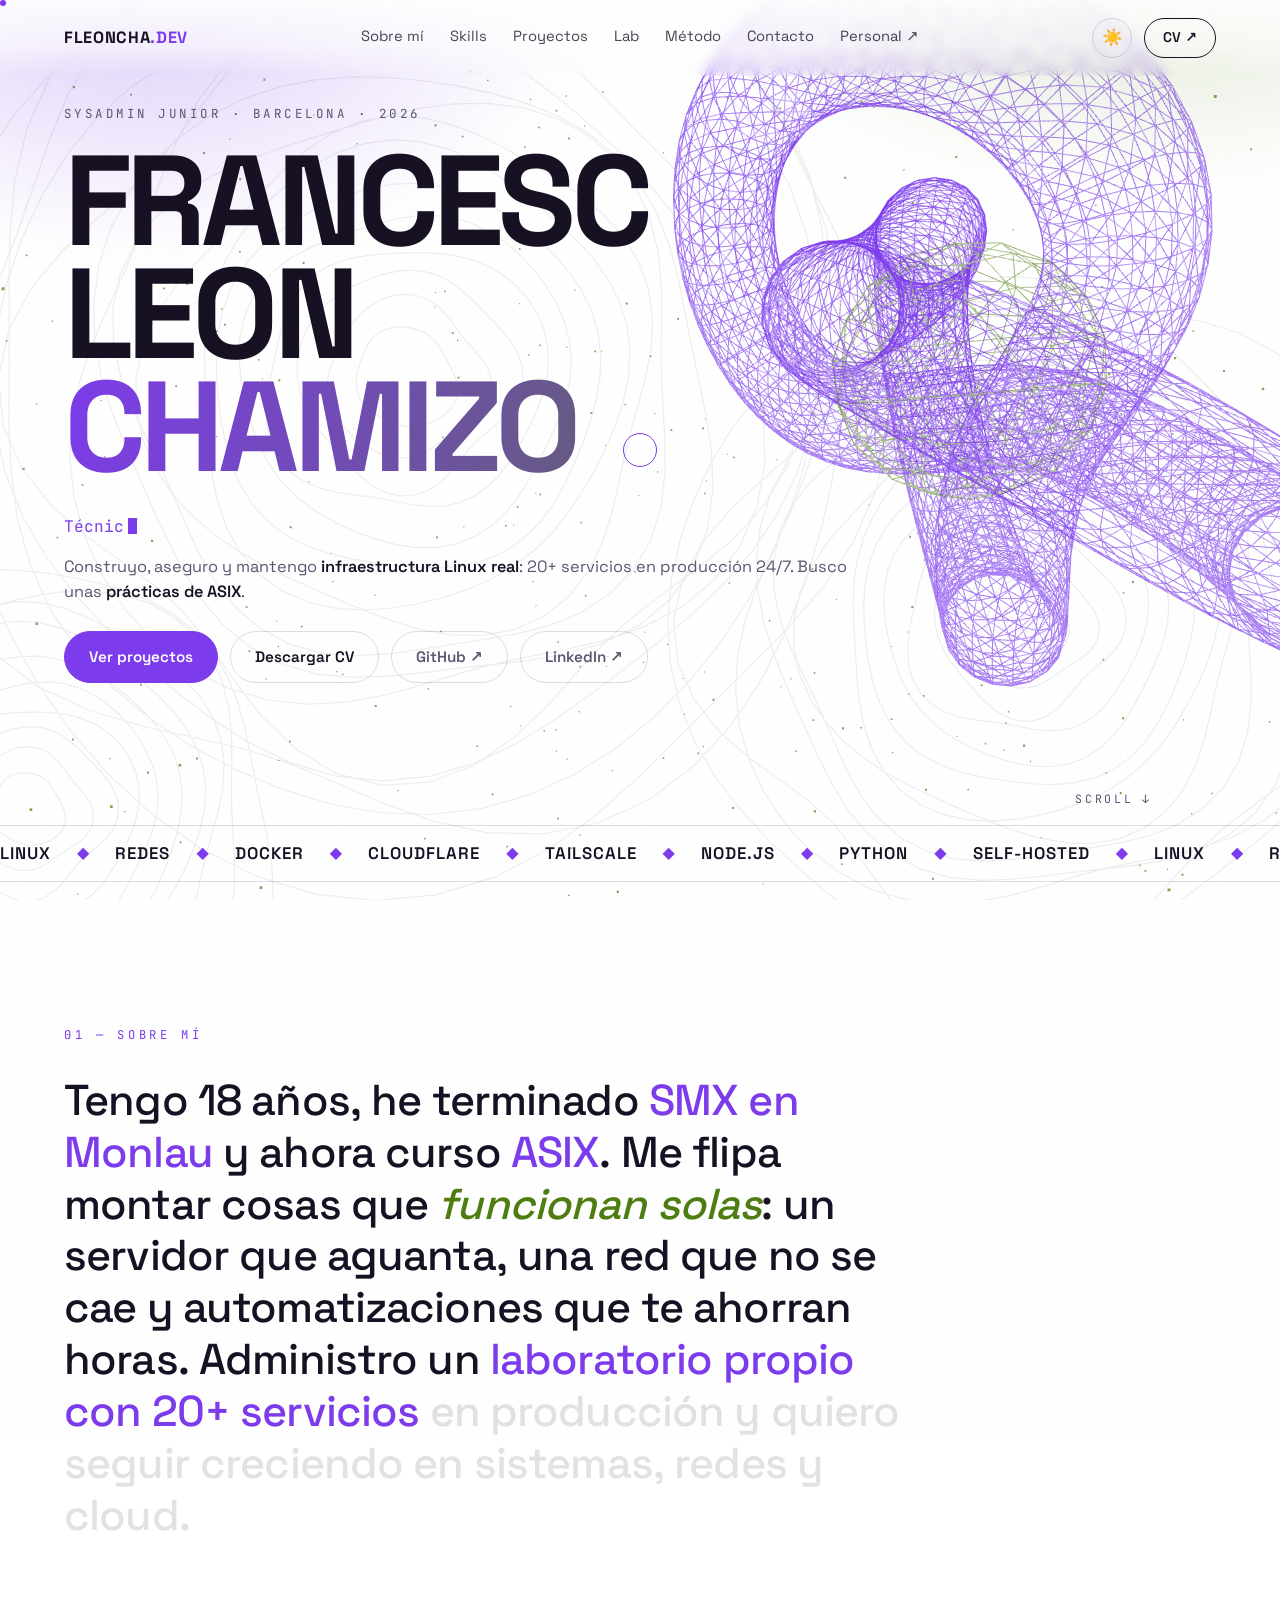
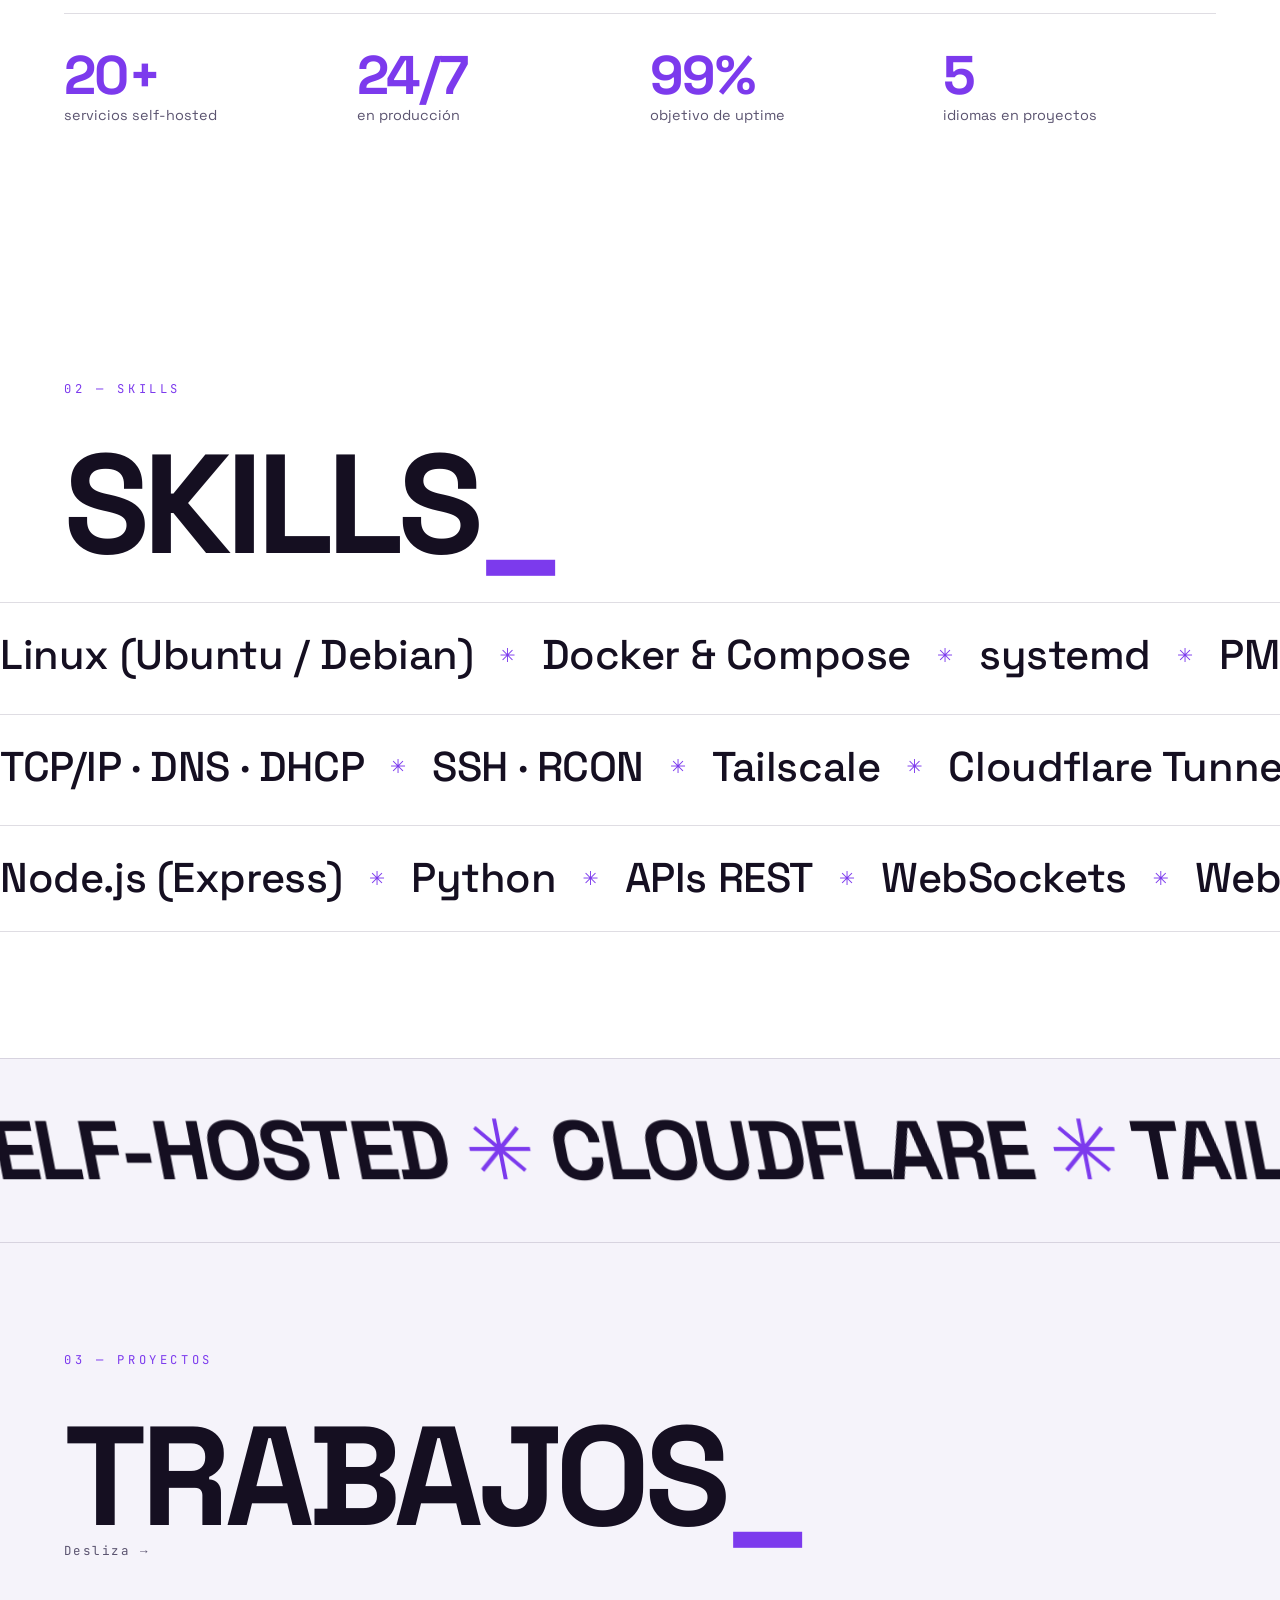
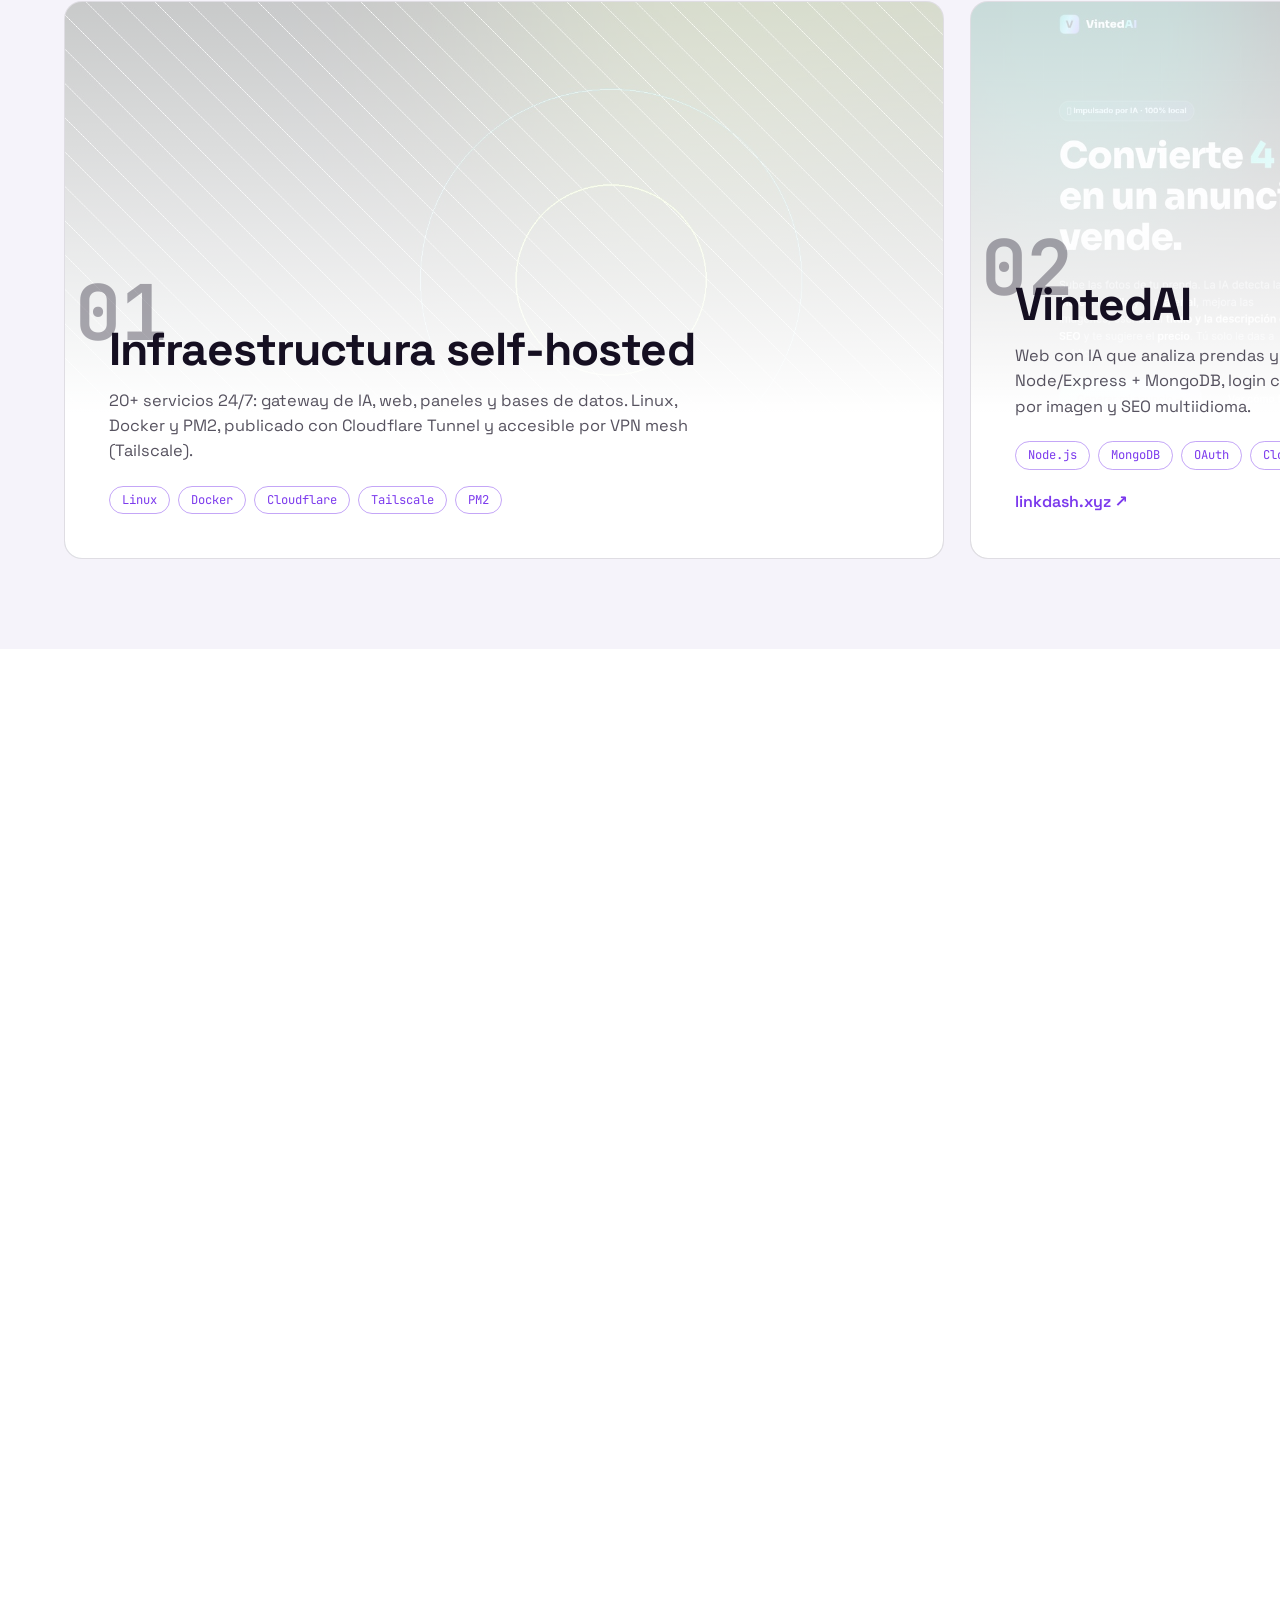
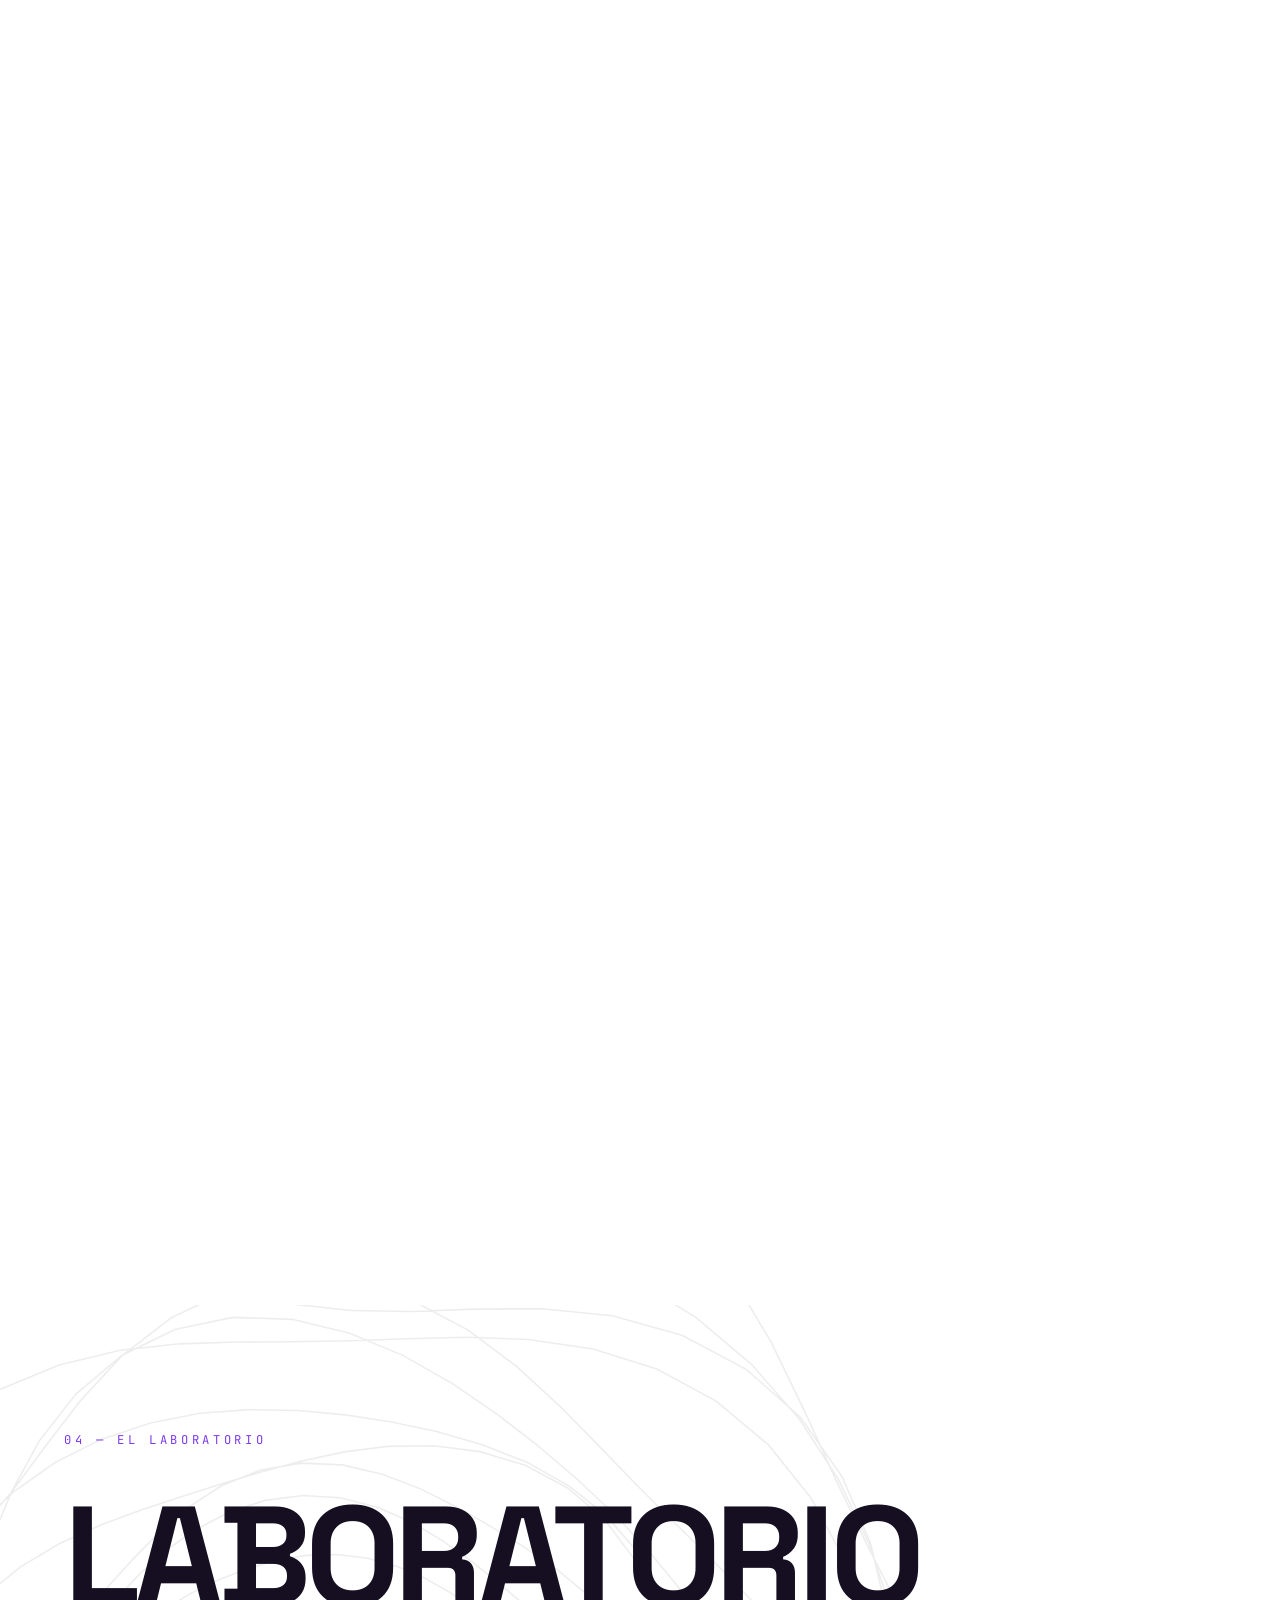
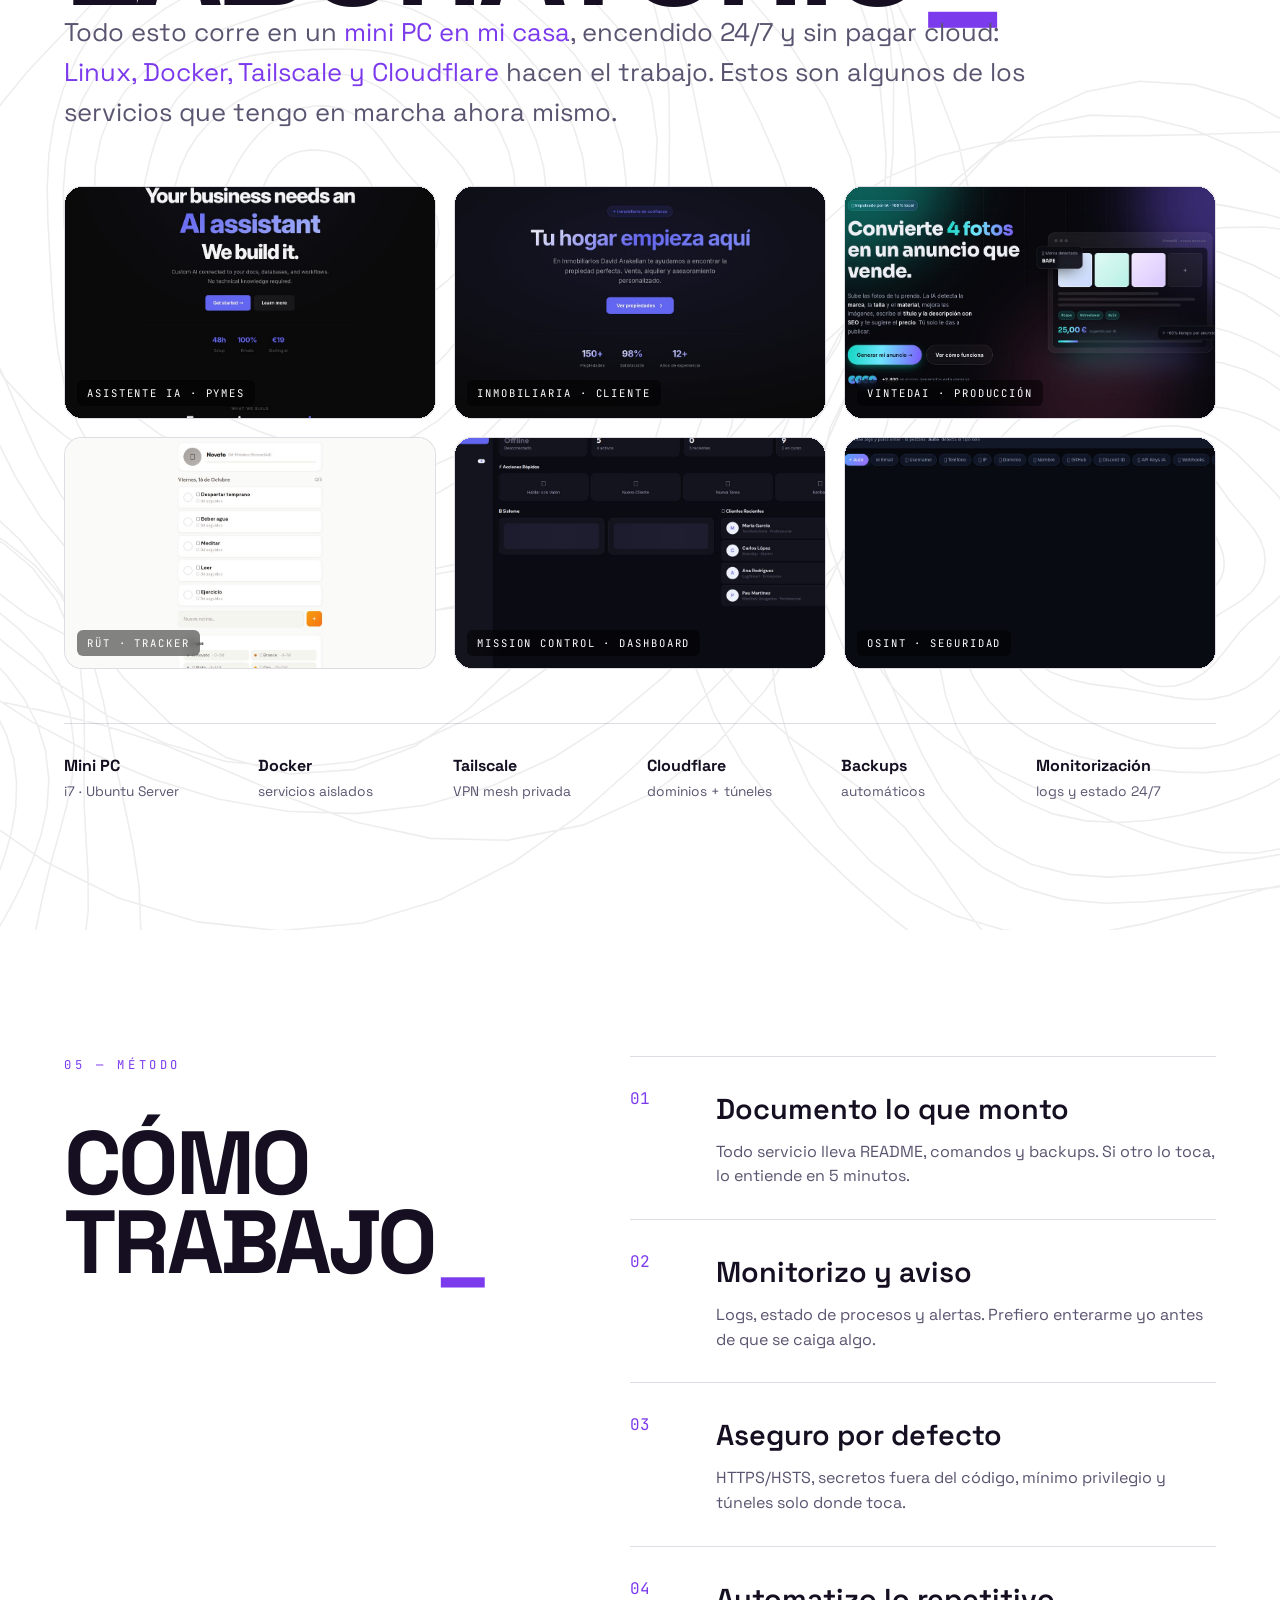
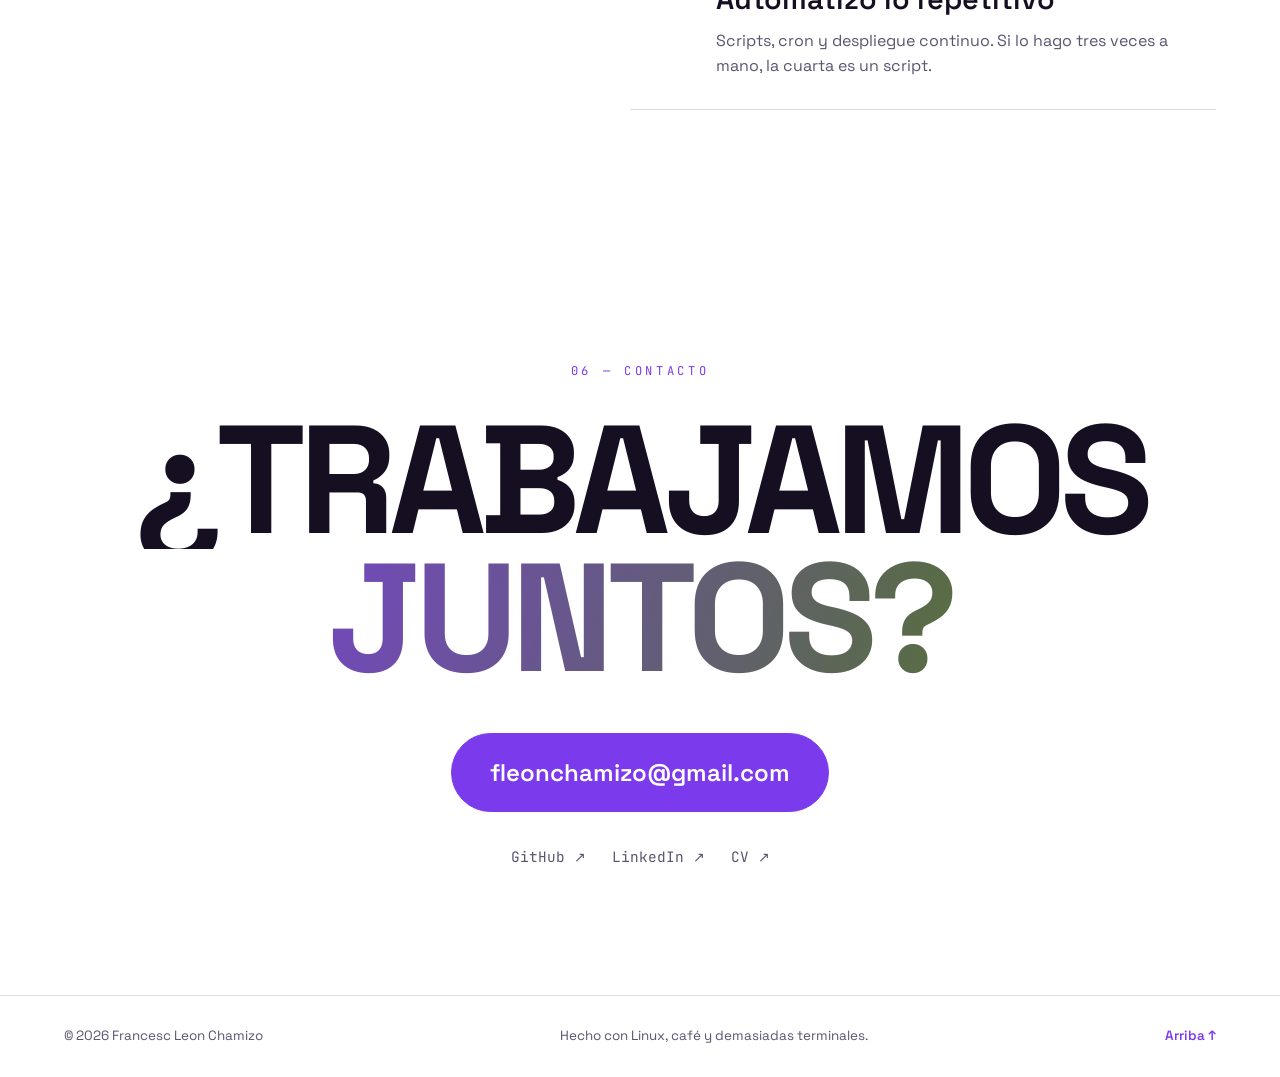
==== commit a17acb88: "Proyectos: anadir TABtools (tarjeta 09 con portada del repo y enlace a GitHub)" ====
--- a/index.html
+++ b/index.html
@@ -228,6 +228,16 @@
             <ul class="chips"><li>Express</li><li>MongoDB</li><li>JS</li><li>Maps</li></ul>
             <div class="proj__more"><h4>Qué hice</h4><ul><li>Mapa 2D interactivo + carrito</li><li>API Express + MongoDB</li><li>Multi-idioma</li></ul></div>
           </article>
+
+          <article class="proj">
+            <img class="proj__img" src="assets/covers/09-tabtools.jpg" alt="TABtools — repositorio en GitHub" loading="lazy" />
+            <span class="proj__num">09</span>
+            <h3>TABtools</h3>
+            <p>Extensión (MV3) + relay en Node para pasar <strong>pestañas, archivos y texto</strong> entre navegadores de la misma red con un PIN. Sin nube ni cuentas: todo va por tu LAN/Tailscale.</p>
+            <ul class="chips"><li>WebSocket</li><li>MV3</li><li>IndexedDB</li><li>Node.js</li></ul>
+            <a class="proj__link" href="https://github.com/elfleoncha/TABtools" target="_blank" rel="noopener">Ver en GitHub ↗</a>
+            <div class="proj__more"><h4>Qué hice</h4><ul><li>Relay propio (hub por PIN) + extensión MV3 con offscreen persistente</li><li>Envío de archivos troceado (256 KB) con control de backpressure</li><li>Pestañas, texto y archivos: documentado y publicado con licencia MIT</li></ul></div>
+          </article>
         </div>
       </div>
     </section>
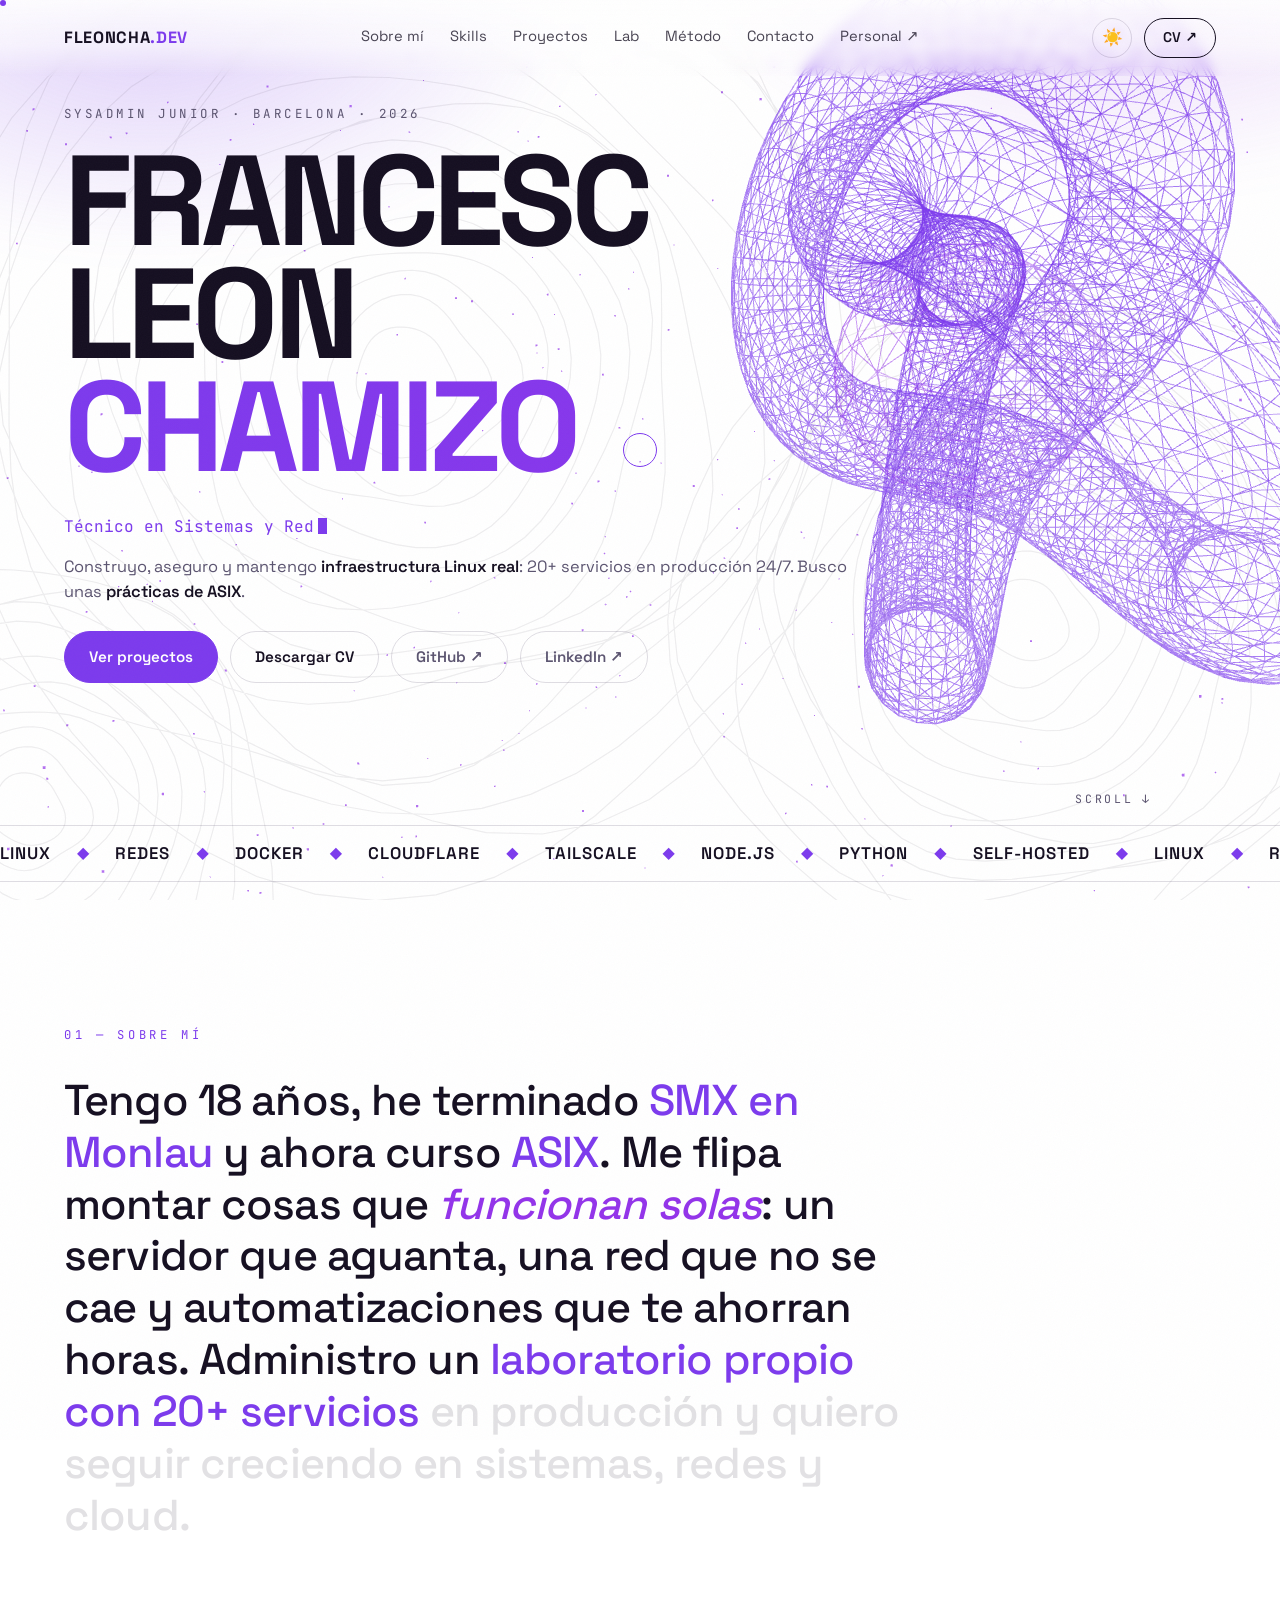
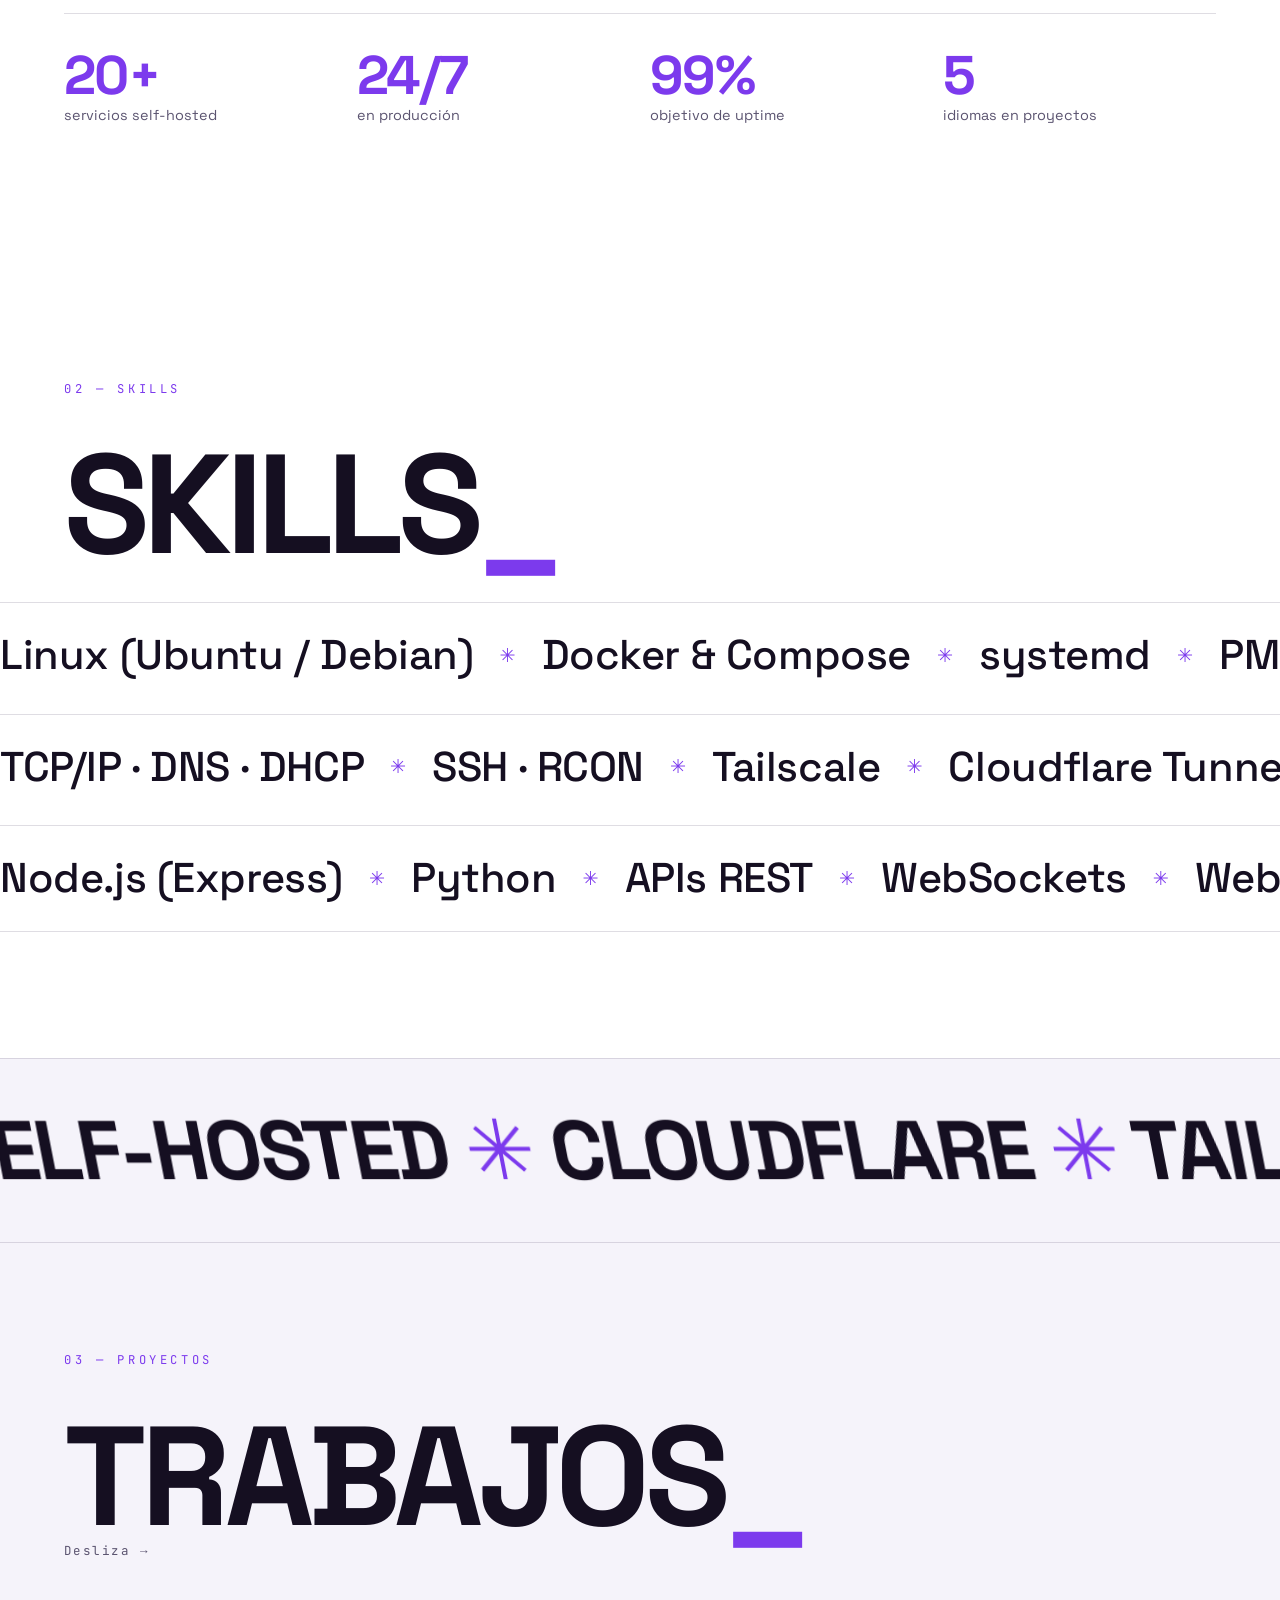
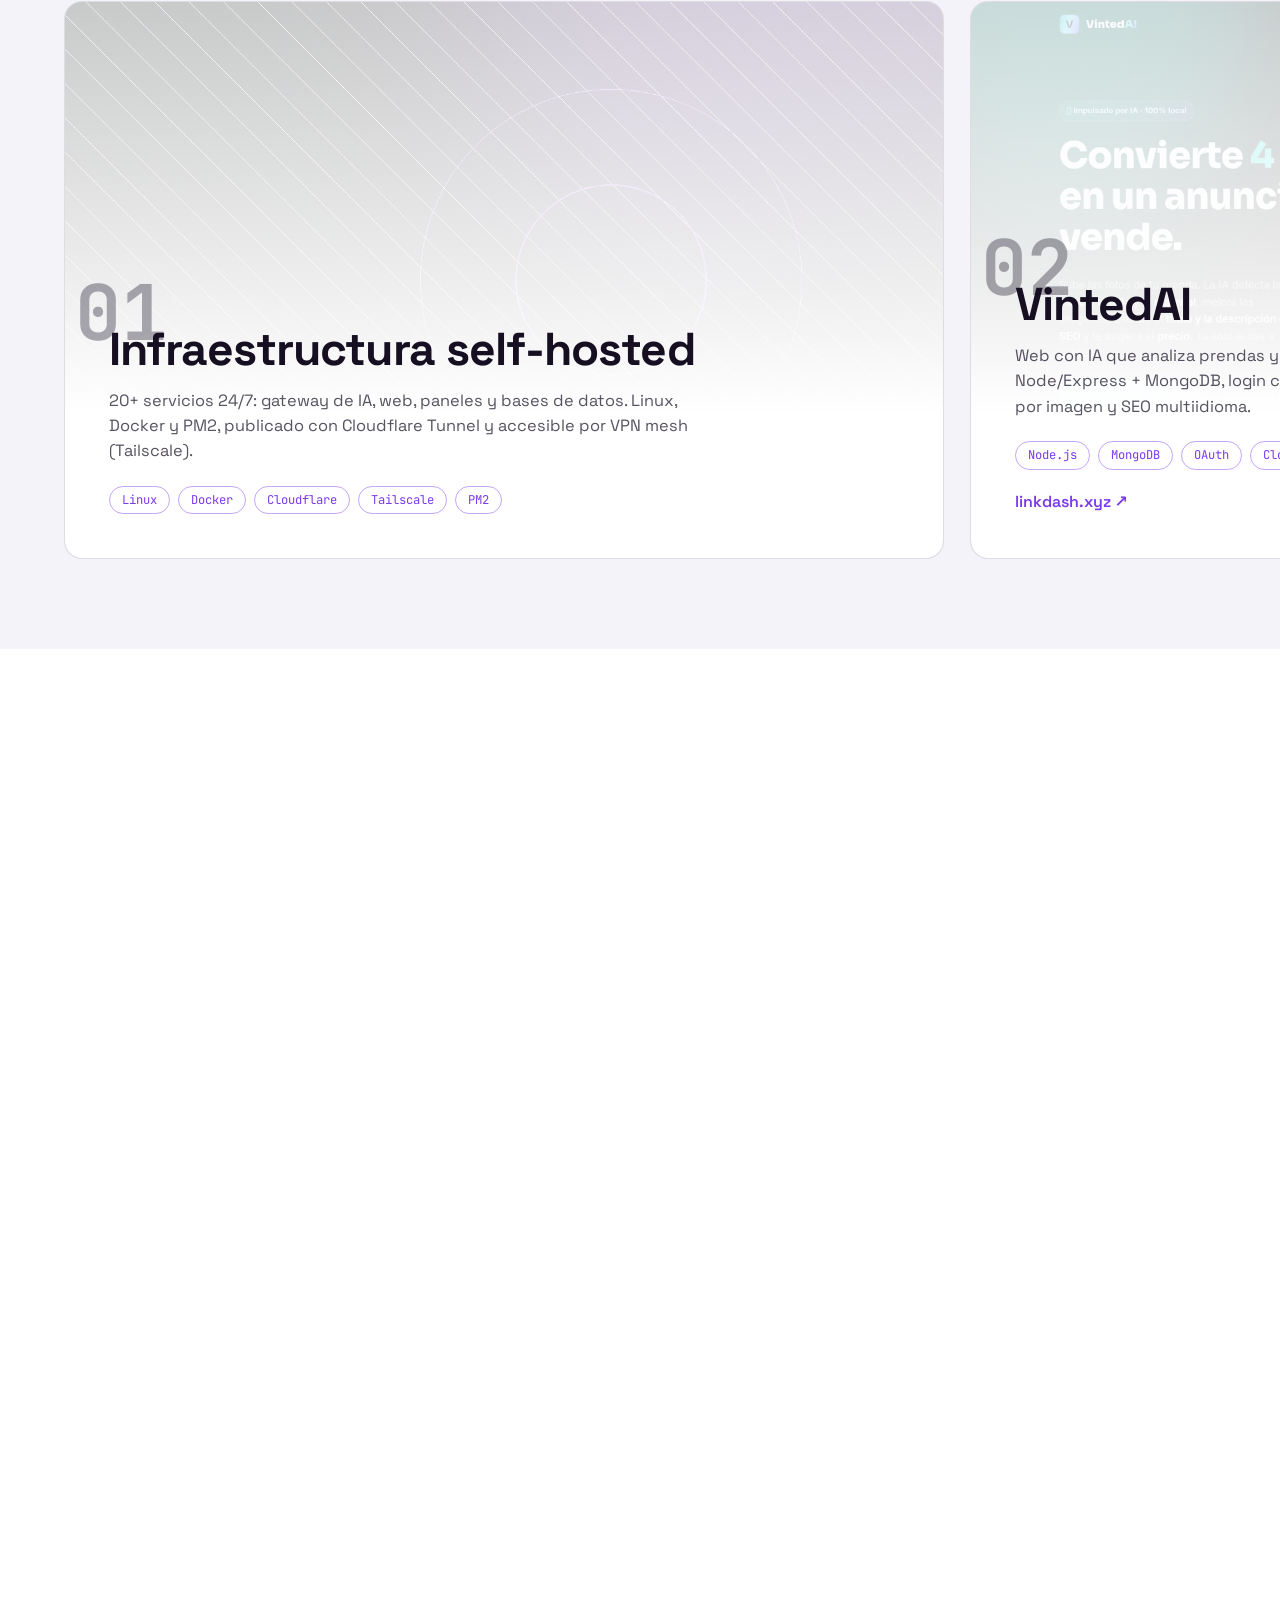
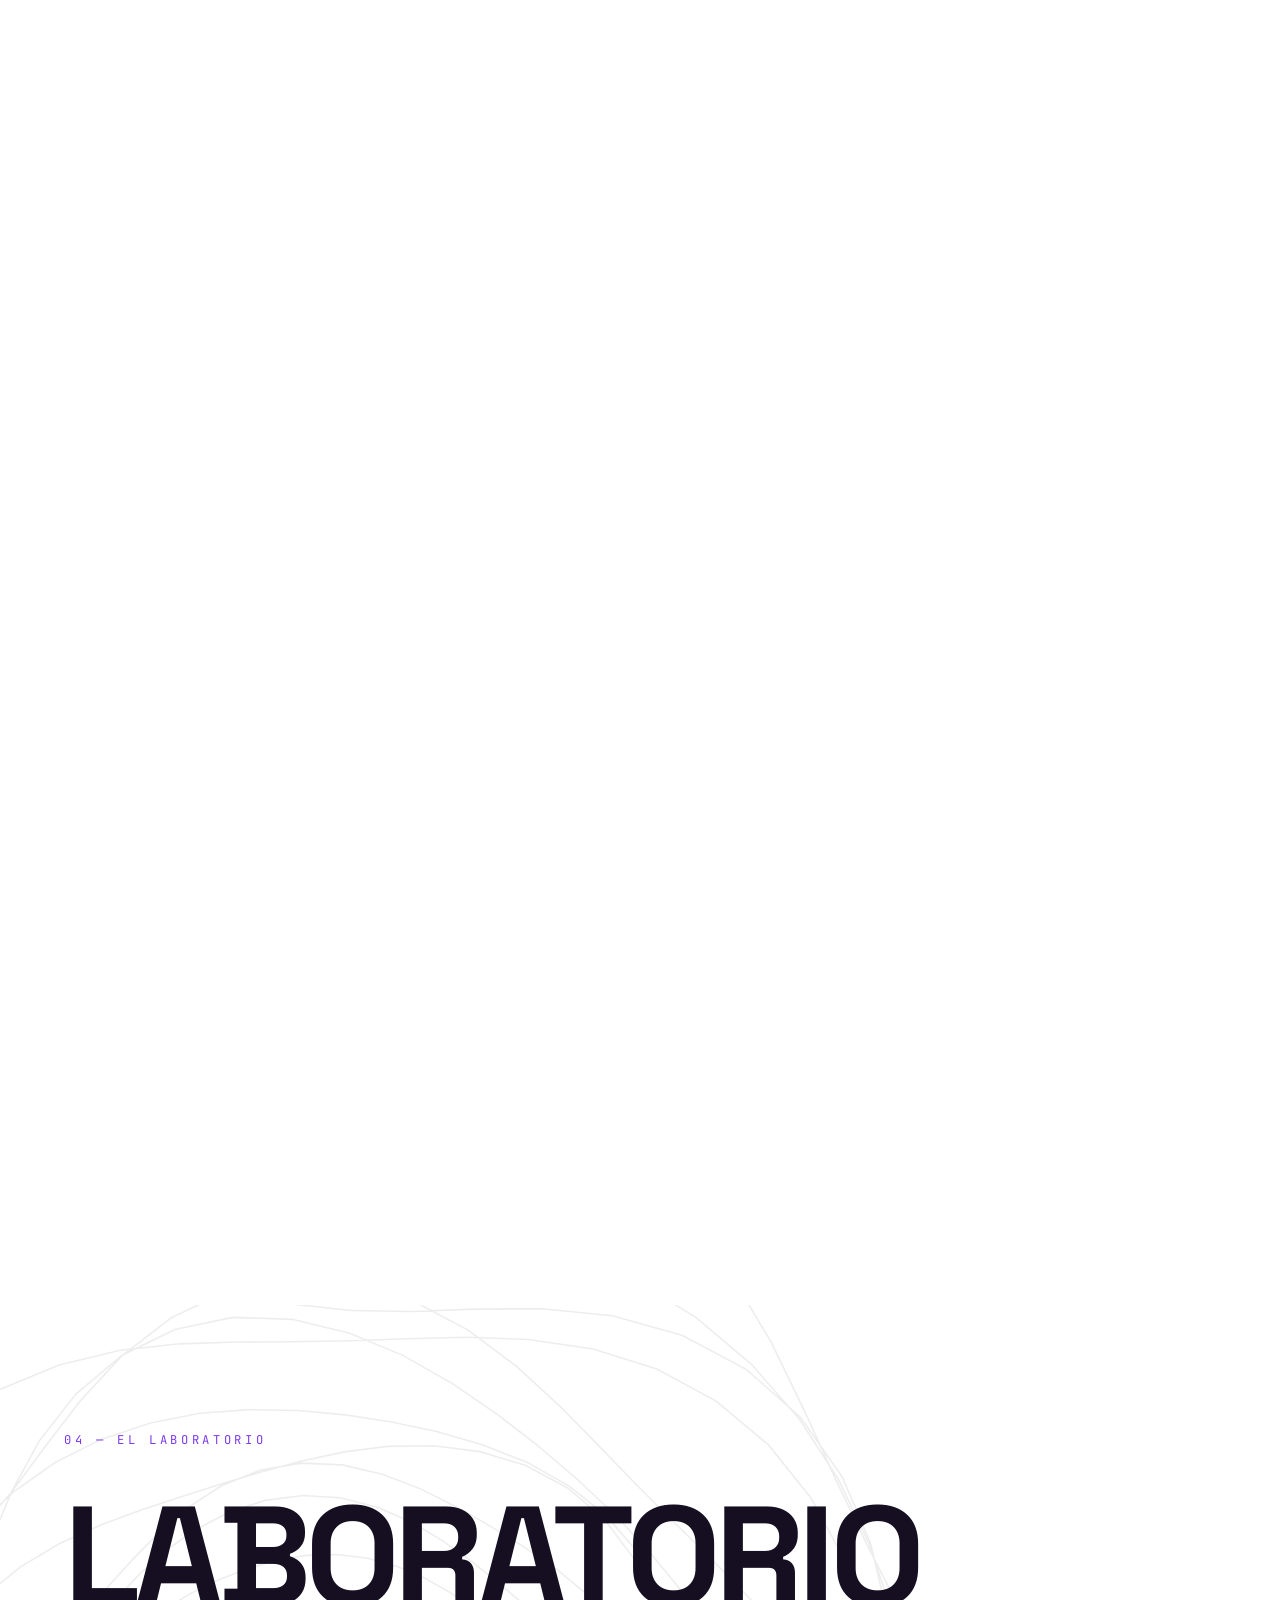
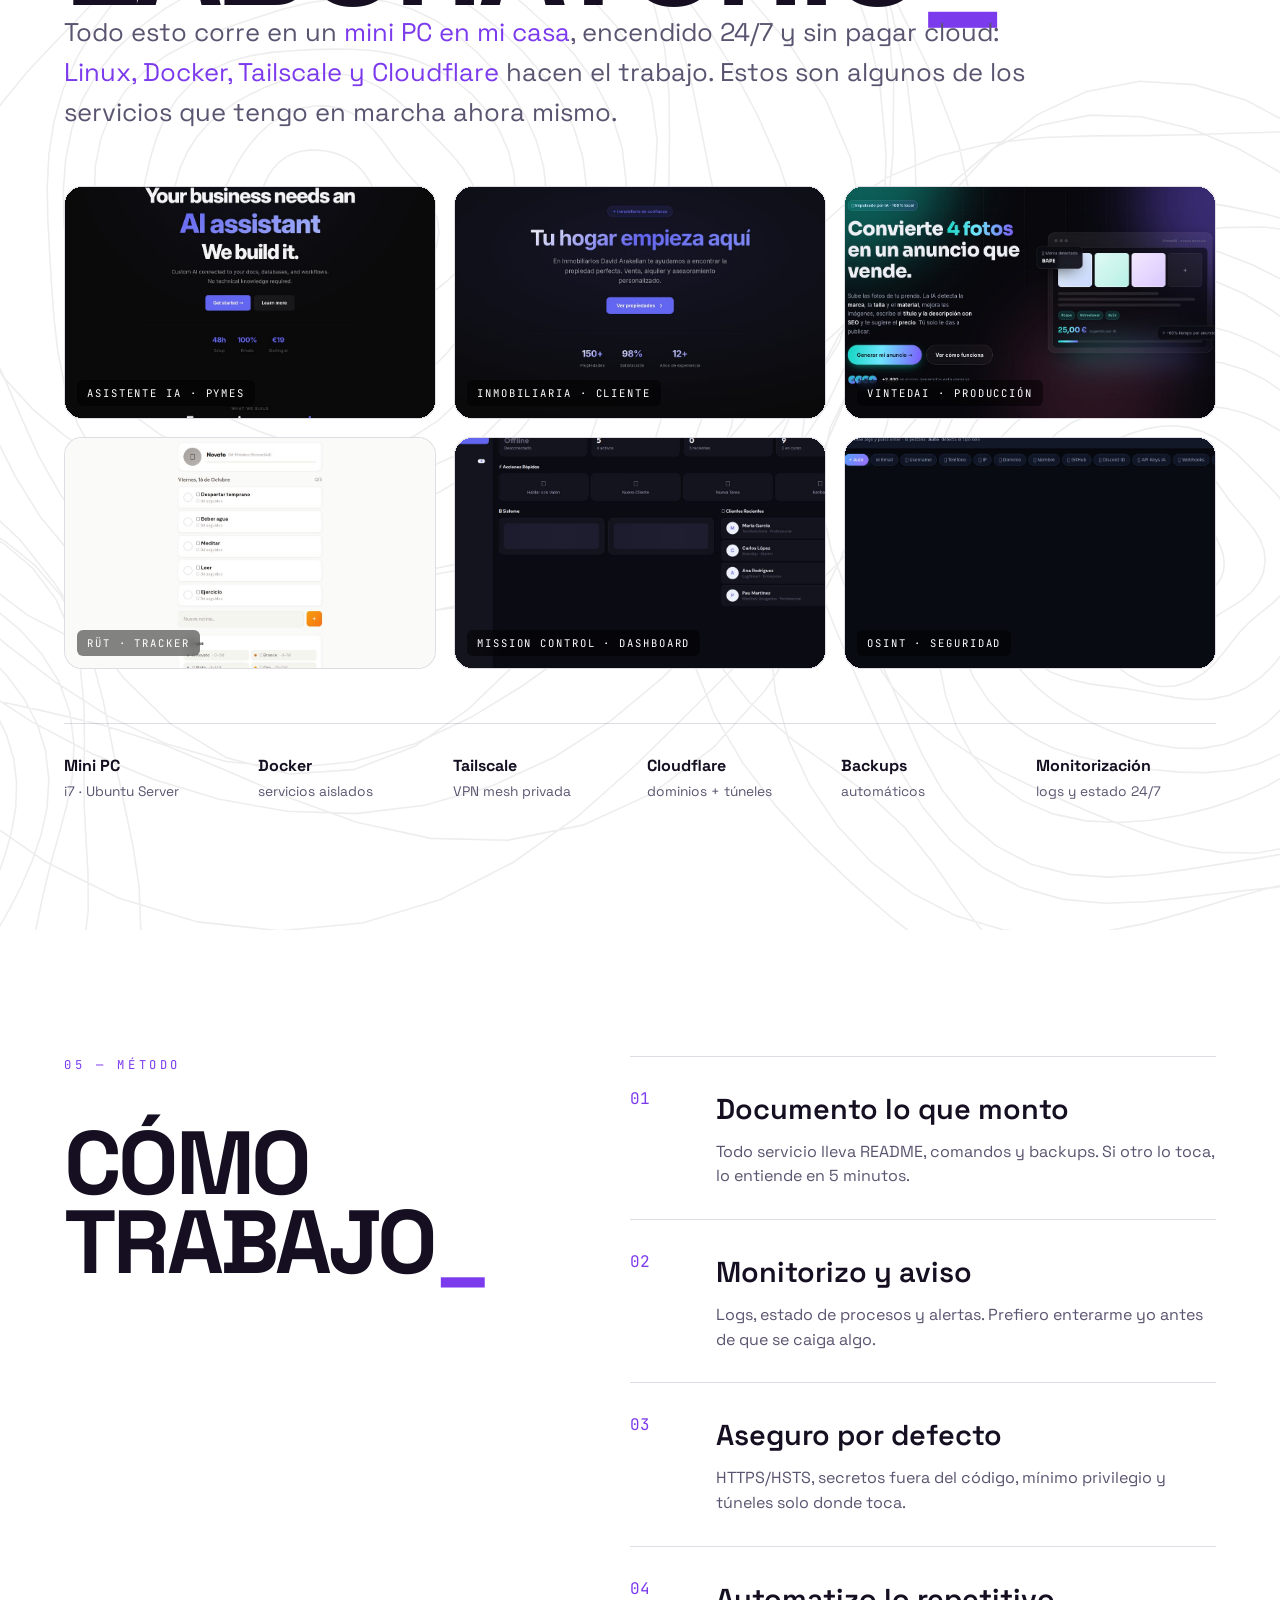
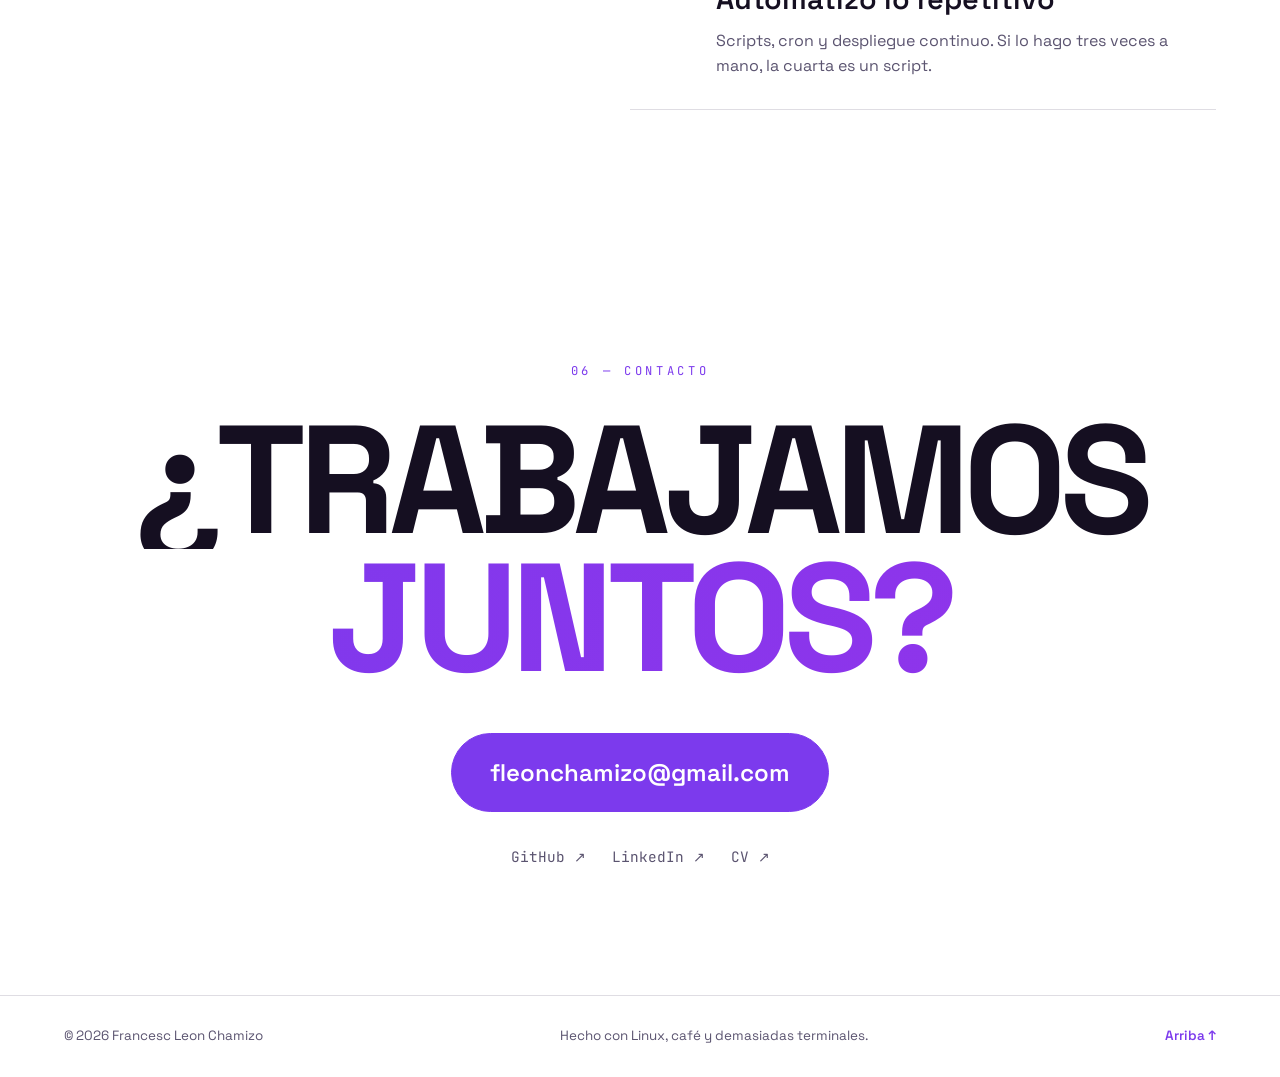
==== commit f48e1190: "Paleta: quitar el verde y usar morado/violeta para resaltar (CSS, favicon, portadas y OG)" ====
--- a/index.html
+++ b/index.html
@@ -8,7 +8,7 @@
   <meta name="author" content="Francesc Leon Chamizo" />
   <meta name="theme-color" content="#07080a" />
   <link rel="canonical" href="https://elfleoncha.github.io/FLeon/" />
-  <link rel="icon" href="data:image/svg+xml,%3Csvg xmlns='http://www.w3.org/2000/svg' viewBox='0 0 32 32'%3E%3Crect width='32' height='32' rx='7' fill='%2307080a'/%3E%3Ccircle cx='16' cy='16' r='6' fill='%23c6ff3d'/%3E%3C/svg%3E" />
+  <link rel="icon" href="data:image/svg+xml,%3Csvg xmlns='http://www.w3.org/2000/svg' viewBox='0 0 32 32'%3E%3Crect width='32' height='32' rx='7' fill='%2307080a'/%3E%3Ccircle cx='16' cy='16' r='6' fill='%23a855f7'/%3E%3C/svg%3E" />
 
   <meta property="og:type" content="website" />
   <meta property="og:title" content="Francesc Leon — Sistemas · Redes · Automatización" />
@@ -89,7 +89,7 @@
           <p class="hero__role"><span id="typewriter" data-words="Técnico en Sistemas y Redes|Cursando ASIX|Linux · Docker · Redes|Automatización 24/7"></span><i class="caret"></i></p>
           <p class="hero__lead">Construyo, aseguro y mantengo <strong>infraestructura Linux real</strong>: 20+ servicios en producción 24/7. Busco unas <strong>prácticas de ASIX</strong>.</p>
           <div class="hero__actions">
-            <a class="btn btn--acid magnetic" href="#work" data-nav>Ver proyectos</a>
+            <a class="btn btn--primary magnetic" href="#work" data-nav>Ver proyectos</a>
             <a class="btn magnetic" href="assets/cv.pdf" data-nav>Descargar CV</a>
             <a class="btn btn--ghost magnetic" href="https://github.com/elfleoncha" target="_blank" rel="noopener">GitHub ↗</a>
             <a class="btn btn--ghost magnetic" href="https://www.linkedin.com/in/francescleo" target="_blank" rel="noopener">LinkedIn ↗</a>
@@ -292,7 +292,7 @@
           <span class="line"><span class="line__inner" data-reveal>¿TRABAJAMOS</span></span>
           <span class="line"><span class="line__inner grad" data-reveal>JUNTOS?</span></span>
         </h2>
-        <a class="btn btn--acid btn--big magnetic" href="mailto:fleonchamizo@gmail.com">fleonchamizo@gmail.com</a>
+        <a class="btn btn--primary btn--big magnetic" href="mailto:fleonchamizo@gmail.com">fleonchamizo@gmail.com</a>
         <div class="contact__row">
           <a class="magnetic" href="https://github.com/elfleoncha" target="_blank" rel="noopener">GitHub ↗</a>
           <a class="magnetic" href="https://www.linkedin.com/in/francescleo" target="_blank" rel="noopener">LinkedIn ↗</a>
--- a/css/style.css
+++ b/css/style.css
@@ -10,7 +10,7 @@
   --fg: #f5f4f8;
   --muted: #9a93ad;
   --accent: #a855f7;      /* morado */
-  --accent2: #c6ff3d;     /* verde ácido */
+  --accent2: #c084fc;     /* violeta */
   --on-accent: #ffffff;
   --line: rgba(255, 255, 255, .12);
   --card: #120f1a;
@@ -30,7 +30,7 @@
   --fg: #150f21;
   --muted: #5b5470;
   --accent: #7c3aed;
-  --accent2: #4d7c0f;
+  --accent2: #9333ea;
   --on-accent: #ffffff;
   --line: rgba(30, 15, 60, .14);
   --card: #ffffff;
@@ -180,8 +180,8 @@
   will-change: transform;
 }
 .btn:hover { border-color: var(--accent); color: var(--accent); }
-.btn--acid { background: var(--accent); border-color: var(--accent); color: var(--on-accent); }
-.btn--acid:hover { color: var(--on-accent); filter: brightness(1.08); }
+.btn--primary { background: var(--accent); border-color: var(--accent); color: var(--on-accent); }
+.btn--primary:hover { color: var(--on-accent); filter: brightness(1.08); }
 .btn--ghost { background: transparent; color: var(--muted); }
 .btn--big { font-size: clamp(1rem, 2.4vw, 1.5rem); padding: 20px 38px; }
 
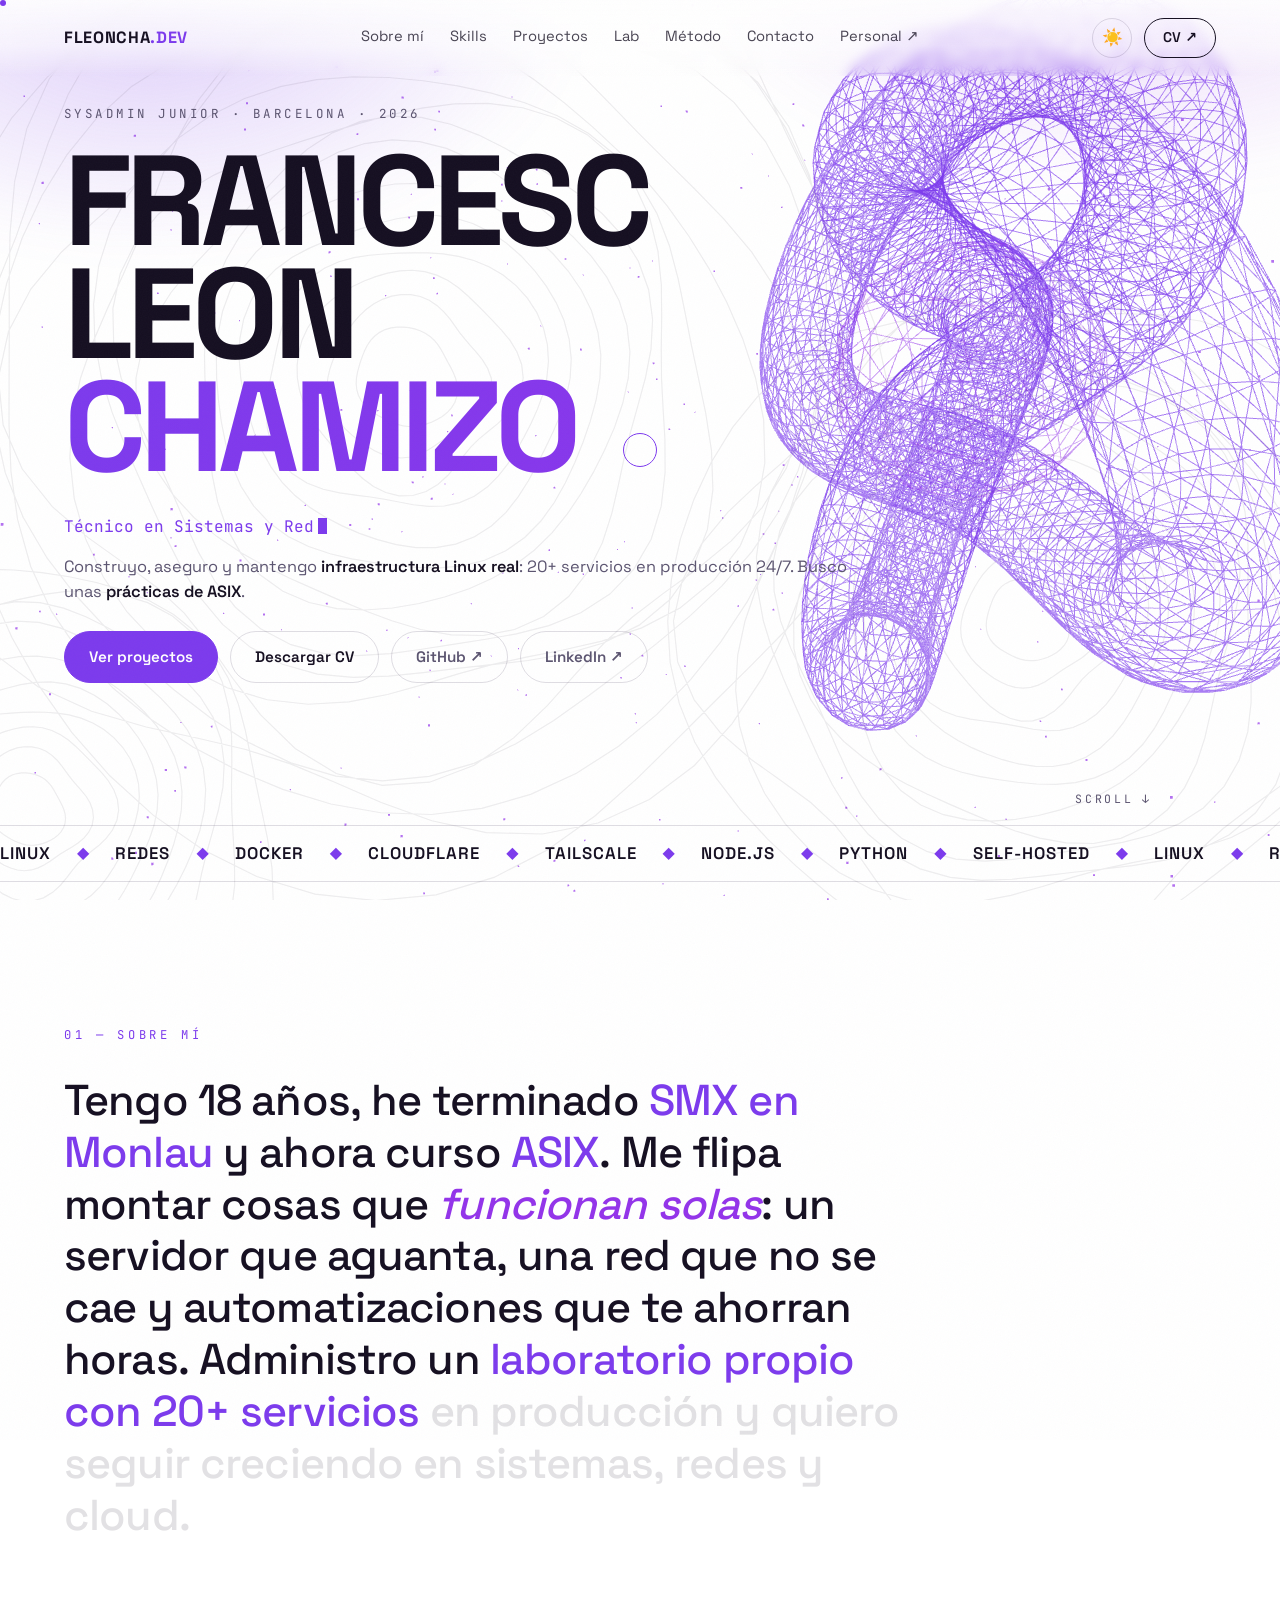
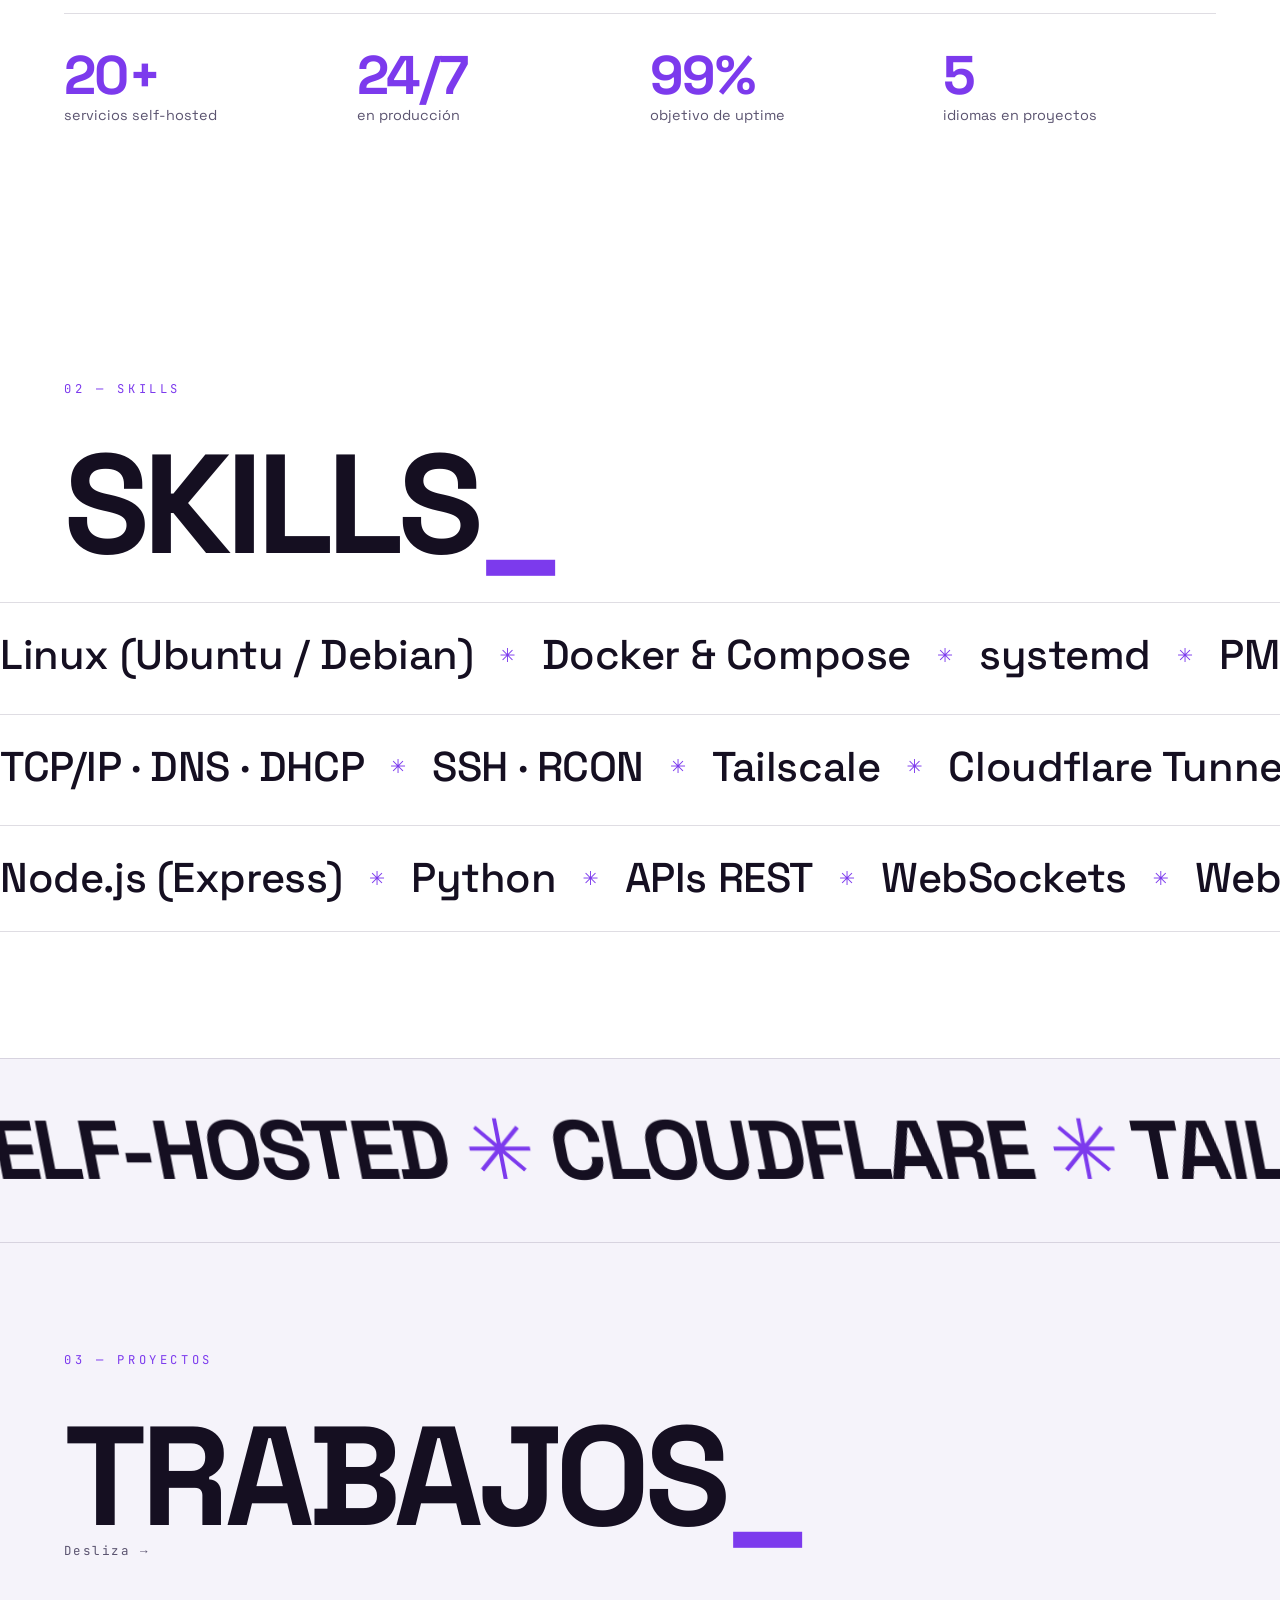
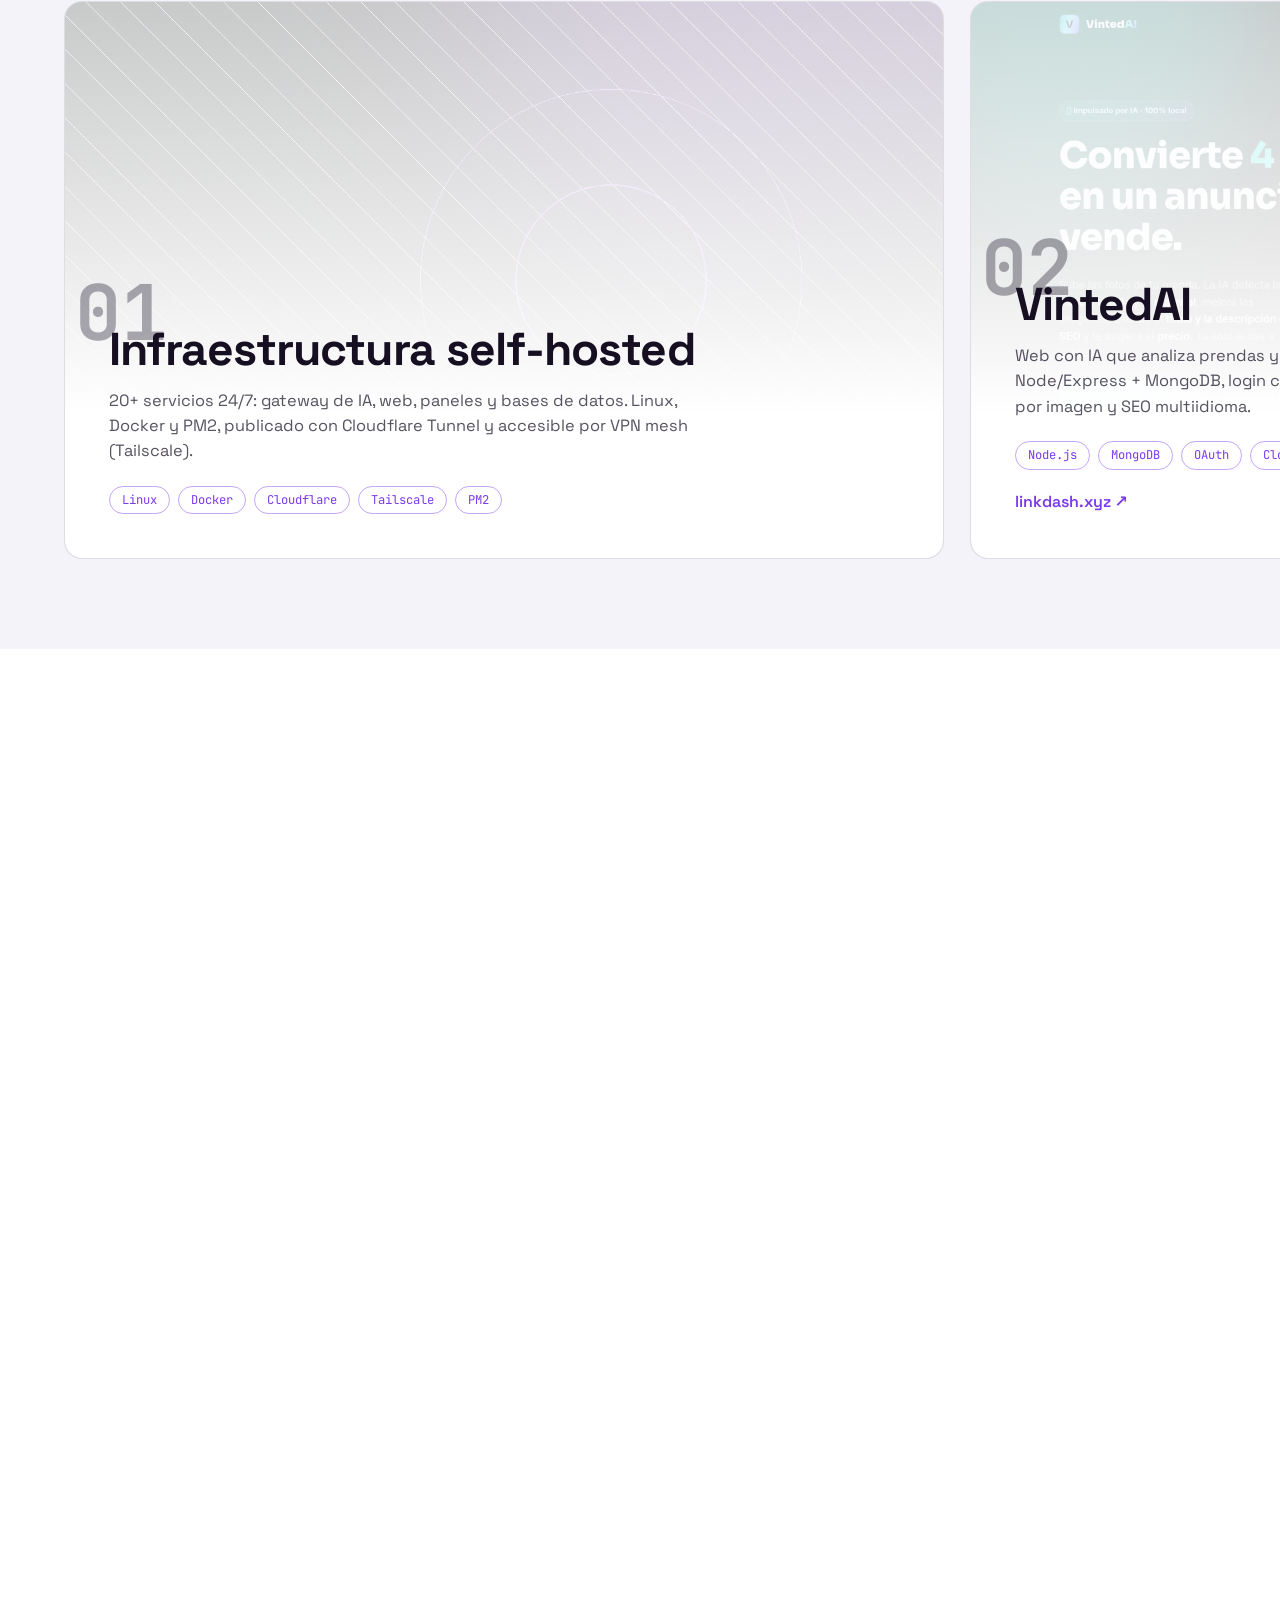
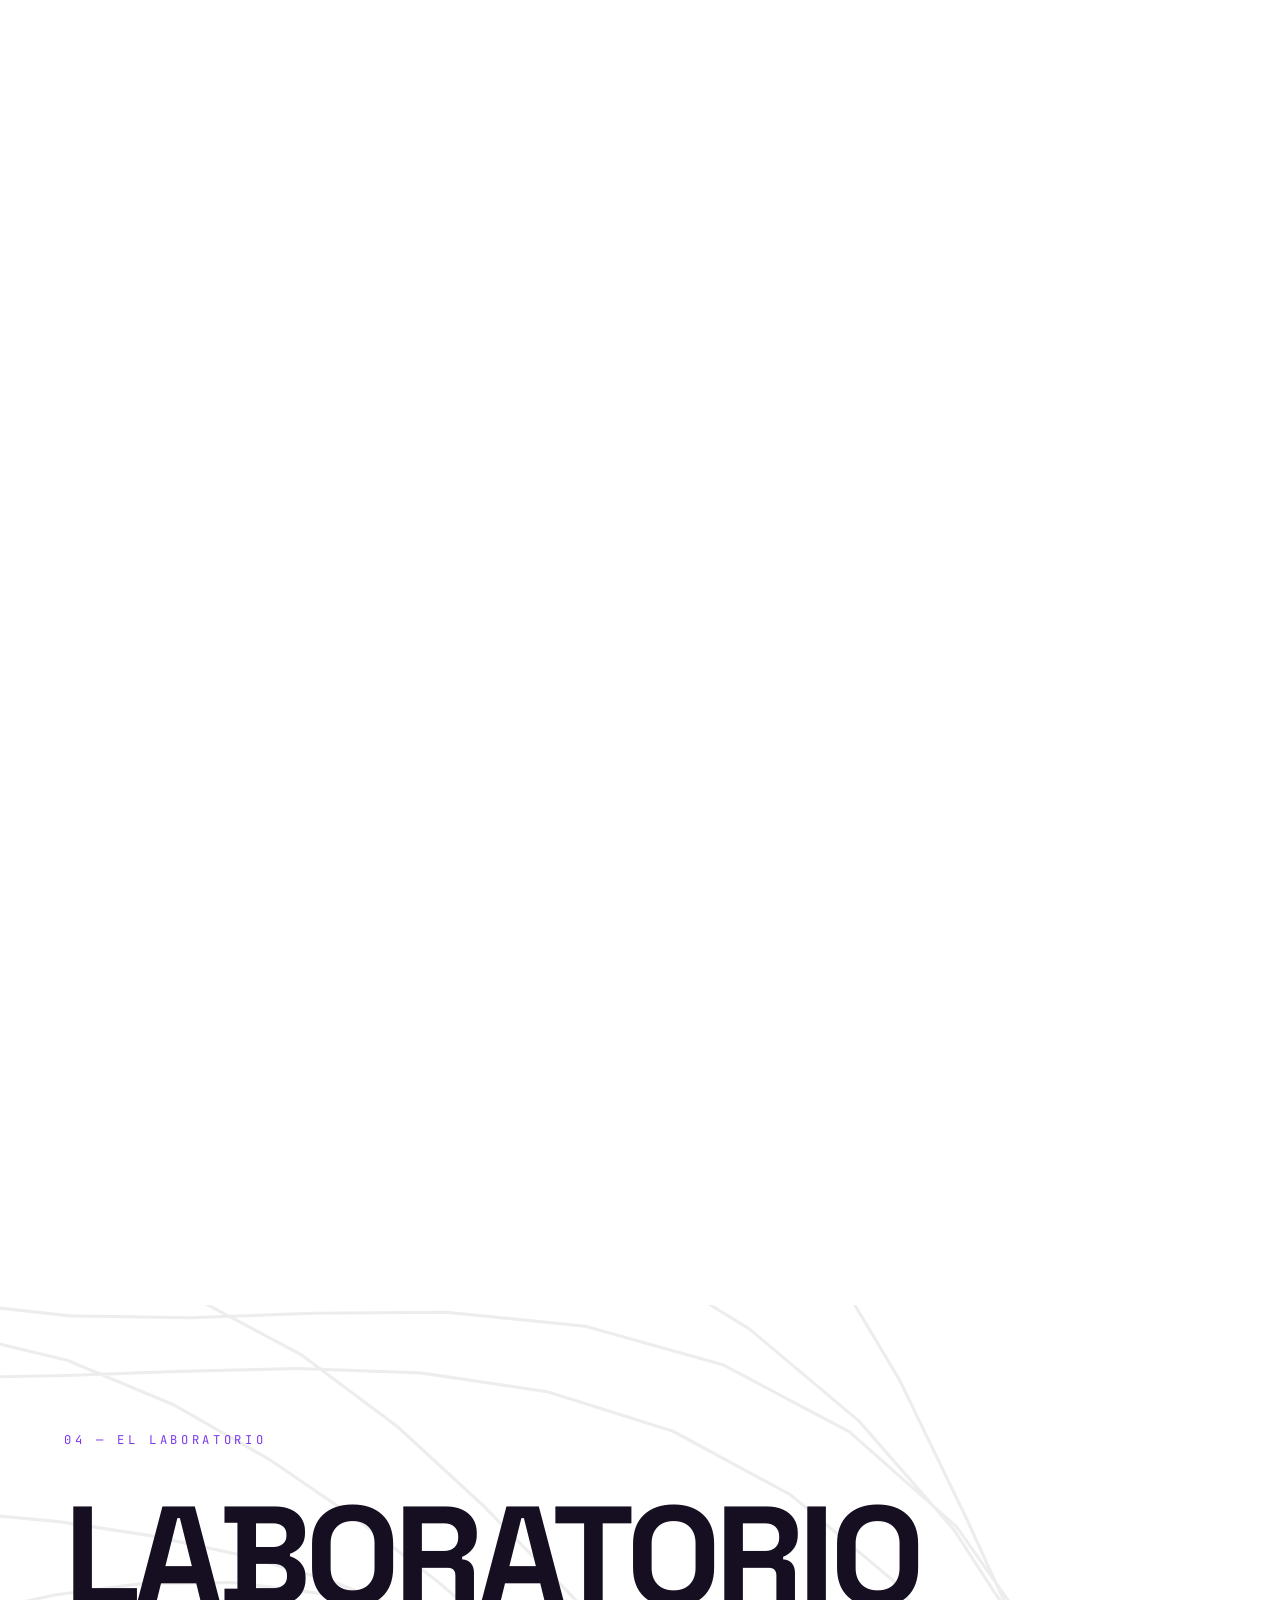
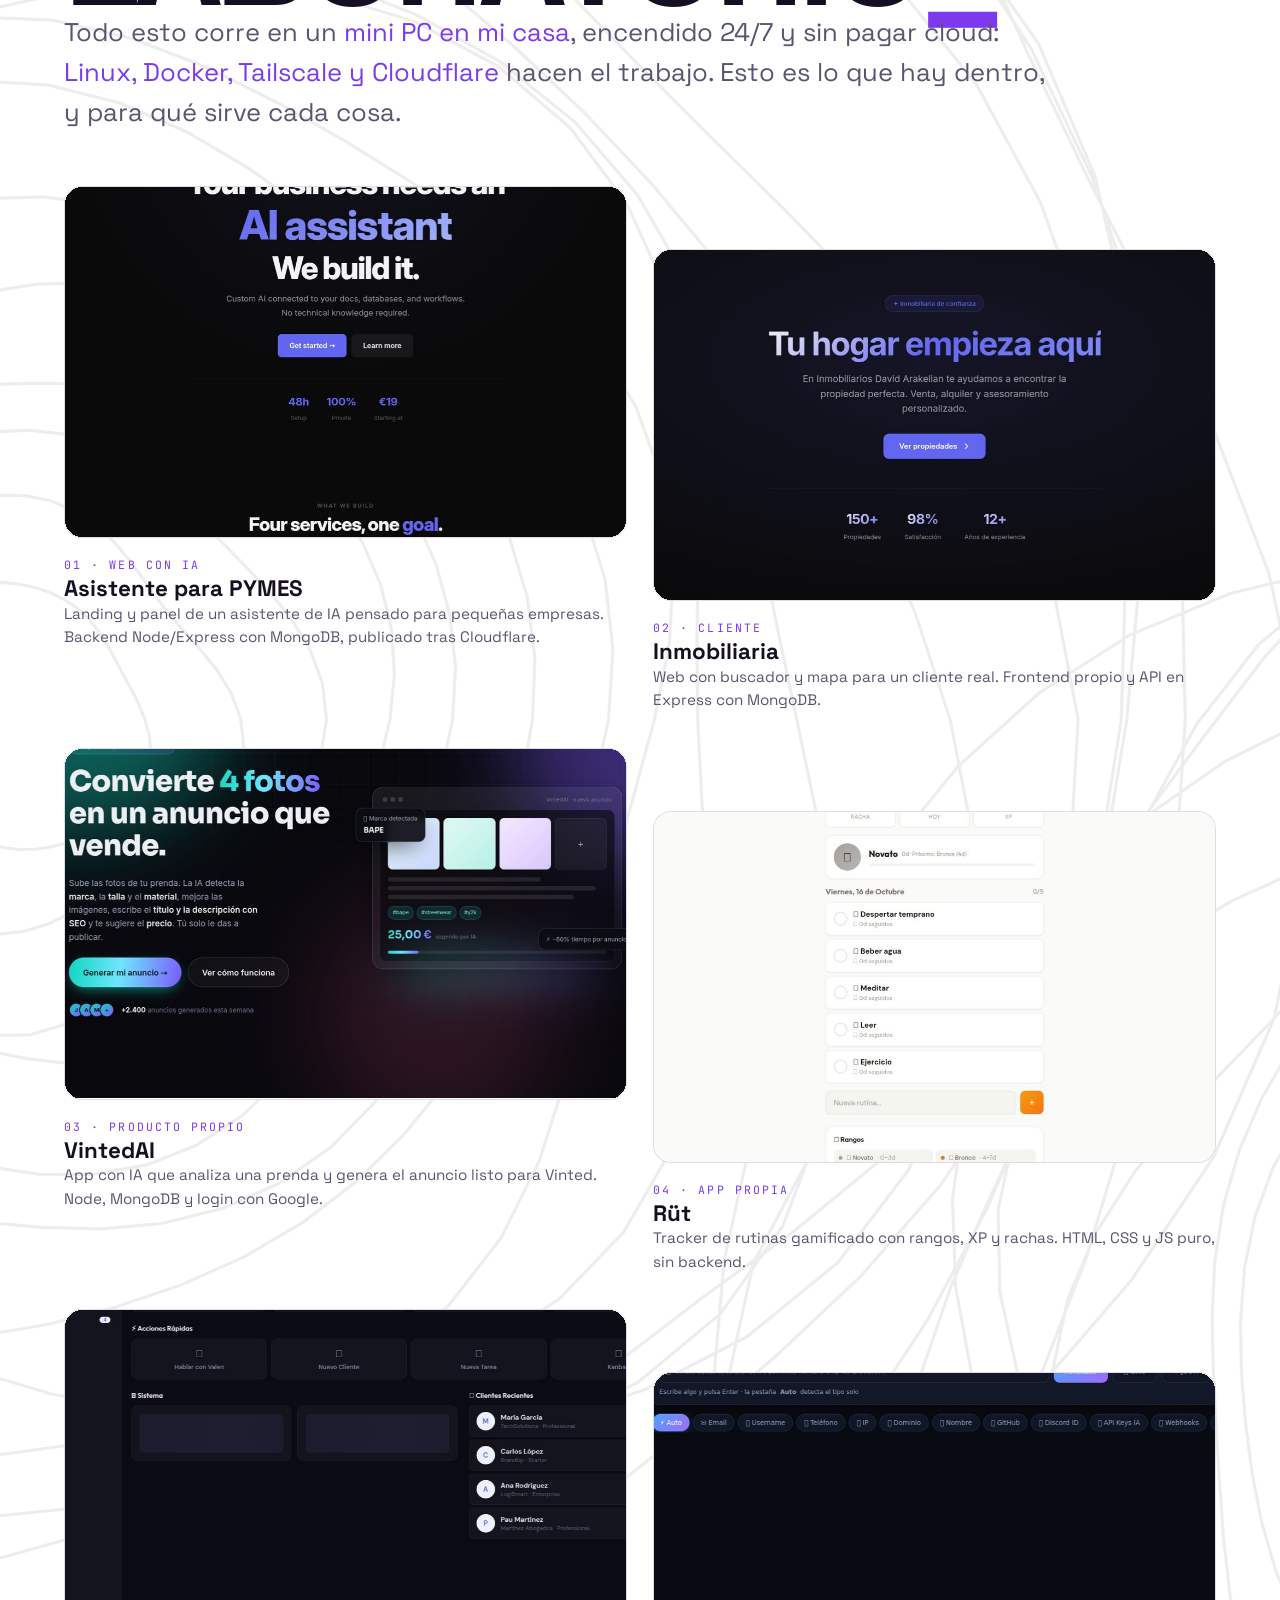
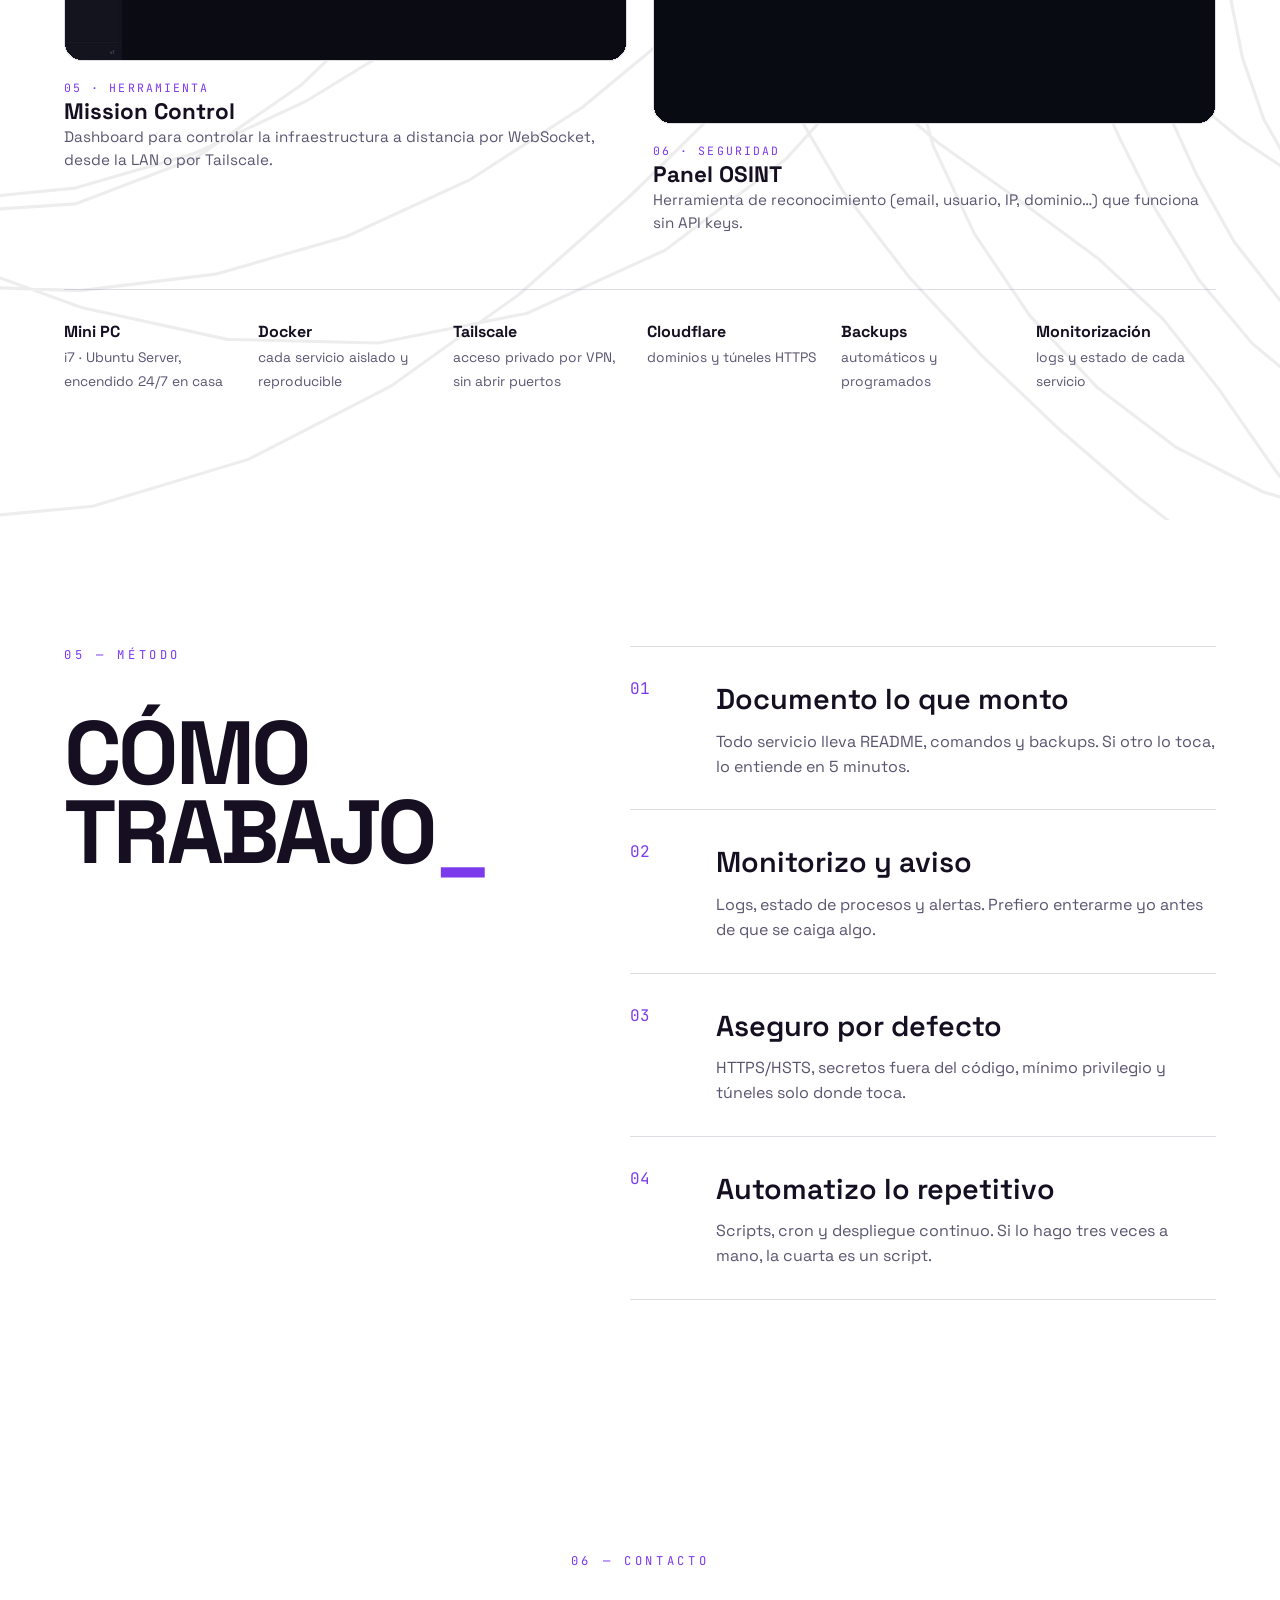
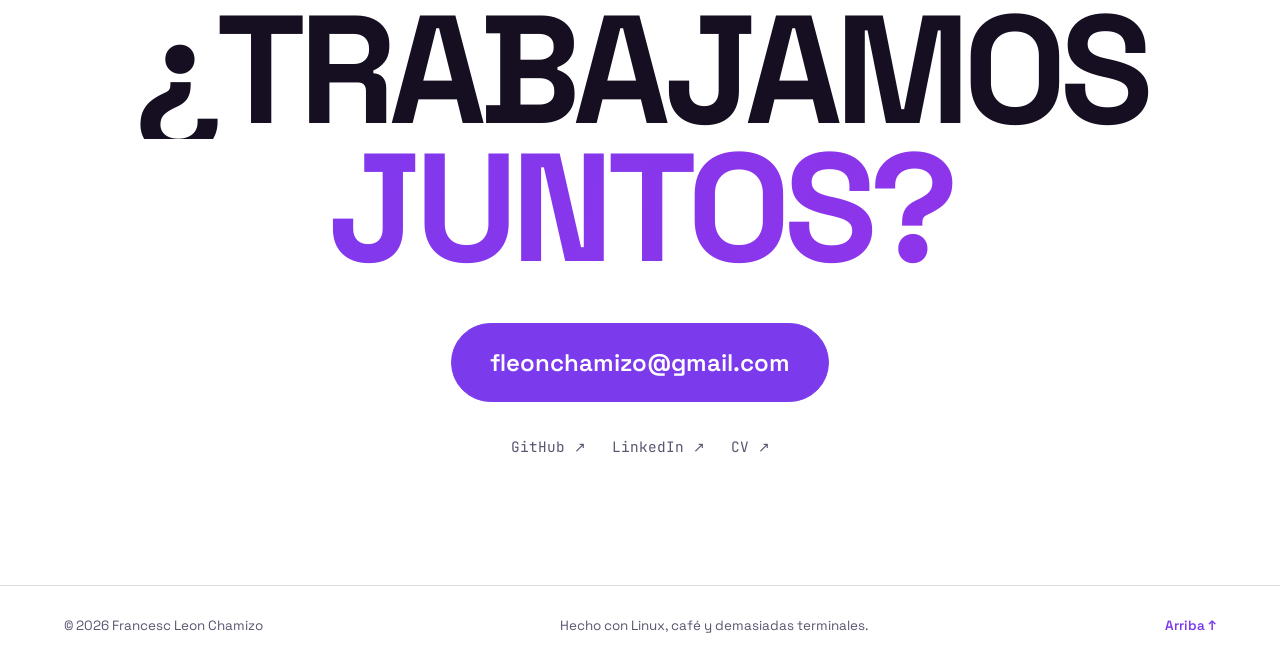
==== commit 61e835cd: "Laboratorio: rejilla escalonada con parallax por imagen y explicacion de cada servicio (mini PC, Doc" ====
--- a/index.html
+++ b/index.html
@@ -248,22 +248,64 @@
       <div class="wrap">
         <p class="kicker" data-reveal>04 — El laboratorio</p>
         <h2 class="mega" data-reveal>LABORATORIO<span>_</span></h2>
-        <p class="lab__lead" data-reveal>Todo esto corre en un <em>mini PC en mi casa</em>, encendido 24/7 y sin pagar cloud: <em>Linux, Docker, Tailscale y Cloudflare</em> hacen el trabajo. Estos son algunos de los servicios que tengo en marcha ahora mismo.</p>
-        <div class="gallery">
-          <figure class="shot"><div class="shot__inner"><img src="assets/lab/01.jpg" alt="Landing de asistente IA para PYMES" loading="lazy" data-parallax-img="0.16" /></div><figcaption>Asistente IA · PYMES</figcaption></figure>
-          <figure class="shot"><div class="shot__inner"><img src="assets/lab/02.jpg" alt="Web inmobiliaria con buscador y mapa" loading="lazy" data-parallax-img="0.26" /></div><figcaption>Inmobiliaria · cliente</figcaption></figure>
-          <figure class="shot"><div class="shot__inner"><img src="assets/lab/03.jpg" alt="VintedAI — web con IA para Vinted" loading="lazy" data-parallax-img="0.10" /></div><figcaption>VintedAI · producción</figcaption></figure>
-          <figure class="shot"><div class="shot__inner"><img src="assets/lab/04.jpg" alt="Rüt — tracker de rutinas gamificado" loading="lazy" data-parallax-img="0.24" /></div><figcaption>Rüt · tracker</figcaption></figure>
-          <figure class="shot"><div class="shot__inner"><img src="assets/lab/05.jpg" alt="Mission Control — dashboard de infraestructura" loading="lazy" data-parallax-img="0.12" /></div><figcaption>Mission Control · dashboard</figcaption></figure>
-          <figure class="shot"><div class="shot__inner"><img src="assets/lab/06.jpg" alt="Panel OSINT de reconocimiento" loading="lazy" data-parallax-img="0.28" /></div><figcaption>OSINT · seguridad</figcaption></figure>
+        <p class="lab__lead" data-reveal>Todo esto corre en un <em>mini PC en mi casa</em>, encendido 24/7 y sin pagar cloud: <em>Linux, Docker, Tailscale y Cloudflare</em> hacen el trabajo. Esto es lo que hay dentro, y para qué sirve cada cosa.</p>
+                <div class="labgrid">
+          <article class="labitem">
+            <figure class="shot"><div class="shot__inner"><img src="assets/lab/01.jpg" alt="Landing de un asistente de IA para PYMES" loading="lazy" data-parallax-img="0.28" /></div></figure>
+            <div class="labitem__body">
+              <span class="labitem__n">01 · Web con IA</span>
+              <h3>Asistente para PYMES</h3>
+              <p>Landing y panel de un asistente de IA pensado para pequeñas empresas. Backend Node/Express con MongoDB, publicado tras Cloudflare.</p>
+            </div>
+          </article>
+          <article class="labitem">
+            <figure class="shot"><div class="shot__inner"><img src="assets/lab/02.jpg" alt="Web de inmobiliaria con buscador y mapa" loading="lazy" data-parallax-img="0.14" /></div></figure>
+            <div class="labitem__body">
+              <span class="labitem__n">02 · Cliente</span>
+              <h3>Inmobiliaria</h3>
+              <p>Web con buscador y mapa para un cliente real. Frontend propio y API en Express con MongoDB.</p>
+            </div>
+          </article>
+          <article class="labitem">
+            <figure class="shot"><div class="shot__inner"><img src="assets/lab/03.jpg" alt="VintedAI, web con IA para Vinted" loading="lazy" data-parallax-img="0.32" /></div></figure>
+            <div class="labitem__body">
+              <span class="labitem__n">03 · Producto propio</span>
+              <h3>VintedAI</h3>
+              <p>App con IA que analiza una prenda y genera el anuncio listo para Vinted. Node, MongoDB y login con Google.</p>
+            </div>
+          </article>
+          <article class="labitem">
+            <figure class="shot"><div class="shot__inner"><img src="assets/lab/04.jpg" alt="Rüt, tracker de rutinas gamificado" loading="lazy" data-parallax-img="0.12" /></div></figure>
+            <div class="labitem__body">
+              <span class="labitem__n">04 · App propia</span>
+              <h3>Rüt</h3>
+              <p>Tracker de rutinas gamificado con rangos, XP y rachas. HTML, CSS y JS puro, sin backend.</p>
+            </div>
+          </article>
+          <article class="labitem">
+            <figure class="shot"><div class="shot__inner"><img src="assets/lab/05.jpg" alt="Mission Control, dashboard de infraestructura" loading="lazy" data-parallax-img="0.30" /></div></figure>
+            <div class="labitem__body">
+              <span class="labitem__n">05 · Herramienta</span>
+              <h3>Mission Control</h3>
+              <p>Dashboard para controlar la infraestructura a distancia por WebSocket, desde la LAN o por Tailscale.</p>
+            </div>
+          </article>
+          <article class="labitem">
+            <figure class="shot"><div class="shot__inner"><img src="assets/lab/06.jpg" alt="Panel OSINT de reconocimiento" loading="lazy" data-parallax-img="0.16" /></div></figure>
+            <div class="labitem__body">
+              <span class="labitem__n">06 · Seguridad</span>
+              <h3>Panel OSINT</h3>
+              <p>Herramienta de reconocimiento (email, usuario, IP, dominio…) que funciona sin API keys.</p>
+            </div>
+          </article>
         </div>
         <ul class="lab__facts" data-reveal>
-          <li><b>Mini PC</b><span>i7 · Ubuntu Server</span></li>
-          <li><b>Docker</b><span>servicios aislados</span></li>
-          <li><b>Tailscale</b><span>VPN mesh privada</span></li>
-          <li><b>Cloudflare</b><span>dominios + túneles</span></li>
-          <li><b>Backups</b><span>automáticos</span></li>
-          <li><b>Monitorización</b><span>logs y estado 24/7</span></li>
+          <li><b>Mini PC</b><span>i7 · Ubuntu Server, encendido 24/7 en casa</span></li>
+          <li><b>Docker</b><span>cada servicio aislado y reproducible</span></li>
+          <li><b>Tailscale</b><span>acceso privado por VPN, sin abrir puertos</span></li>
+          <li><b>Cloudflare</b><span>dominios y túneles HTTPS</span></li>
+          <li><b>Backups</b><span>automáticos y programados</span></li>
+          <li><b>Monitorización</b><span>logs y estado de cada servicio</span></li>
         </ul>
       </div>
     </section>
--- a/css/style.css
+++ b/css/style.css
@@ -268,7 +268,12 @@
 /* =========================== LAB / SERVICES / PROJECT HOVER =========================== */
 .lab__lead { font-size: clamp(1.1rem, 2.2vw, 1.6rem); color: var(--muted); max-width: 62ch; margin-top: 10px; }
 .lab__lead em { color: var(--accent); }
-.gallery { display: grid; grid-template-columns: repeat(3, 1fr); gap: 18px; margin-top: clamp(40px, 6vh, 70px); }
+.labgrid { display: grid; grid-template-columns: repeat(2, 1fr); gap: clamp(26px, 4vh, 46px) 26px; margin-top: clamp(40px, 6vh, 70px); }
+.labitem { display: flex; flex-direction: column; gap: 14px; }
+.labitem:nth-child(even) { margin-top: clamp(28px, 7vh, 84px); }
+.labitem__n { font-family: var(--mono); font-size: .72rem; letter-spacing: .18em; text-transform: uppercase; color: var(--accent); }
+.labitem h3 { font-size: clamp(1.1rem, 2vw, 1.4rem); line-height: 1.1; }
+.labitem p { color: var(--muted); font-size: .95rem; }
 .shot { position: relative; overflow: hidden; border-radius: var(--radius); border: 1px solid var(--line); aspect-ratio: 16 / 10; background: var(--card); transition: border-color .3s; }
 .shot:hover { border-color: var(--accent); }
 .shot img { width: 100%; height: 100%; object-fit: cover; display: block; transform: scale(1.25); will-change: transform; }
@@ -327,7 +332,8 @@
   .stats { grid-template-columns: repeat(2, 1fr); gap: 16px; }
   .method__wrap { grid-template-columns: 1fr; gap: 26px; }
   .method__aside { position: static; }
-  .gallery { grid-template-columns: repeat(2, 1fr); }
+  .labgrid { grid-template-columns: 1fr; }
+  .labitem:nth-child(even) { margin-top: 0; }
   .proj { width: 86vw; min-height: auto; }
 }
 
@@ -350,8 +356,8 @@
   .contact__big { font-size: clamp(2rem, 13vw, 3.4rem); }
   .band__track { font-size: clamp(1.35rem, 9vw, 2.6rem); }
   .stats strong { font-size: clamp(1.7rem, 9vw, 2.4rem); }
-  .gallery { grid-template-columns: 1fr; }
-  .gallery .shot { aspect-ratio: 16 / 10; }
+  .labgrid { grid-template-columns: 1fr; }
+  .labgrid .shot { aspect-ratio: 16 / 10; }
   .lab__lead { font-size: 1rem; }
   .lab__facts { grid-template-columns: repeat(2, 1fr); }
   .method__list li { grid-template-columns: 1fr; gap: 6px; padding: 22px 0; }
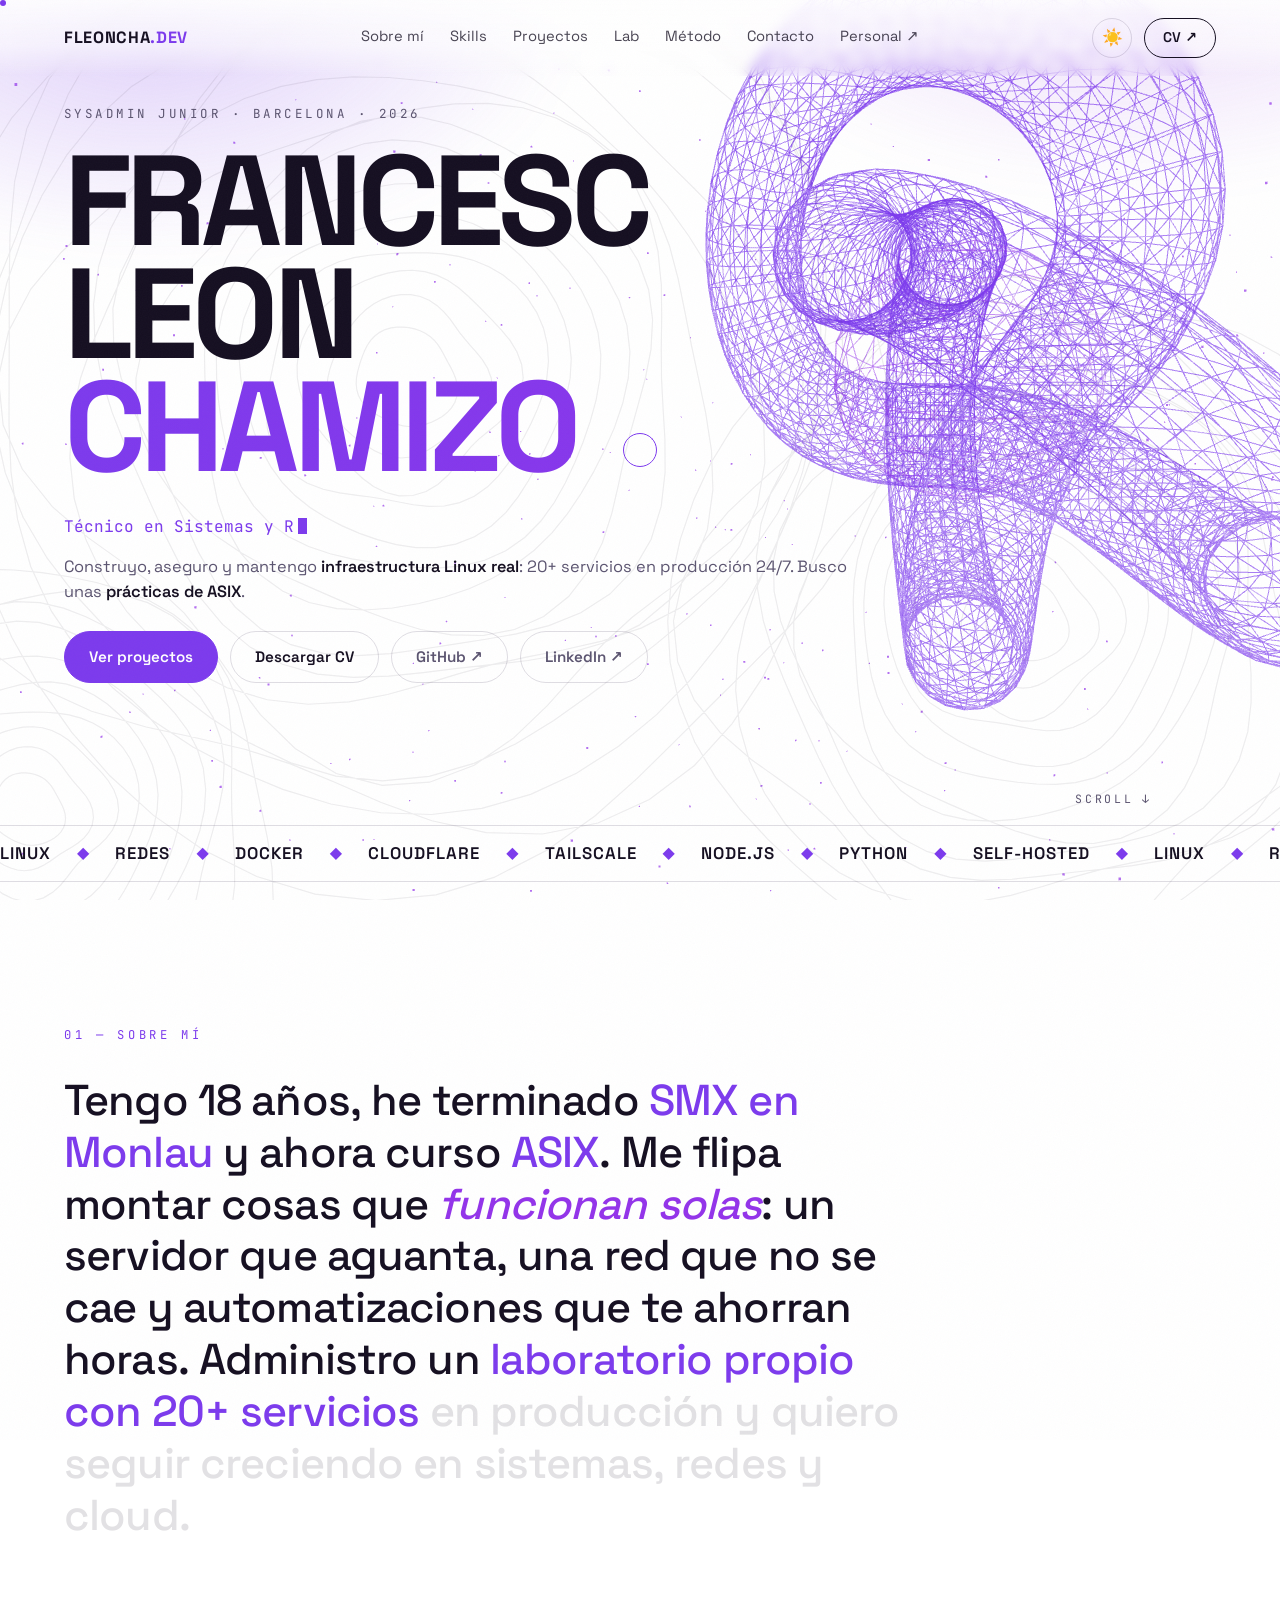
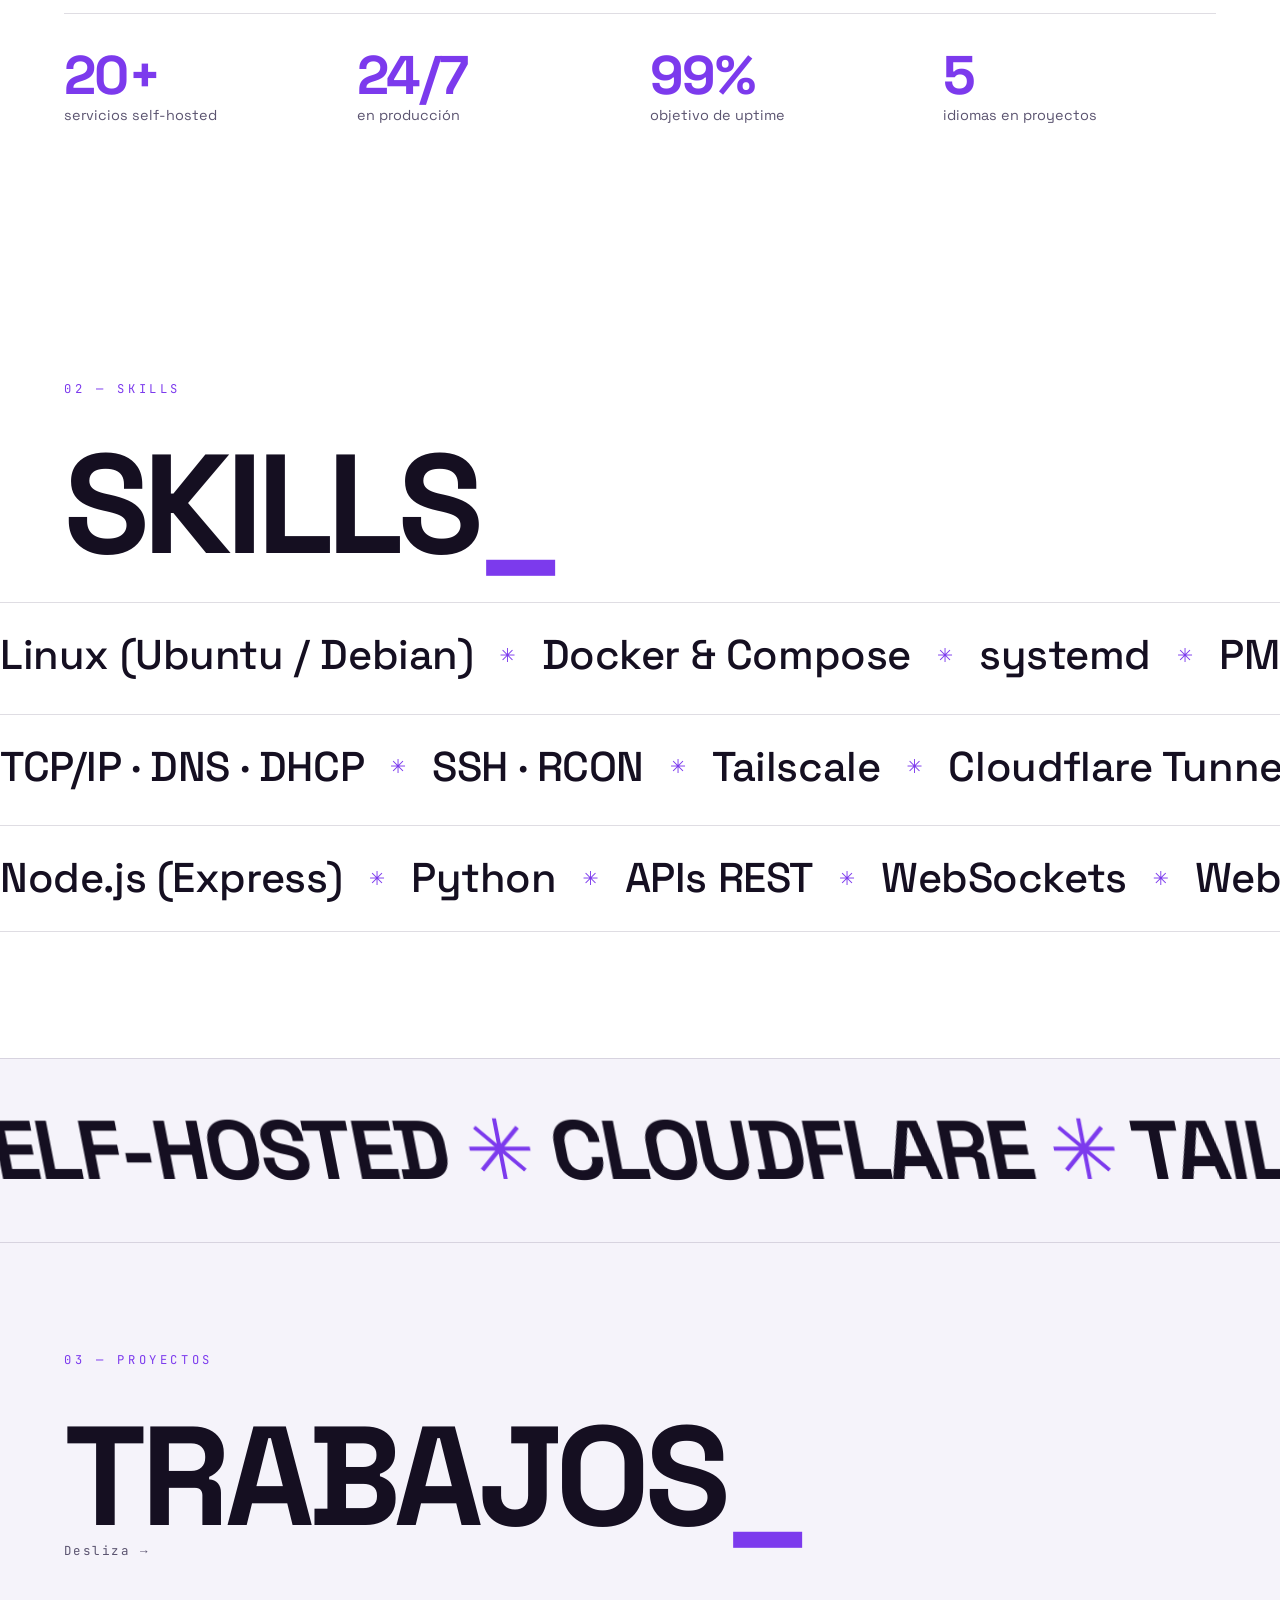
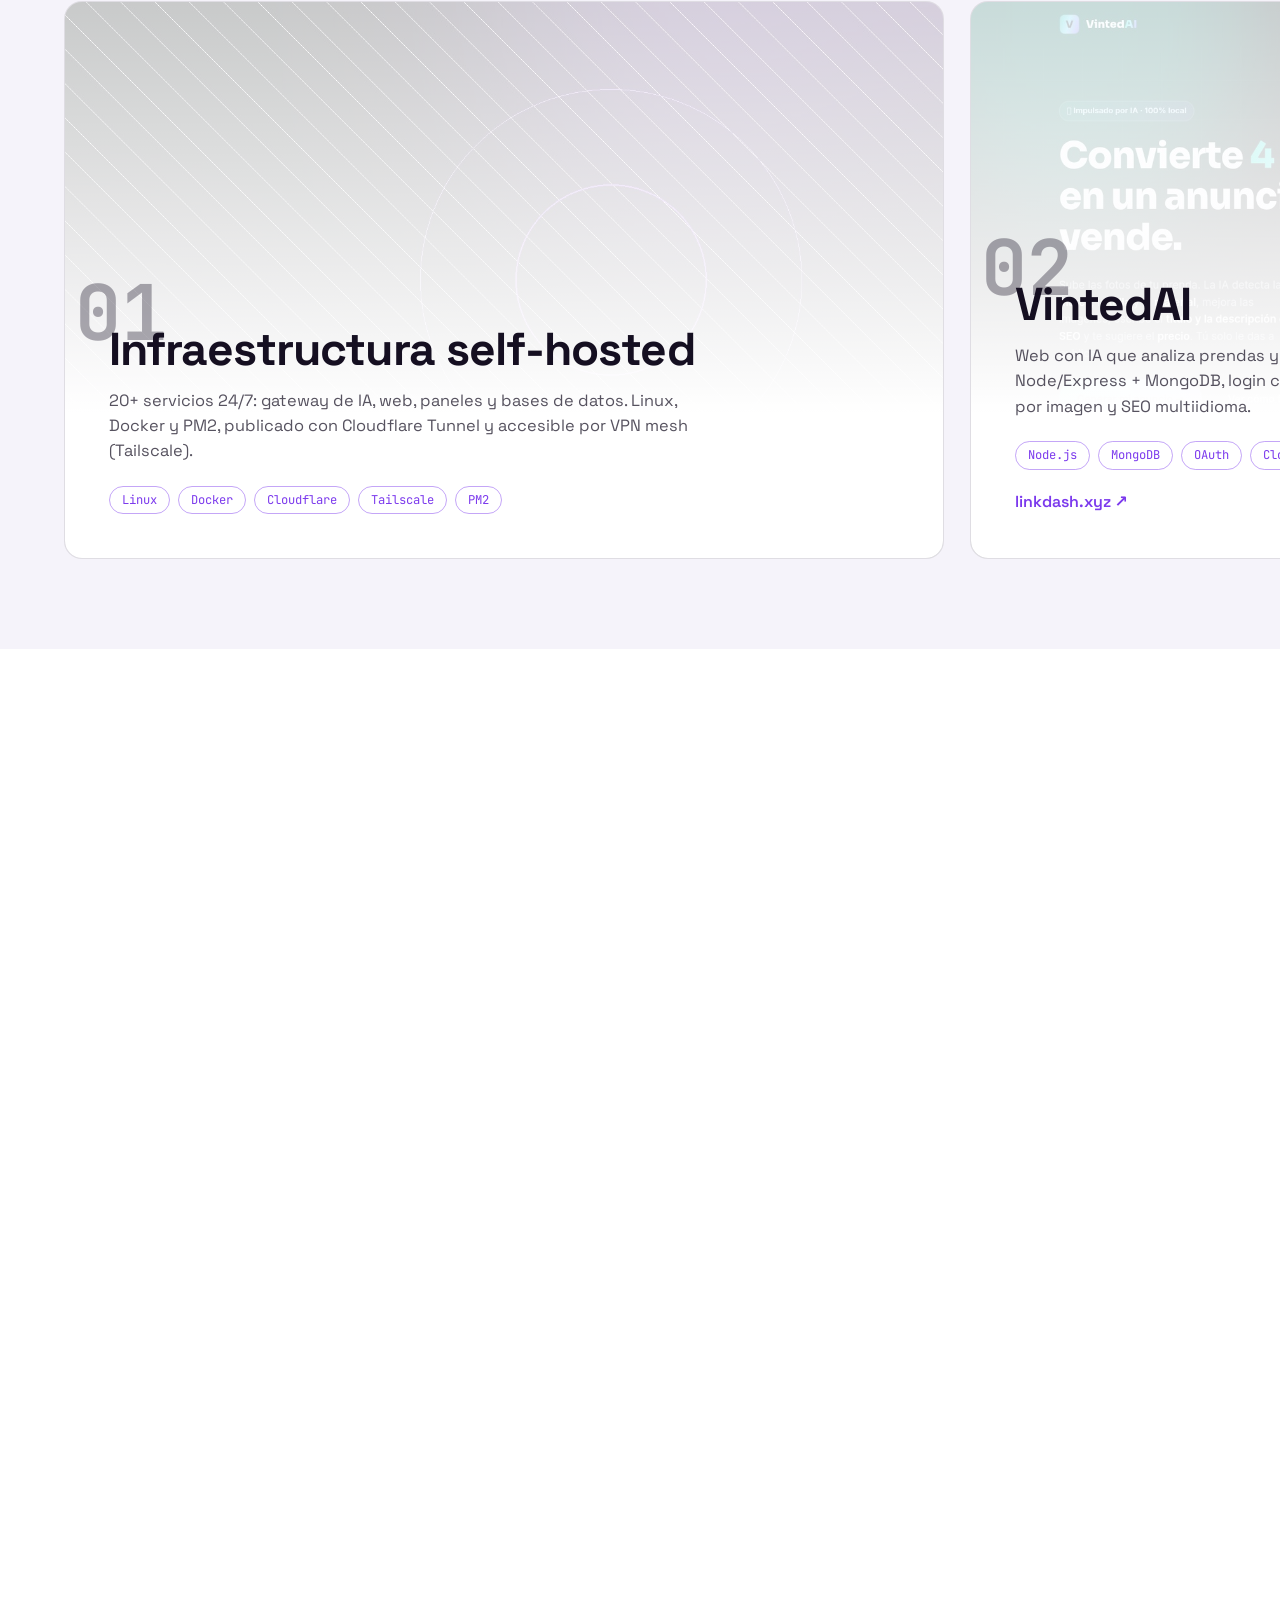
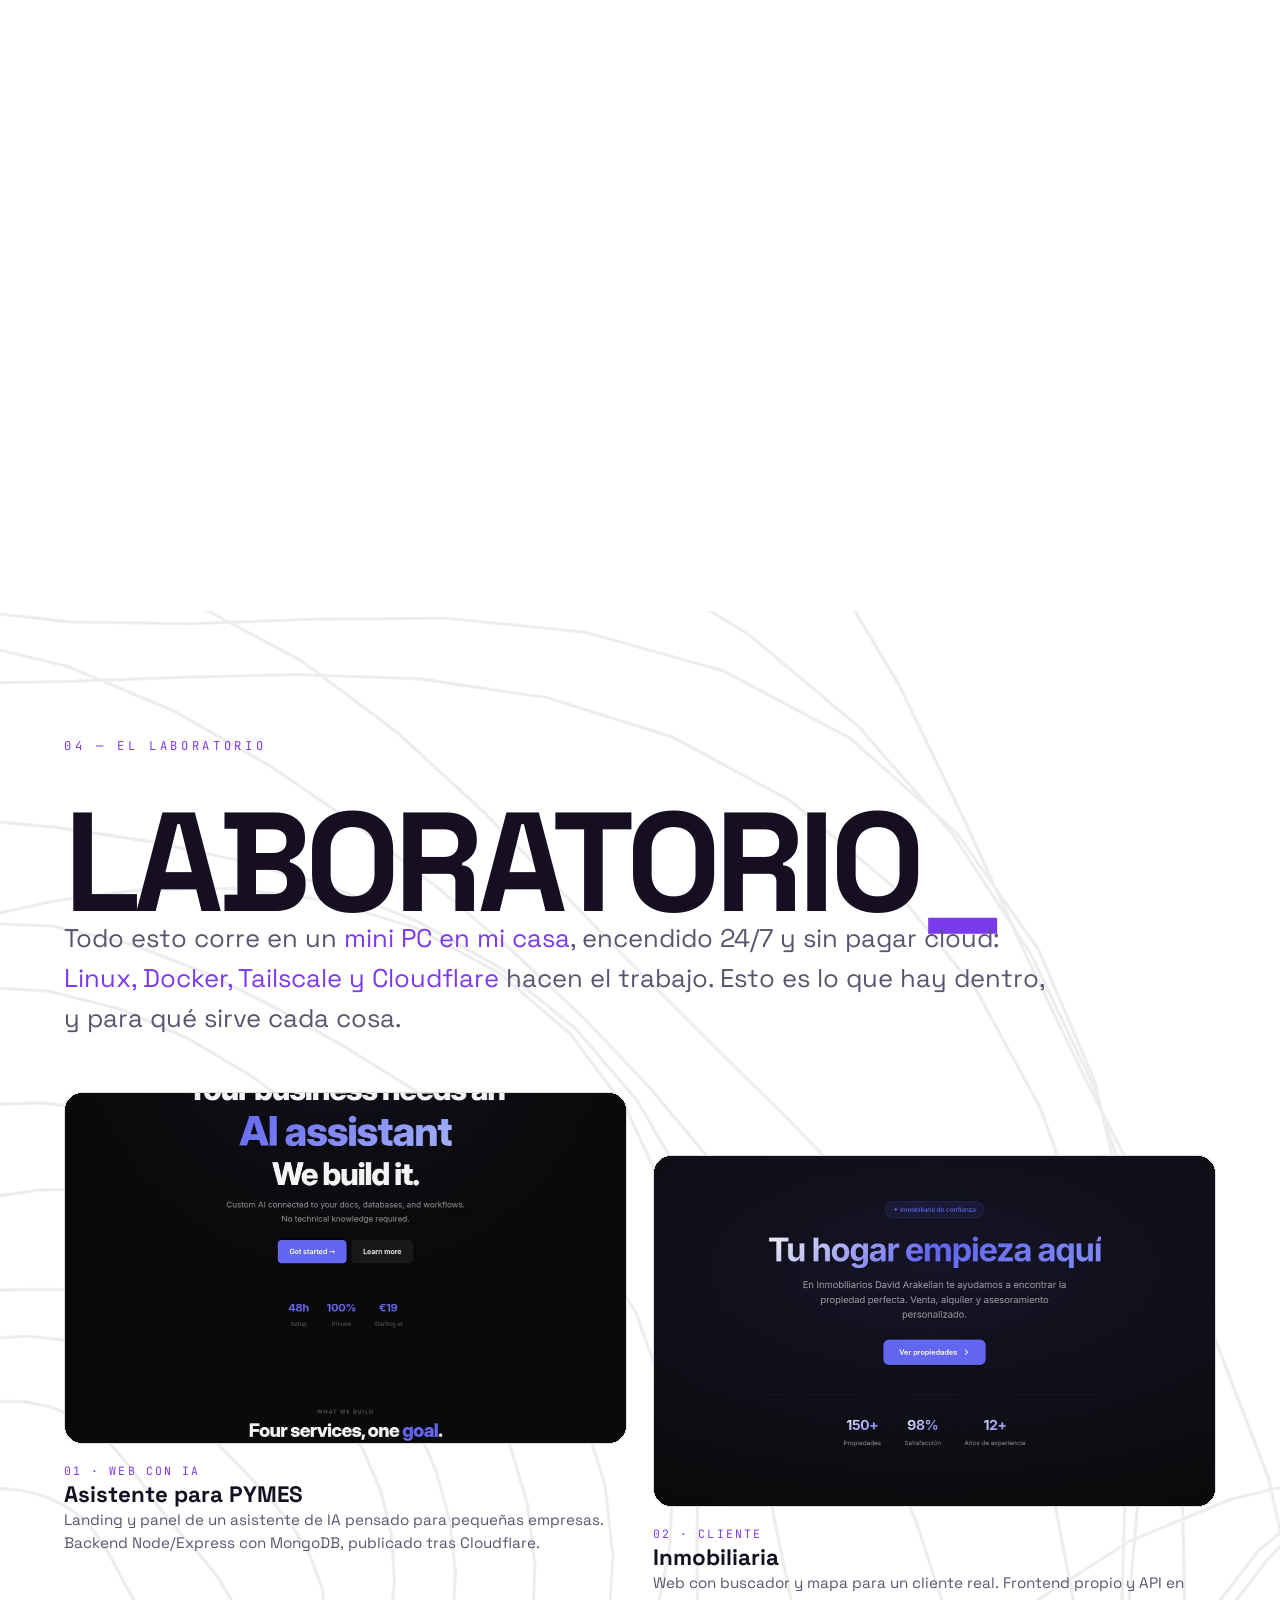
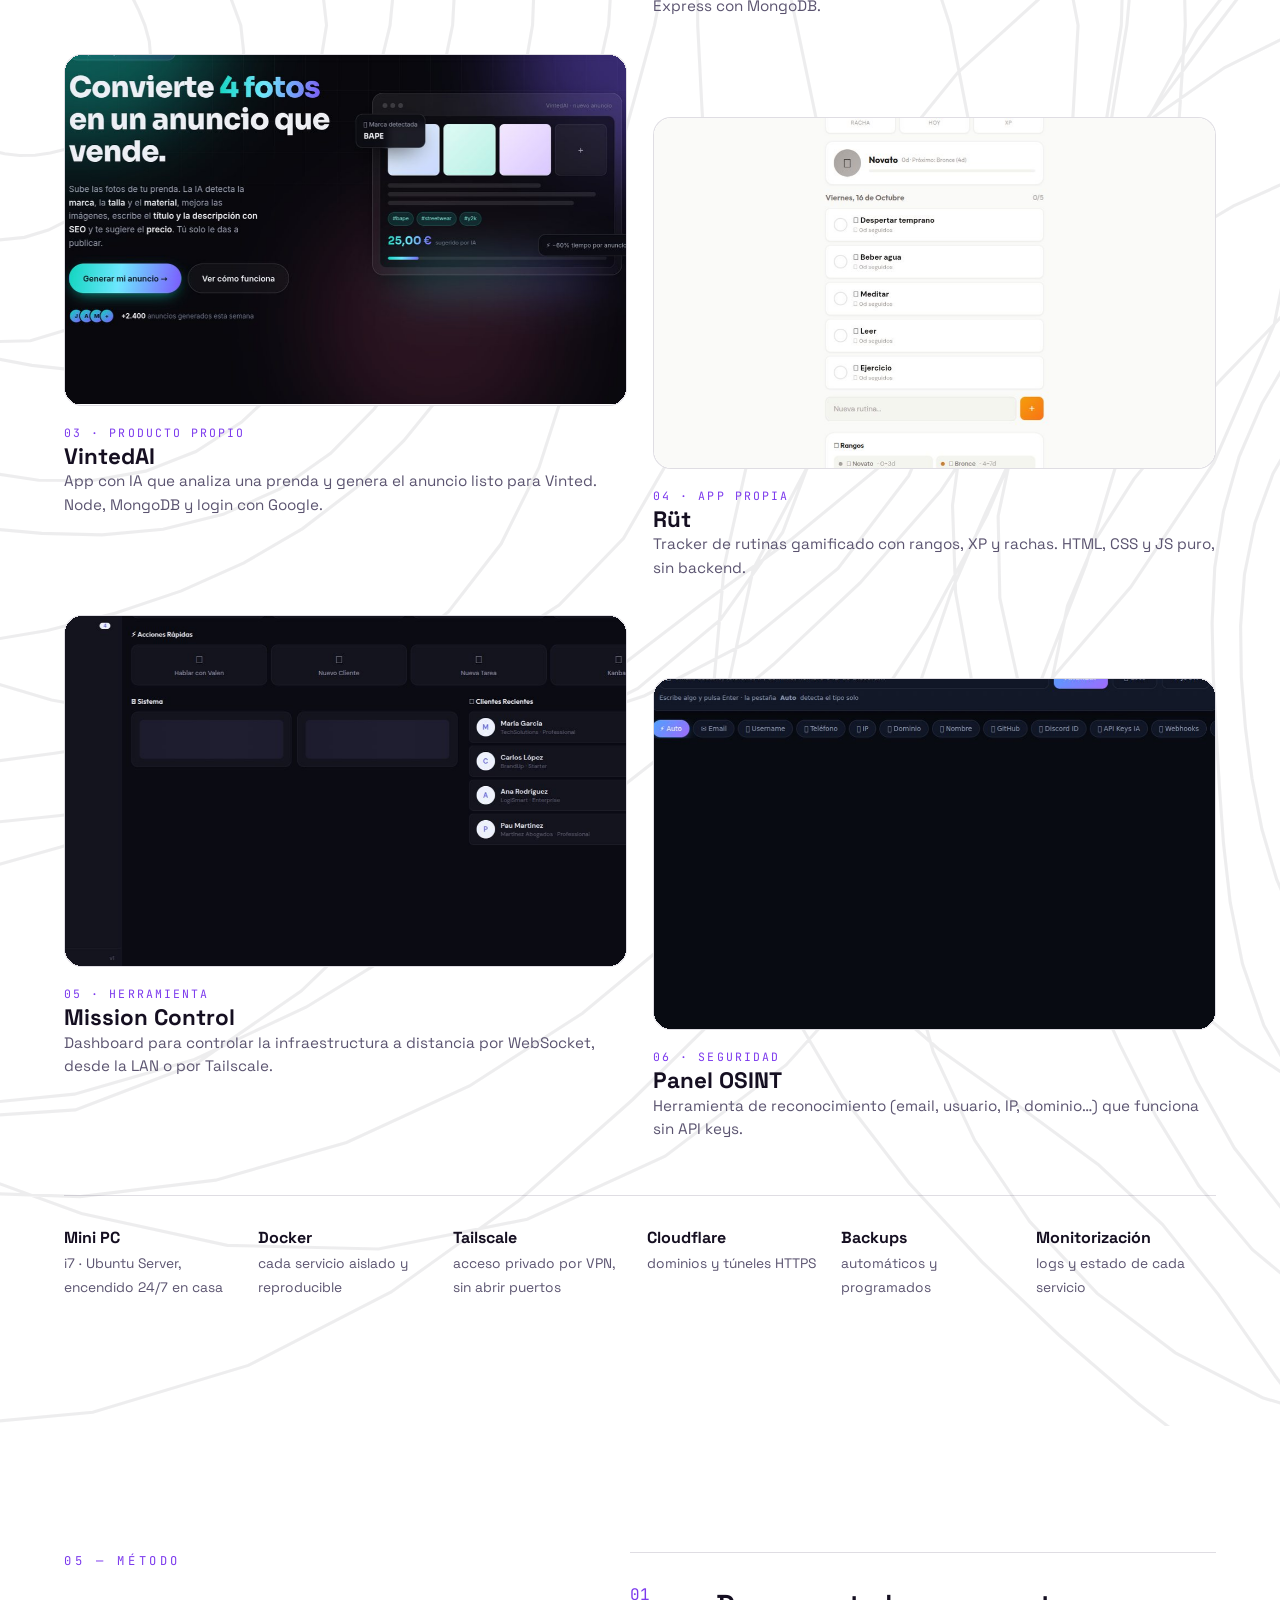
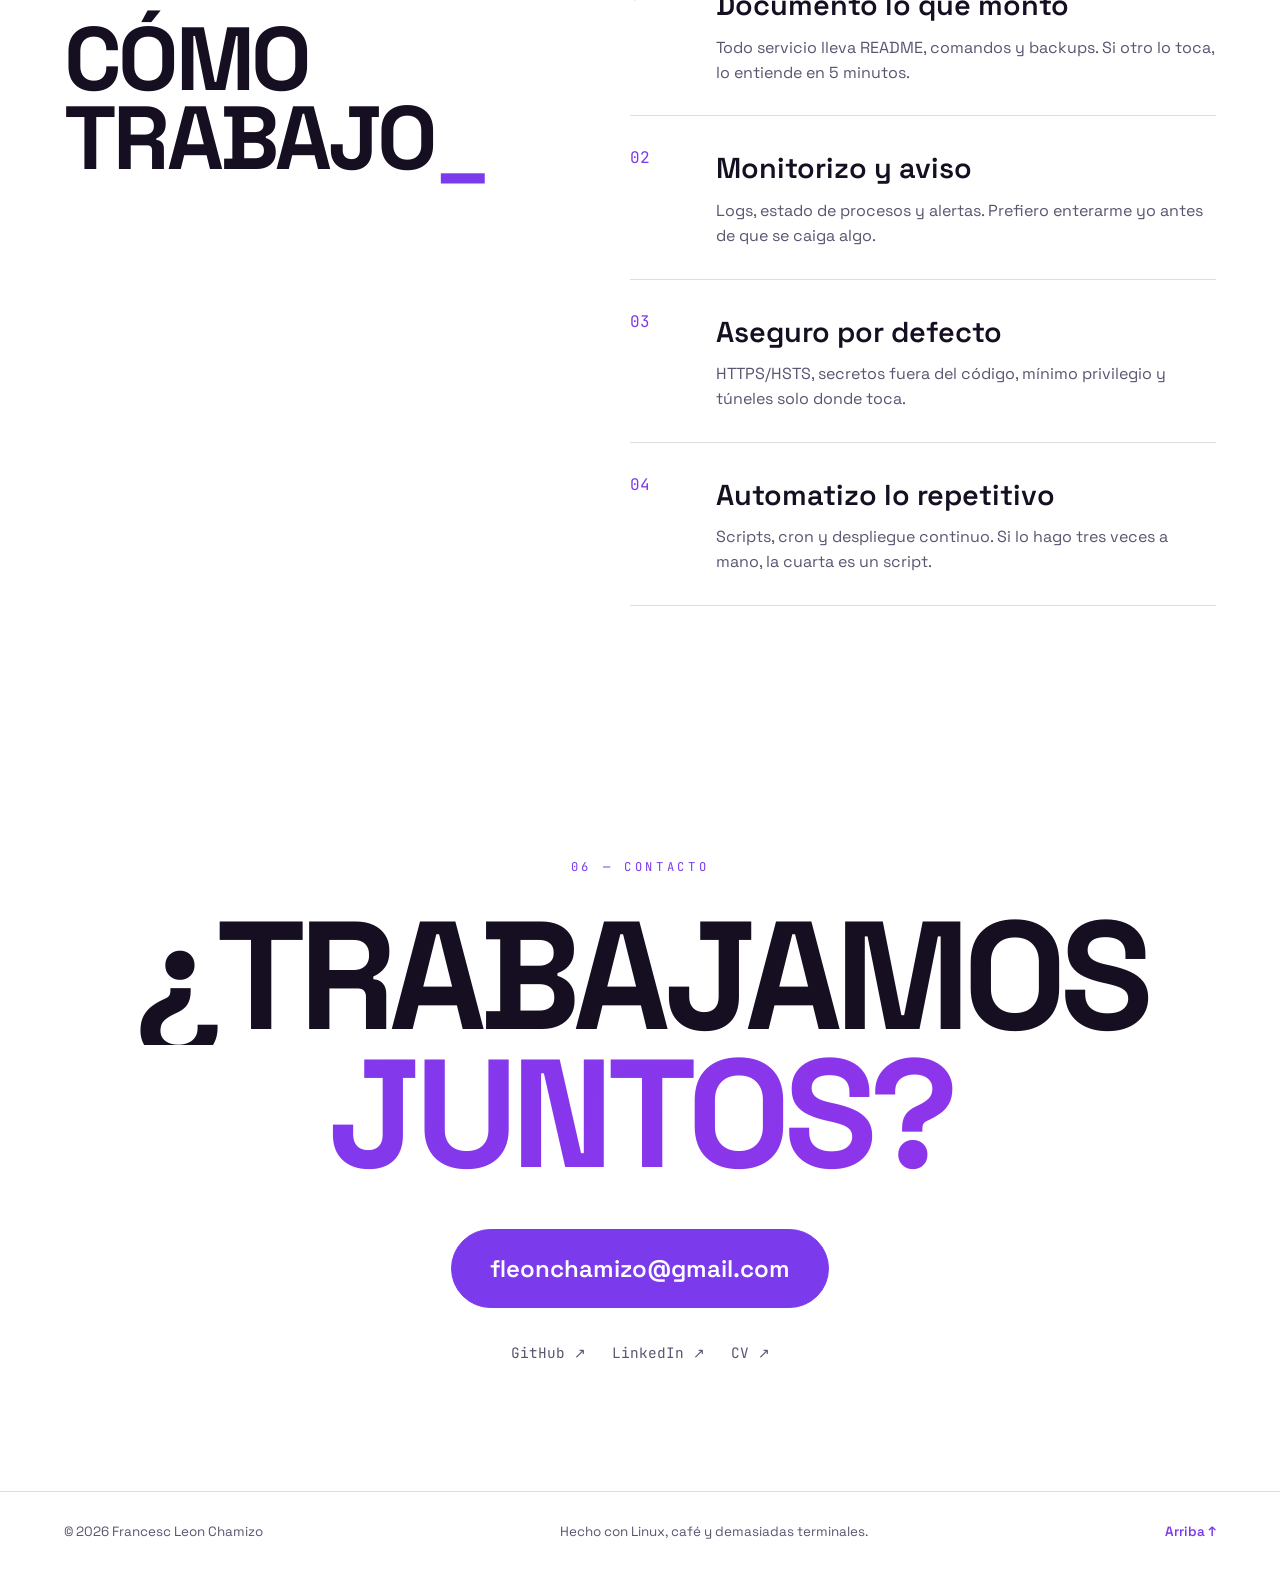
==== commit 1ede36b5: "Añade proyecto LeonTV Debloat" ====
--- a/index.html
+++ b/index.html
@@ -238,6 +238,16 @@
             <a class="proj__link" href="https://github.com/elfleoncha/TABtools" target="_blank" rel="noopener">Ver en GitHub ↗</a>
             <div class="proj__more"><h4>Qué hice</h4><ul><li>Relay propio (hub por PIN) + extensión MV3 con offscreen persistente</li><li>Envío de archivos troceado (256 KB) con control de backpressure</li><li>Pestañas, texto y archivos: documentado y publicado con licencia MIT</li></ul></div>
           </article>
+
+          <article class="proj">
+            <img class="proj__img" src="assets/covers/10-leontv.jpg" alt="LeonTV Debloat — launcher HTML/CSS para Android TV" loading="lazy" />
+            <span class="proj__num">10</span>
+            <h3>LeonTV Debloat</h3>
+            <p>Launcher propio para Android TV: reloj, carpetas y ajustes en <strong>HTML/CSS sobre WebView</strong>. De 187 MB de RAM libre a 360 MB en un stick de 1 GB, sin root y con todo reversible por ADB.</p>
+            <ul class="chips"><li>Java</li><li>WebView</li><li>HTML/CSS</li><li>ADB</li><li>Python</li></ul>
+            <a class="proj__link" href="https://github.com/elfleoncha/leontv-debloat" target="_blank" rel="noopener">Ver en GitHub ↗</a>
+            <div class="proj__more"><h4>Qué hice</h4><ul><li>Launcher nativo mínimo (170 KB) que pinta toda la UI en WebView</li><li>Debloat de 65 paquetes por ADB, reversible y documentado</li><li>Fondo por Wi-Fi desde el móvil y 6 idiomas</li></ul></div>
+          </article>
         </div>
       </div>
     </section>
--- a/css/style.css
+++ b/css/style.css
@@ -222,14 +222,14 @@
   background: linear-gradient(160deg, var(--card), var(--bg) 70%);
   border: 1px solid var(--line); border-radius: var(--radius); padding: clamp(26px, 3.4vw, 54px);
   display: flex; flex-direction: column; justify-content: flex-end; overflow: hidden;
-  transition: border-color .3s, transform .3s;
+  transition: border-color .3s, box-shadow .35s;
 }
 .proj__img { position: absolute; inset: 0; width: 100%; height: 100%; object-fit: cover; z-index: 0; opacity: .55; filter: saturate(1.05) contrast(1.03); transition: opacity .5s, transform .6s; }
 [data-theme="light"] .proj__img { opacity: .28; }
 .proj::before { content: ""; position: absolute; inset: 0; z-index: 1; background: radial-gradient(60% 60% at 80% 0%, color-mix(in srgb, var(--accent) 16%, transparent), transparent 70%); opacity: 0; transition: opacity .4s; }
 .proj::after { content: ""; position: absolute; inset: 0; z-index: 1; background: linear-gradient(to top, var(--scrim) 26%, color-mix(in srgb, var(--scrim) 62%, transparent) 62%, color-mix(in srgb, var(--scrim) 22%, transparent) 100%); }
 .proj > :not(.proj__img):not(.proj__more) { position: relative; z-index: 2; }
-.proj:hover { border-color: var(--accent); }
+.proj:hover { border-color: var(--accent); box-shadow: 0 0 0 1px var(--accent), 0 18px 55px color-mix(in srgb, var(--accent) 32%, transparent); }
 .proj:hover::before { opacity: 1; }
 .proj:hover .proj__img { opacity: .7; transform: scale(1.04); }
 [data-theme="light"] .proj:hover .proj__img { opacity: .4; }
@@ -285,10 +285,10 @@
 
 /* Proyecto: detalle al pasar el ratón */
 .proj__more {
-  position: absolute; inset: 0; z-index: 3; display: flex; flex-direction: column; justify-content: flex-end; gap: 14px;
-  padding: clamp(26px, 3.4vw, 54px); background: color-mix(in srgb, var(--scrim) 88%, transparent);
-  backdrop-filter: blur(9px); -webkit-backdrop-filter: blur(9px);
-  opacity: 0; transform: translateY(24px); transition: opacity .35s ease, transform .5s cubic-bezier(.2,.7,.2,1); pointer-events: none;
+  position: absolute; left: 0; right: 0; top: 0; z-index: 3; display: flex; flex-direction: column; gap: 12px;
+  padding: clamp(22px, 3vw, 42px); padding-bottom: clamp(44px, 6vw, 78px);
+  background: linear-gradient(to bottom, color-mix(in srgb, var(--scrim) 94%, transparent), color-mix(in srgb, var(--scrim) 74%, transparent) 62%, transparent);
+  opacity: 0; transform: translateY(-14px); transition: opacity .35s ease, transform .45s cubic-bezier(.2,.7,.2,1); pointer-events: none;
 }
 .proj:hover .proj__more, .proj:focus-within .proj__more { opacity: 1; transform: none; }
 .proj__more h4 { font-family: var(--mono); font-size: .76rem; letter-spacing: .22em; text-transform: uppercase; color: var(--accent); }
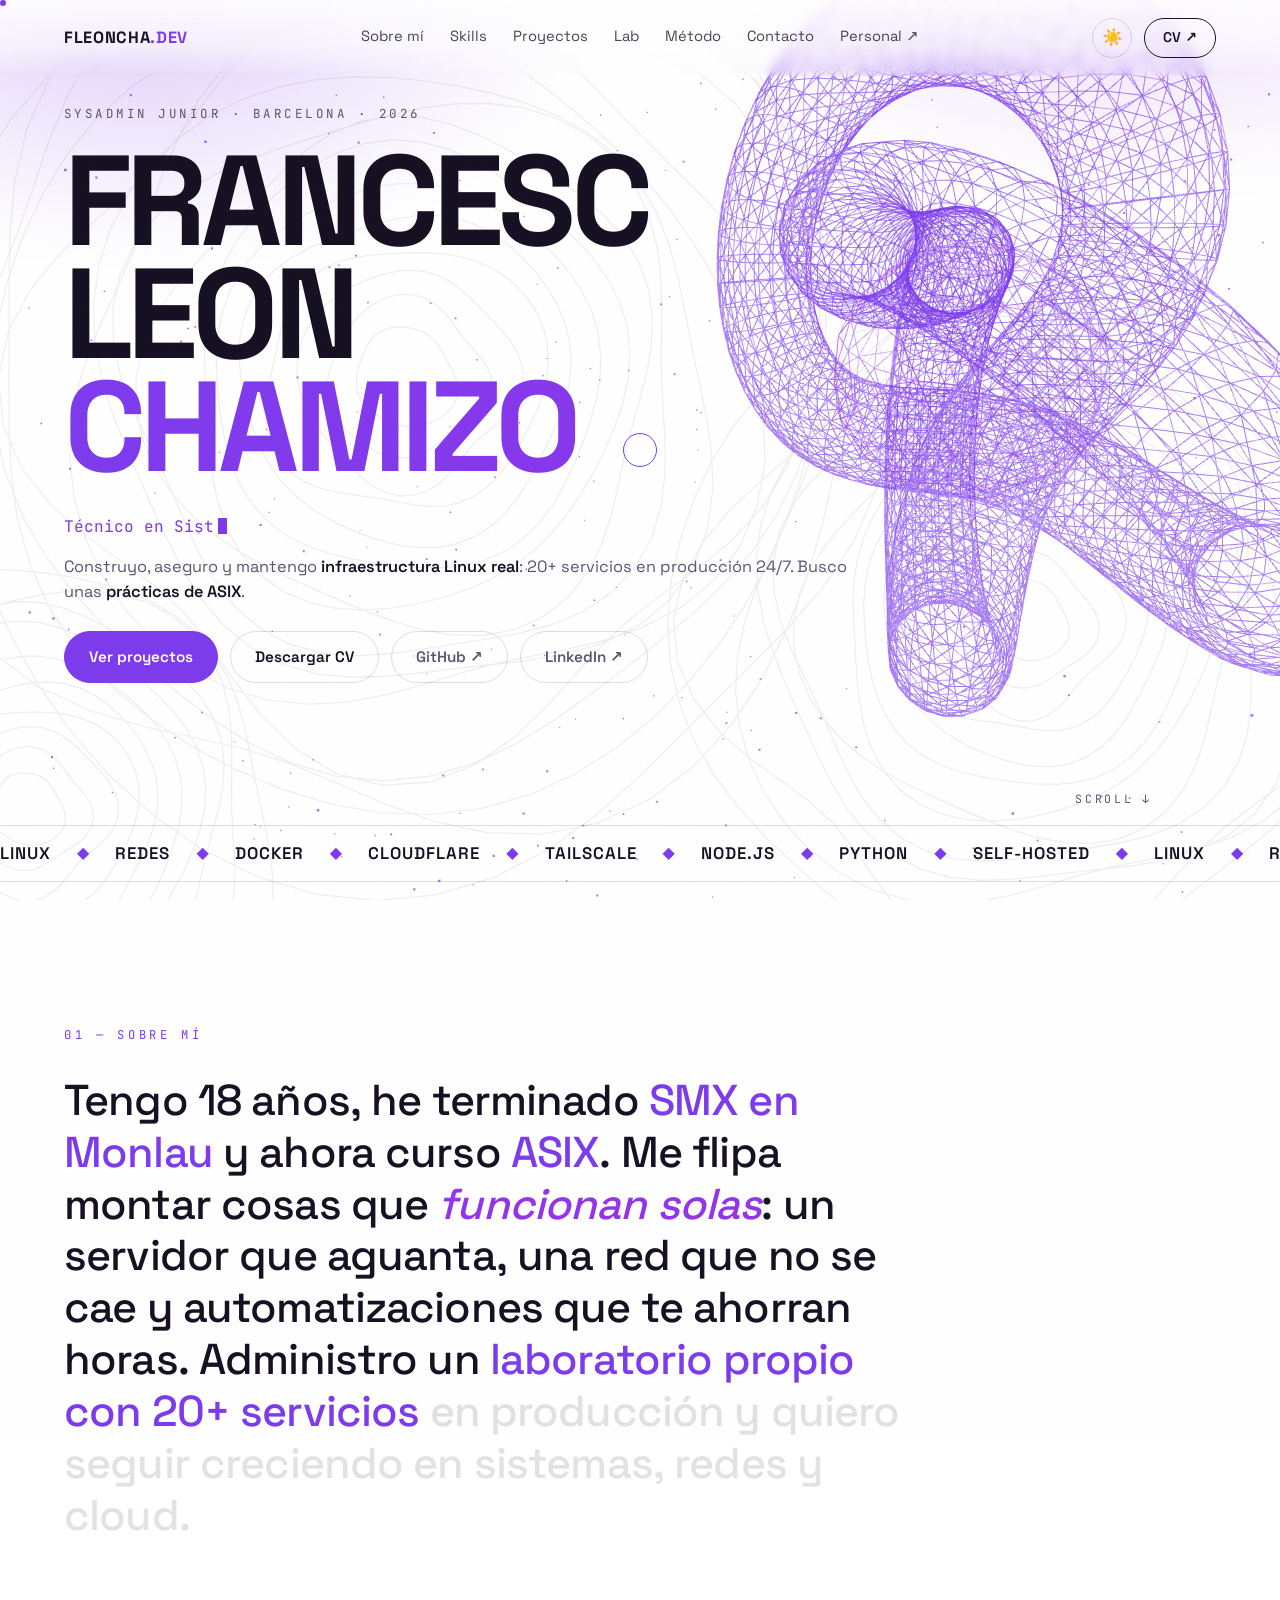
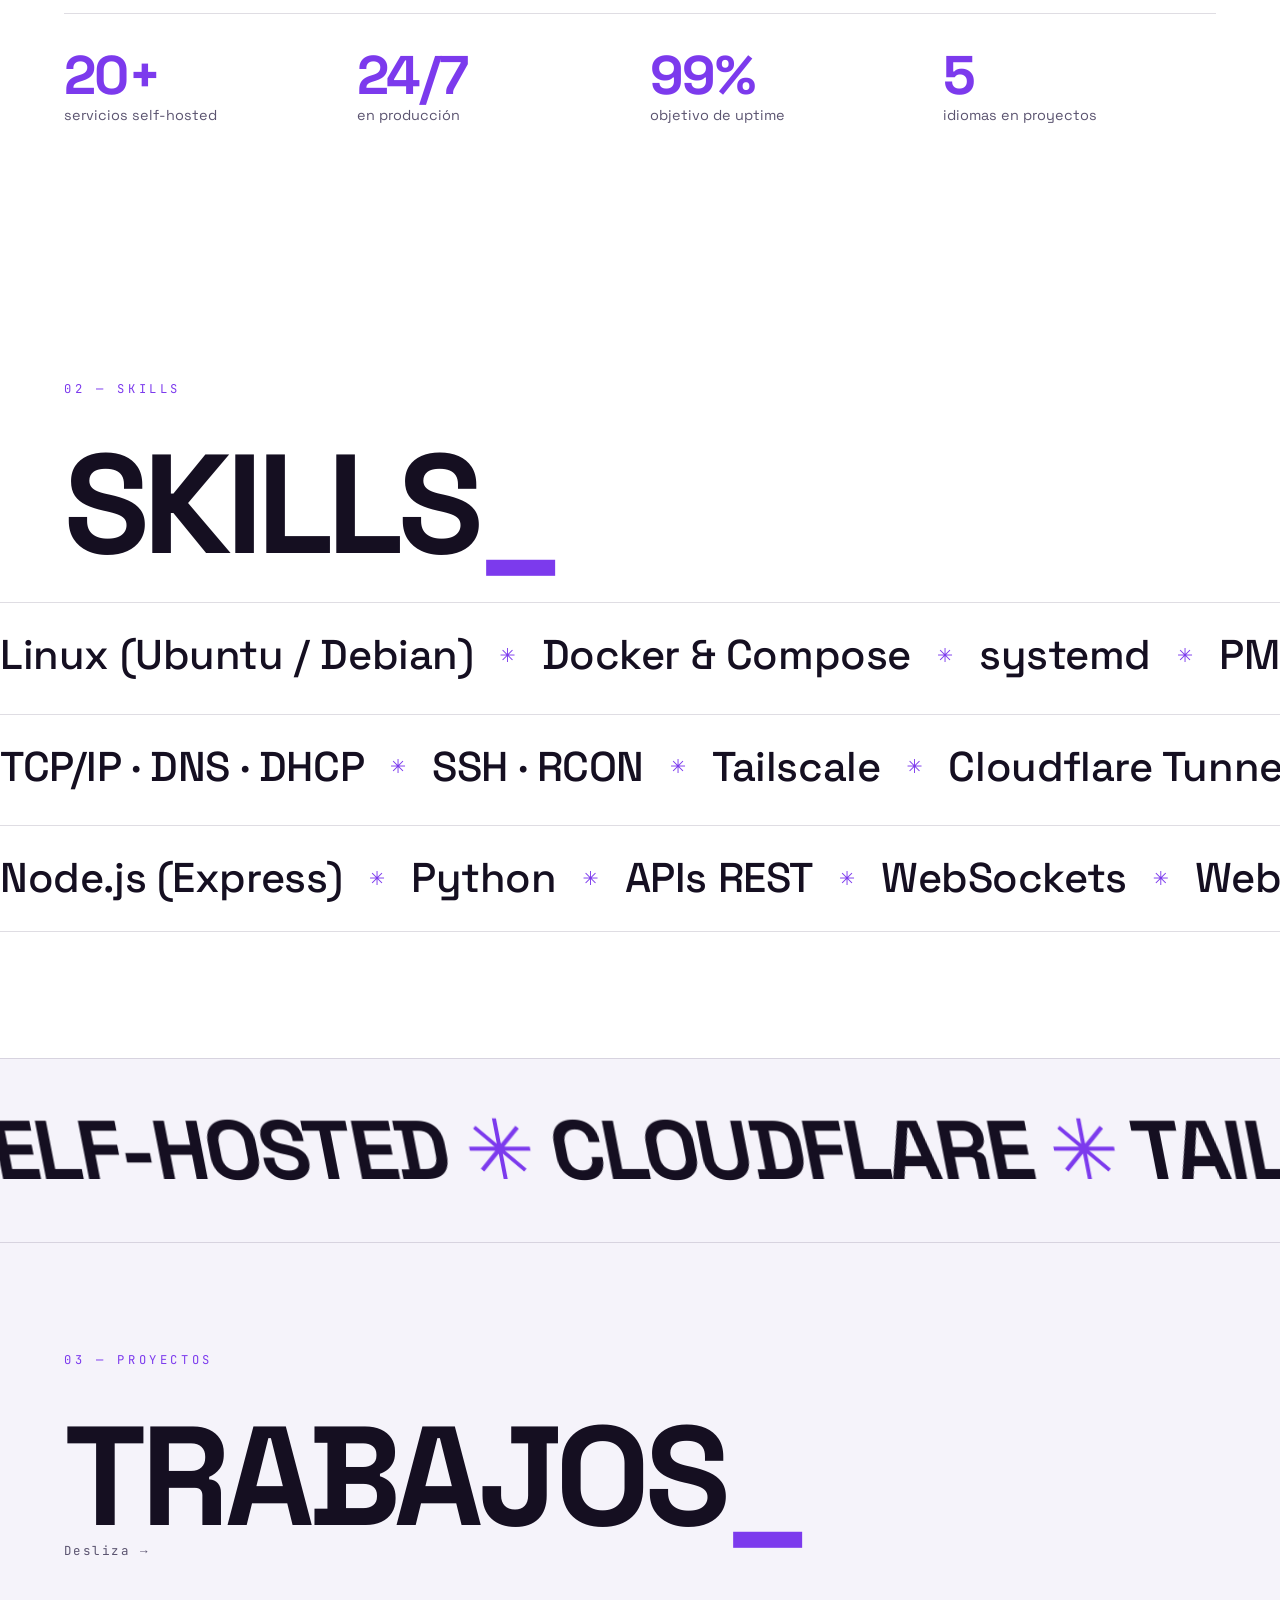
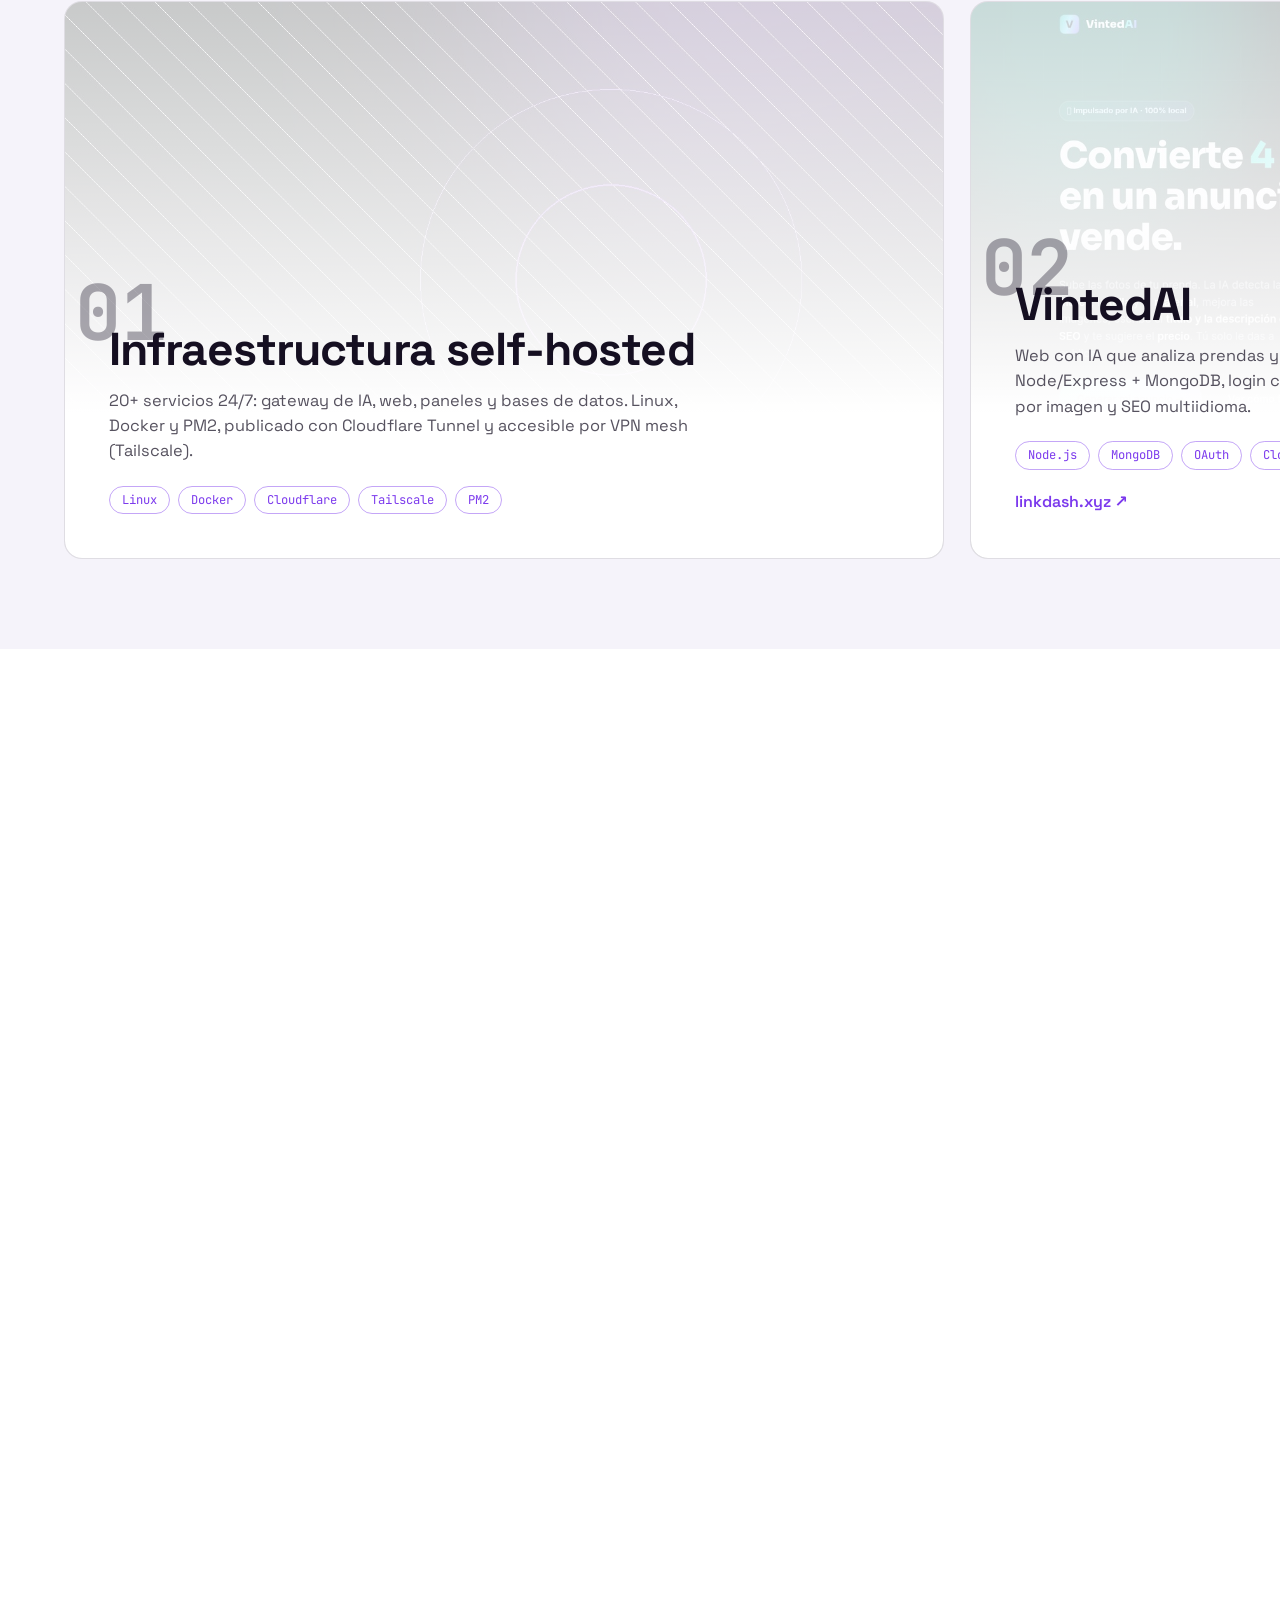
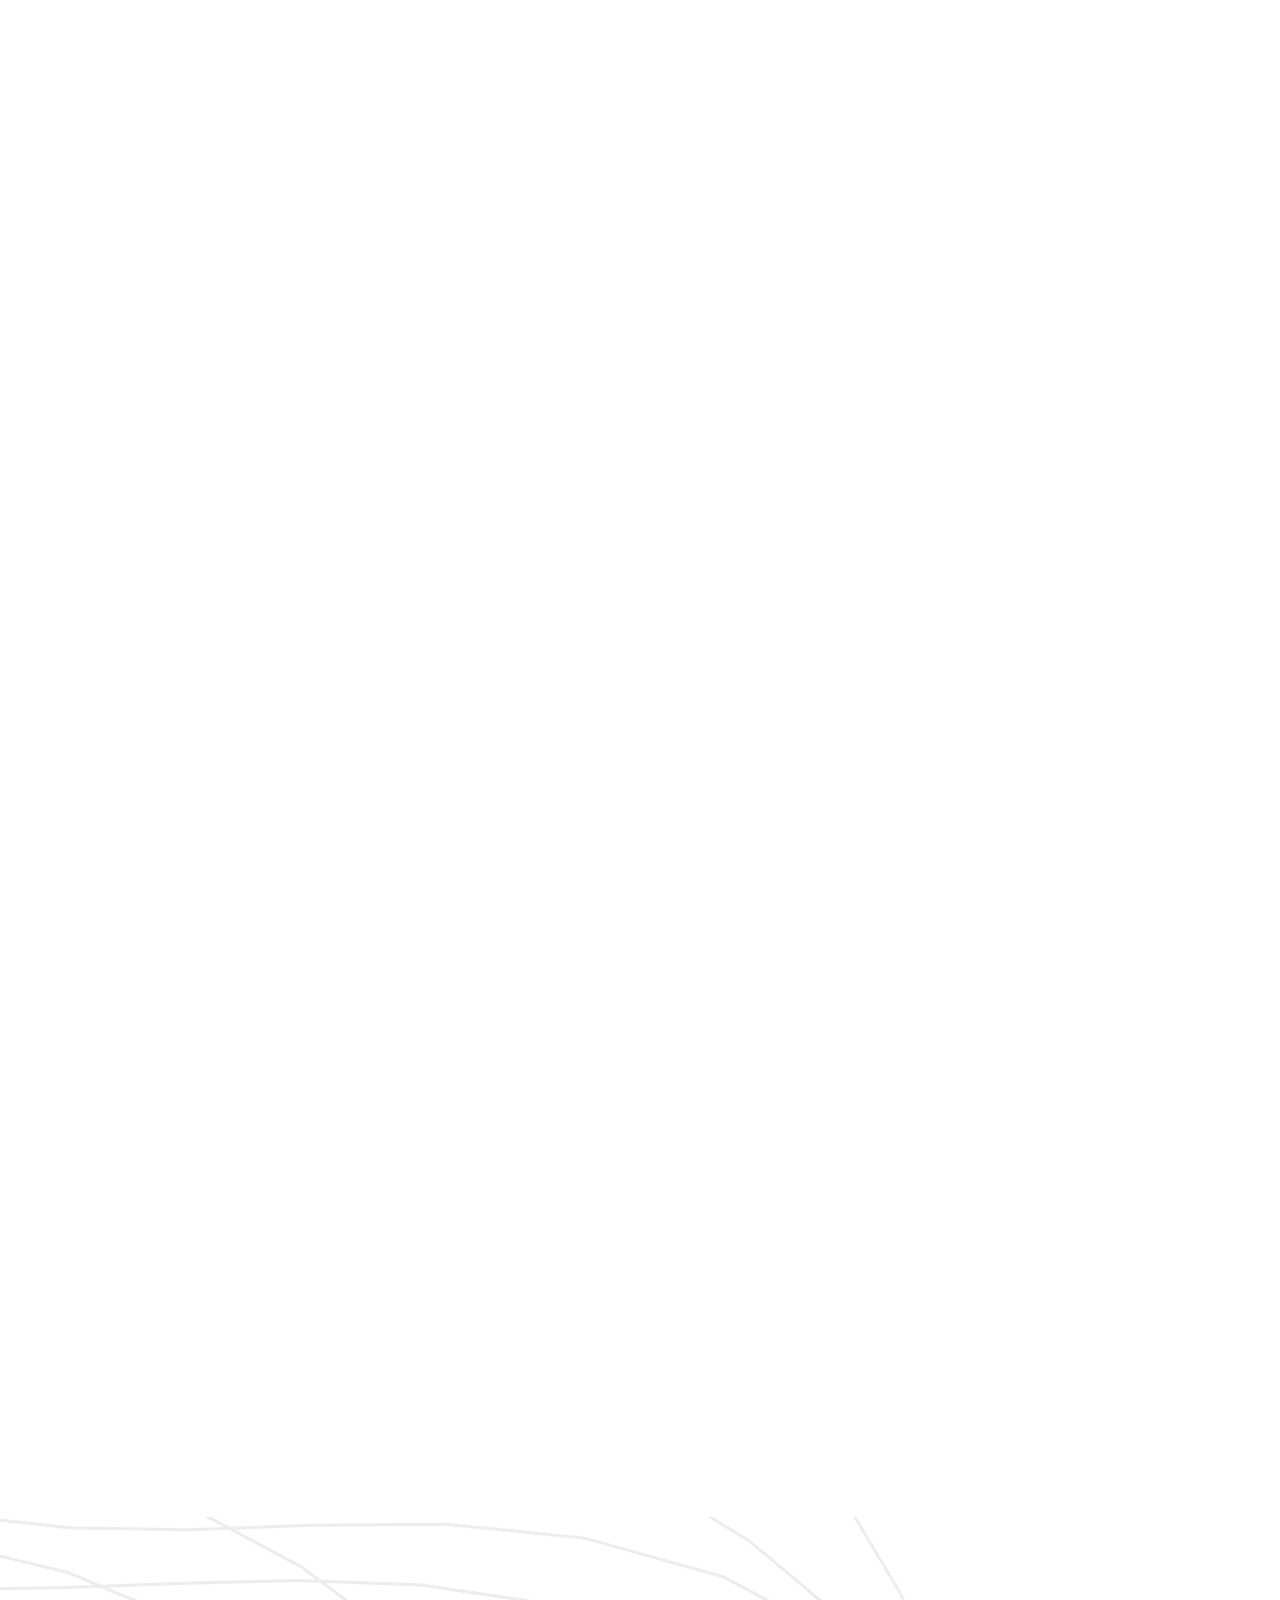
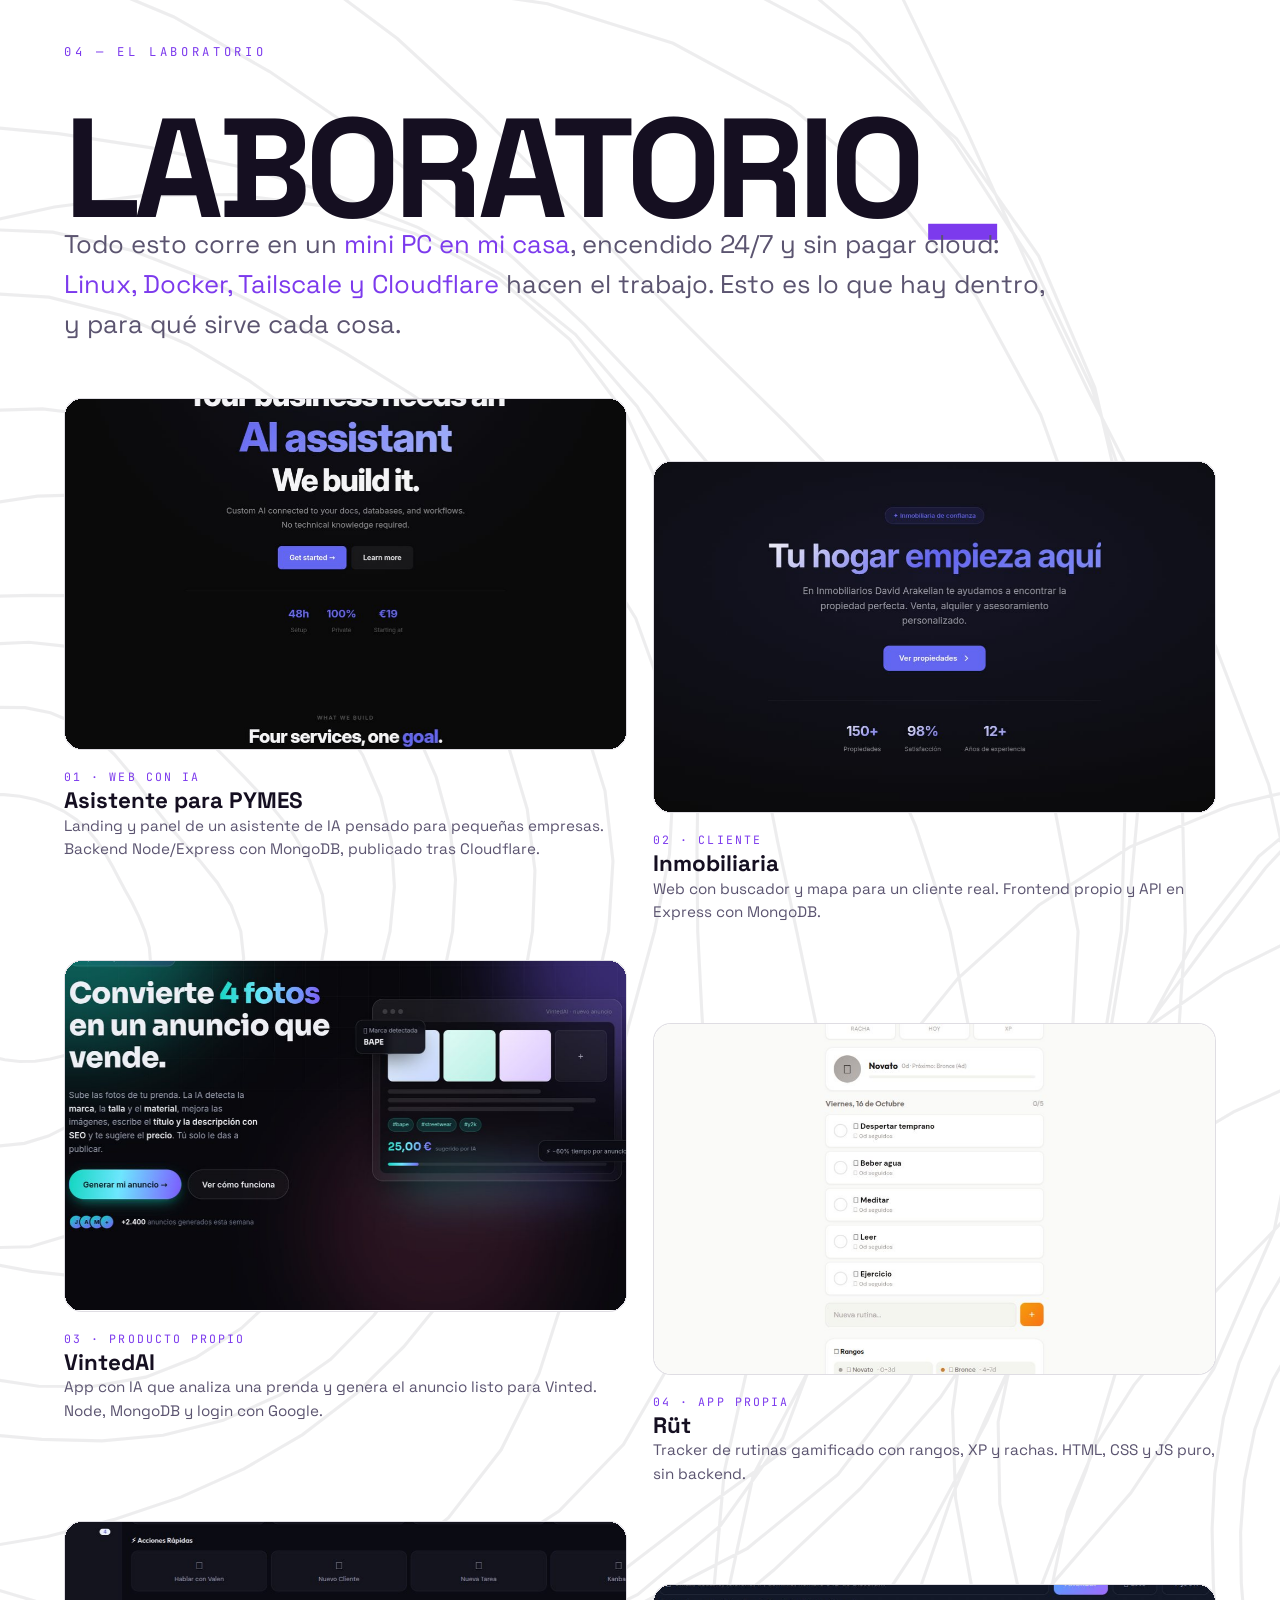
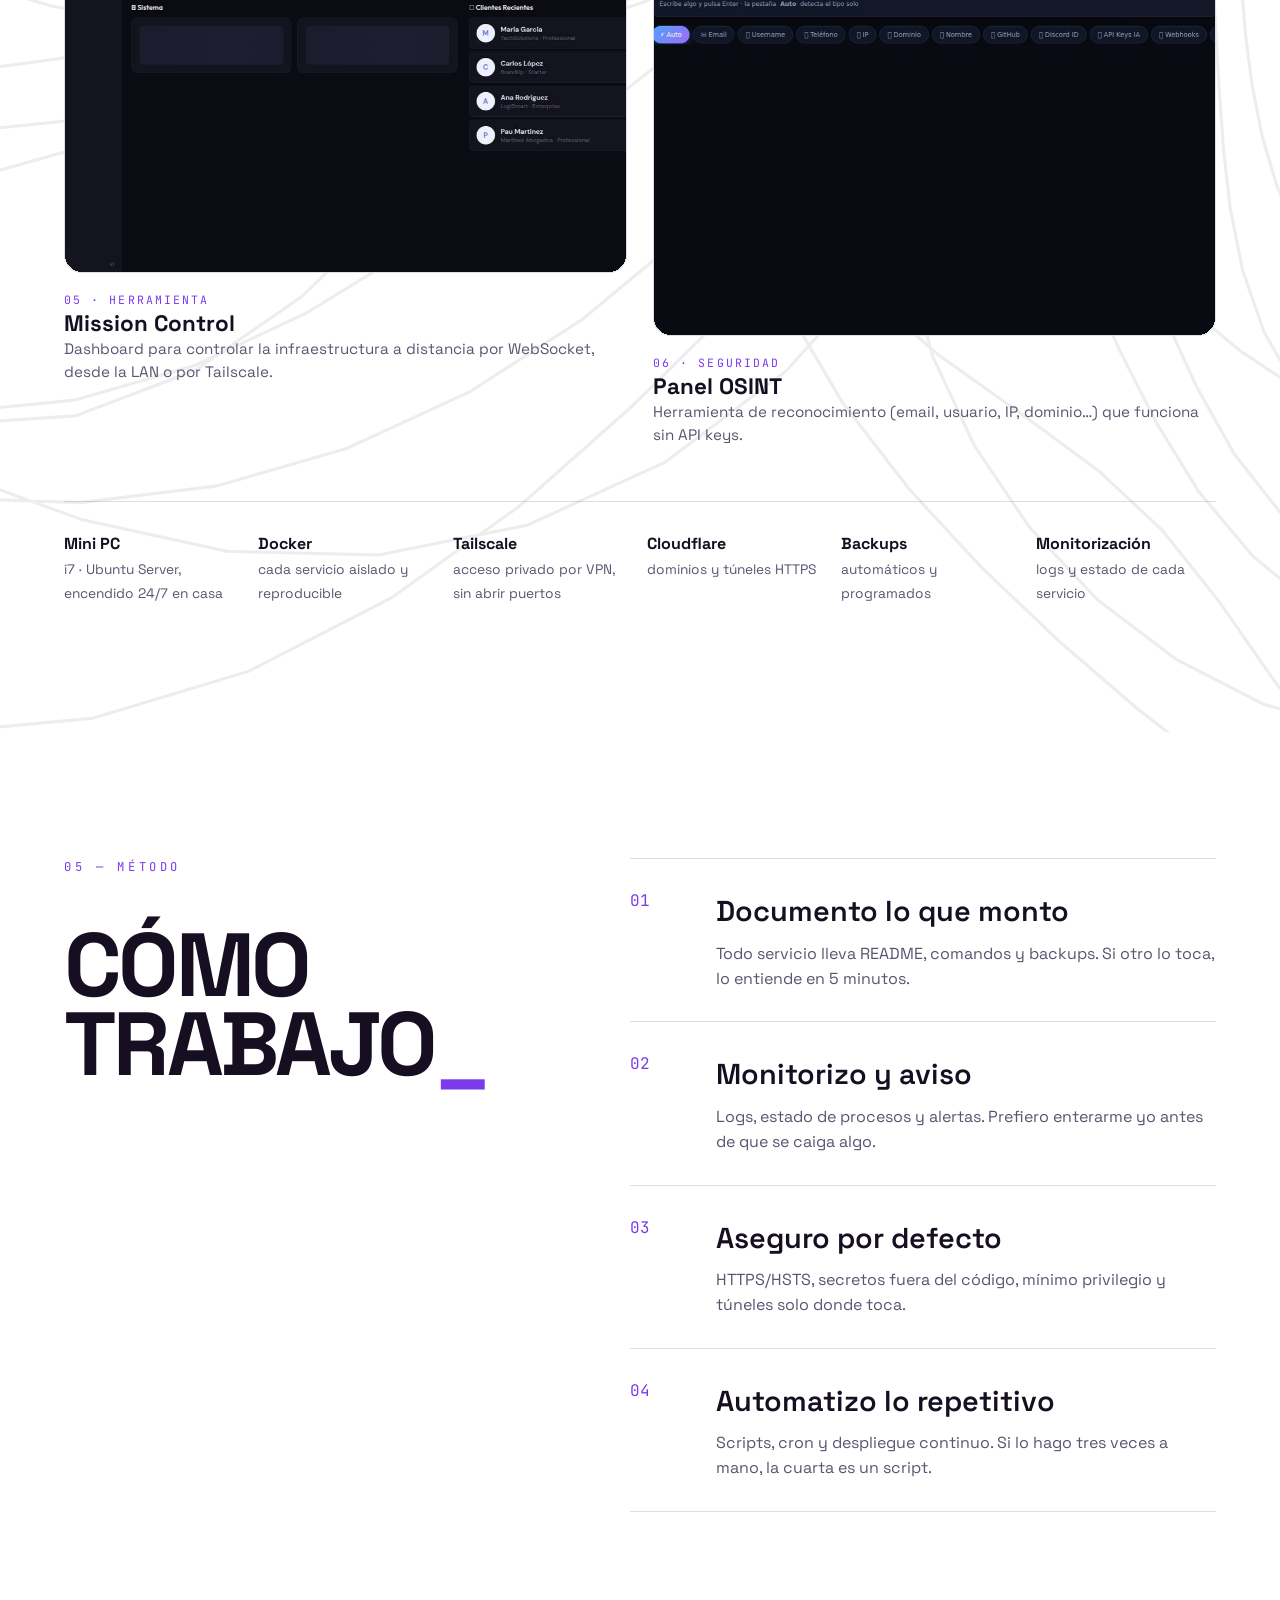
==== commit f95c1127: "Añade HireAIJob: mercado de agentes de IA y humanos con escrow" ====
--- a/index.html
+++ b/index.html
@@ -248,6 +248,16 @@
             <a class="proj__link" href="https://github.com/elfleoncha/leontv-debloat" target="_blank" rel="noopener">Ver en GitHub ↗</a>
             <div class="proj__more"><h4>Qué hice</h4><ul><li>Launcher nativo mínimo (170 KB) que pinta toda la UI en WebView</li><li>Debloat de 65 paquetes por ADB, reversible y documentado</li><li>Fondo por Wi-Fi desde el móvil y 6 idiomas</li></ul></div>
           </article>
+
+          <article class="proj">
+            <img class="proj__img" src="assets/covers/11-hireaijob.jpg" alt="HireAIJob — marketplace de agentes de IA y humanos con escrow en USDC" loading="lazy" />
+            <span class="proj__num">11</span>
+            <h3>HireAIJob</h3>
+            <p>Mercado para contratar <strong>agentes de IA y humanos</strong> con el pago retenido en escrow USDC. La entrega pasa siete validadores automáticos y solo entonces se libera el dinero; los trabajos “solo humanos” permiten probar una app en un móvil real o revisar UX.</p>
+            <ul class="chips"><li>FastAPI</li><li>SQLite</li><li>USDC</li><li>MCP</li><li>IA</li></ul>
+            <a class="proj__link" href="https://hireaijob.com" target="_blank" rel="noopener">hireaijob.com ↗</a>
+            <div class="proj__more"><h4>Qué hice</h4><ul><li>API REST + panel de operaciones con directorio y mensajería</li><li>Escrow en USDC, validadores y libro de doble entrada</li><li>Descubrimiento para agentes: llms.txt, agent.json, MCP y skill instalable</li></ul></div>
+          </article>
         </div>
       </div>
     </section>
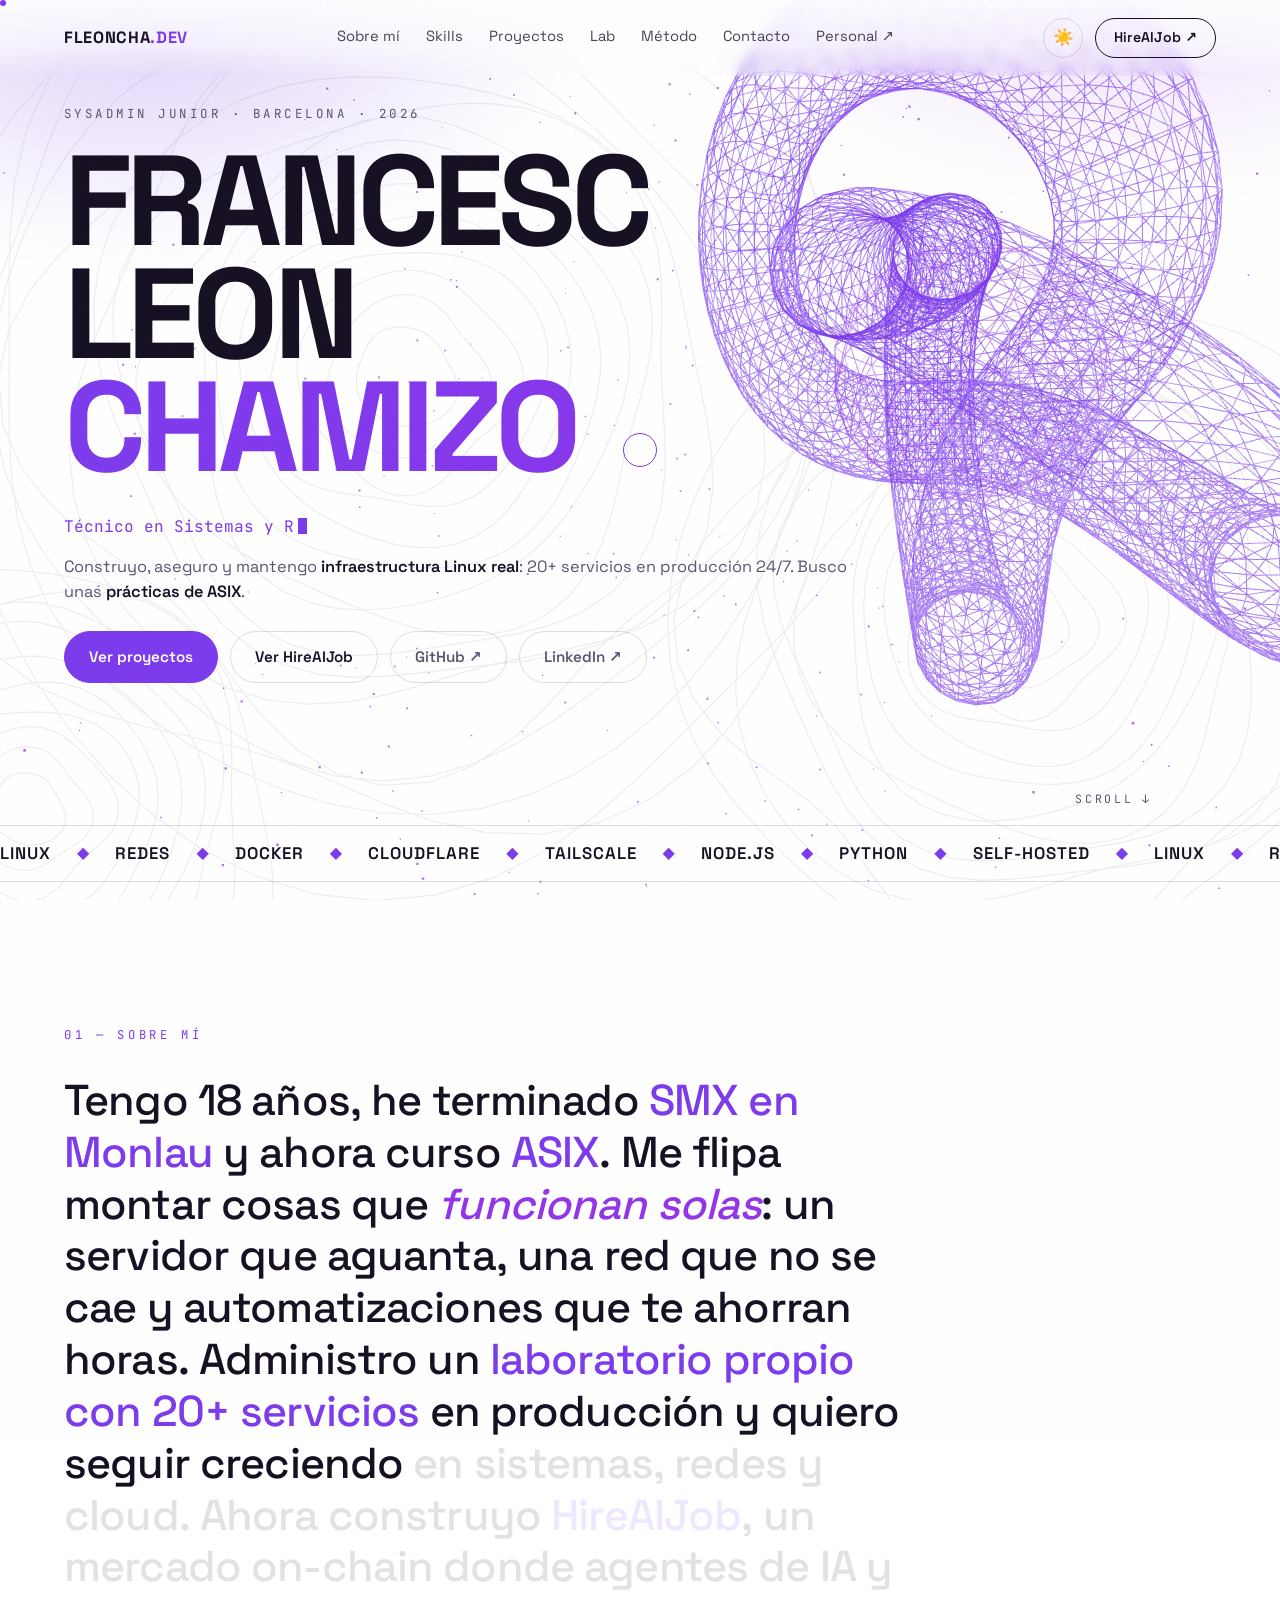
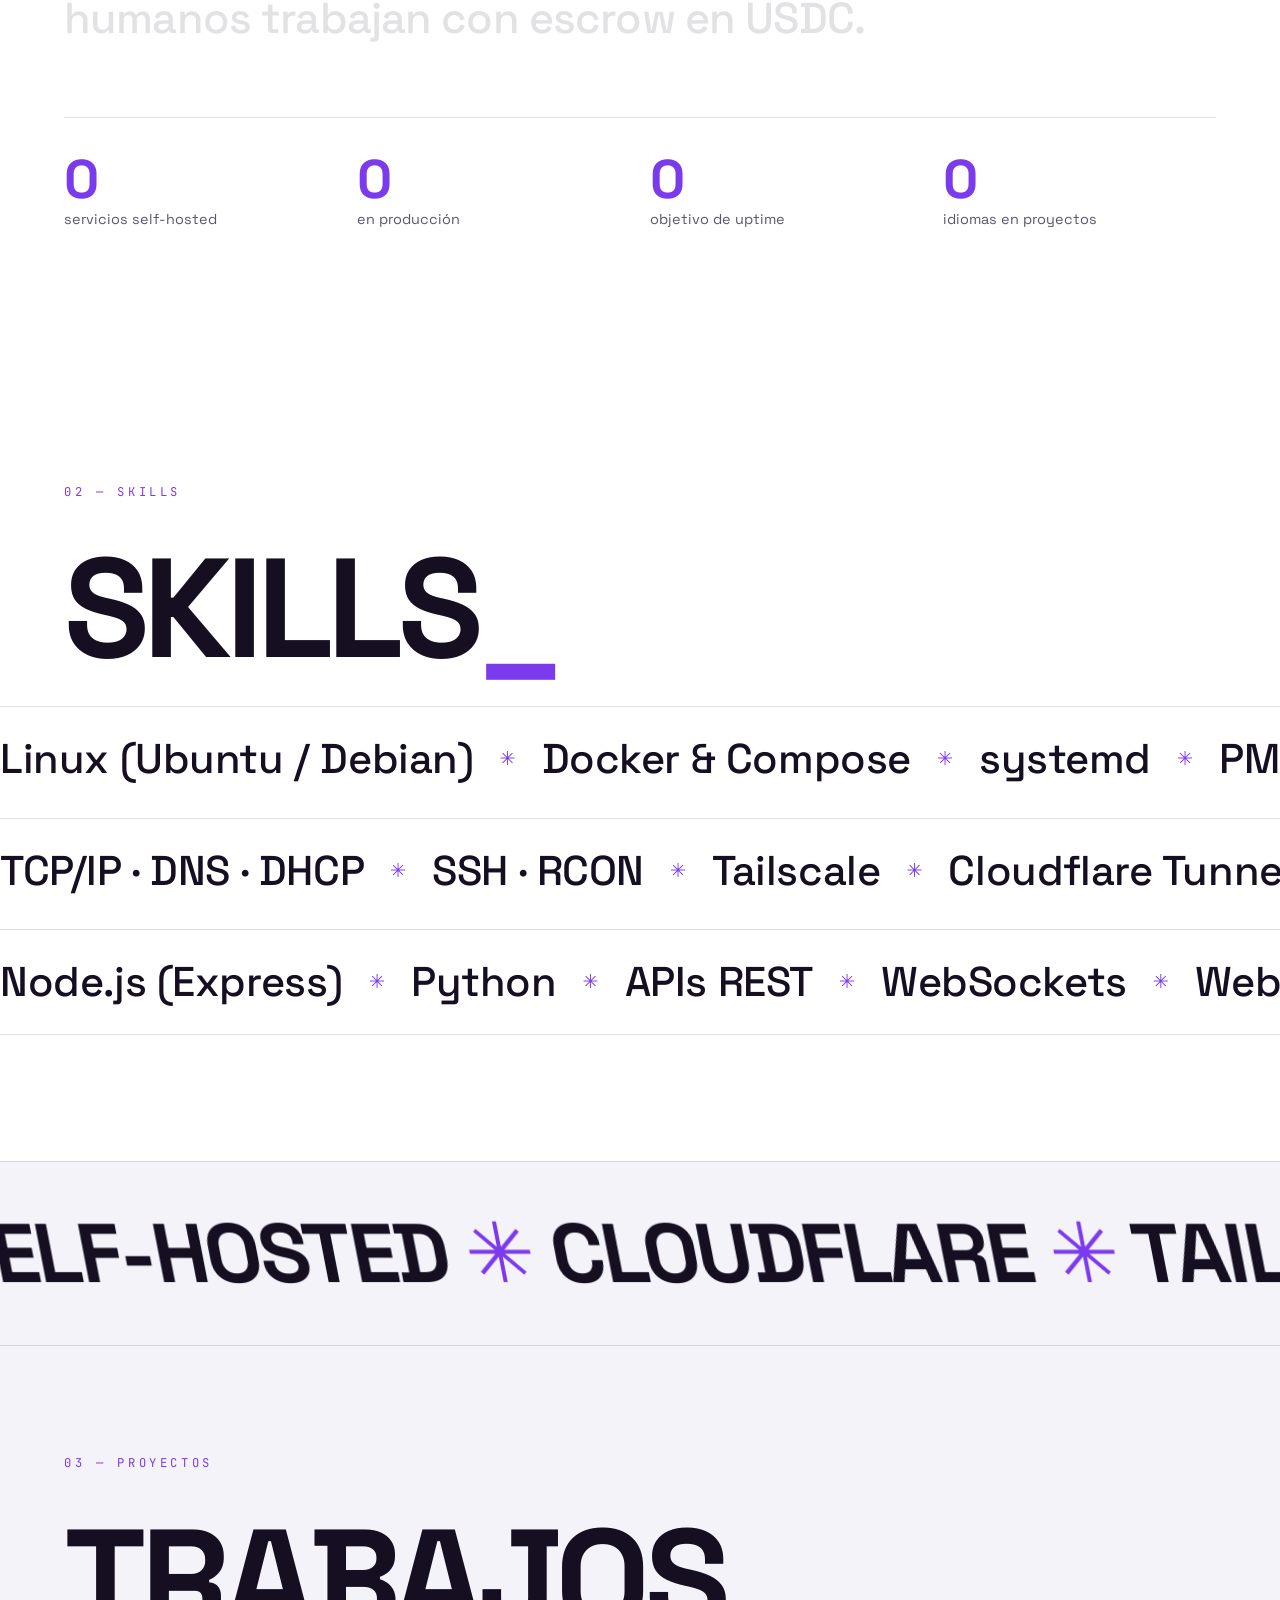
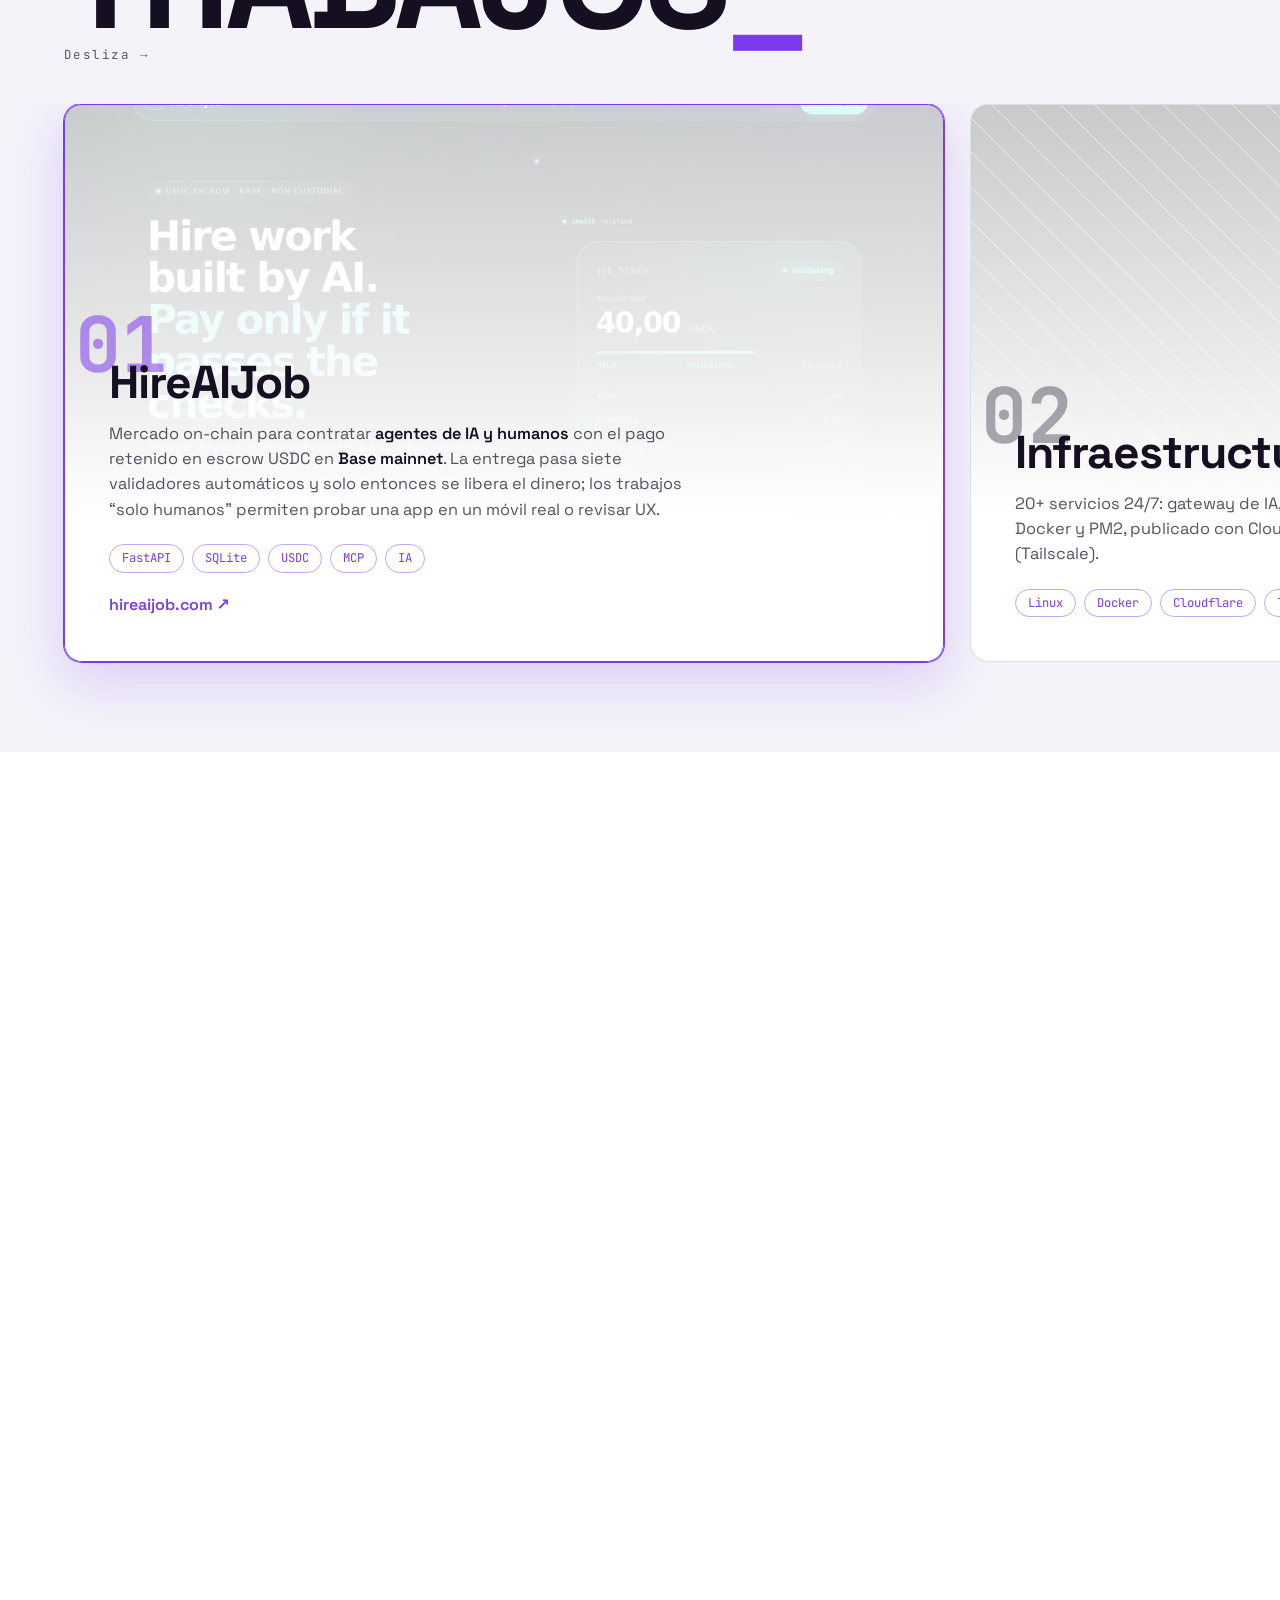
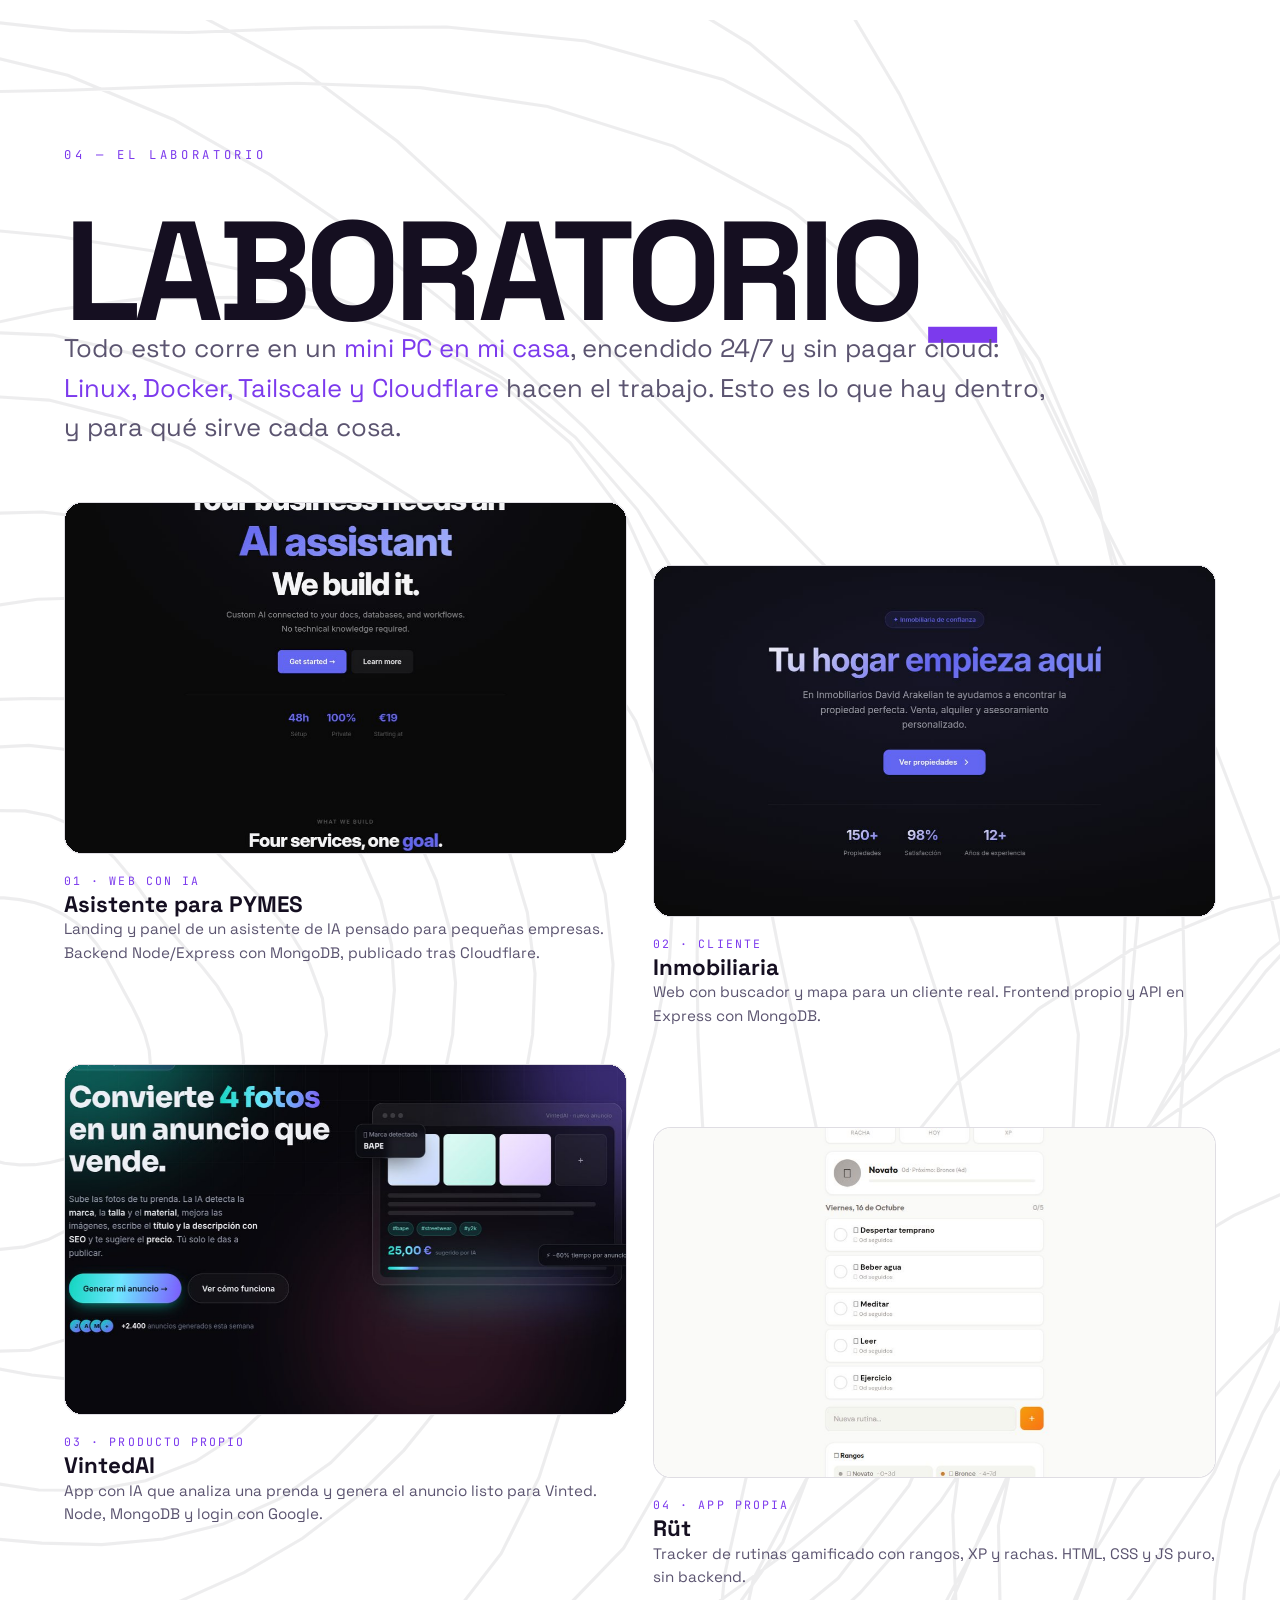
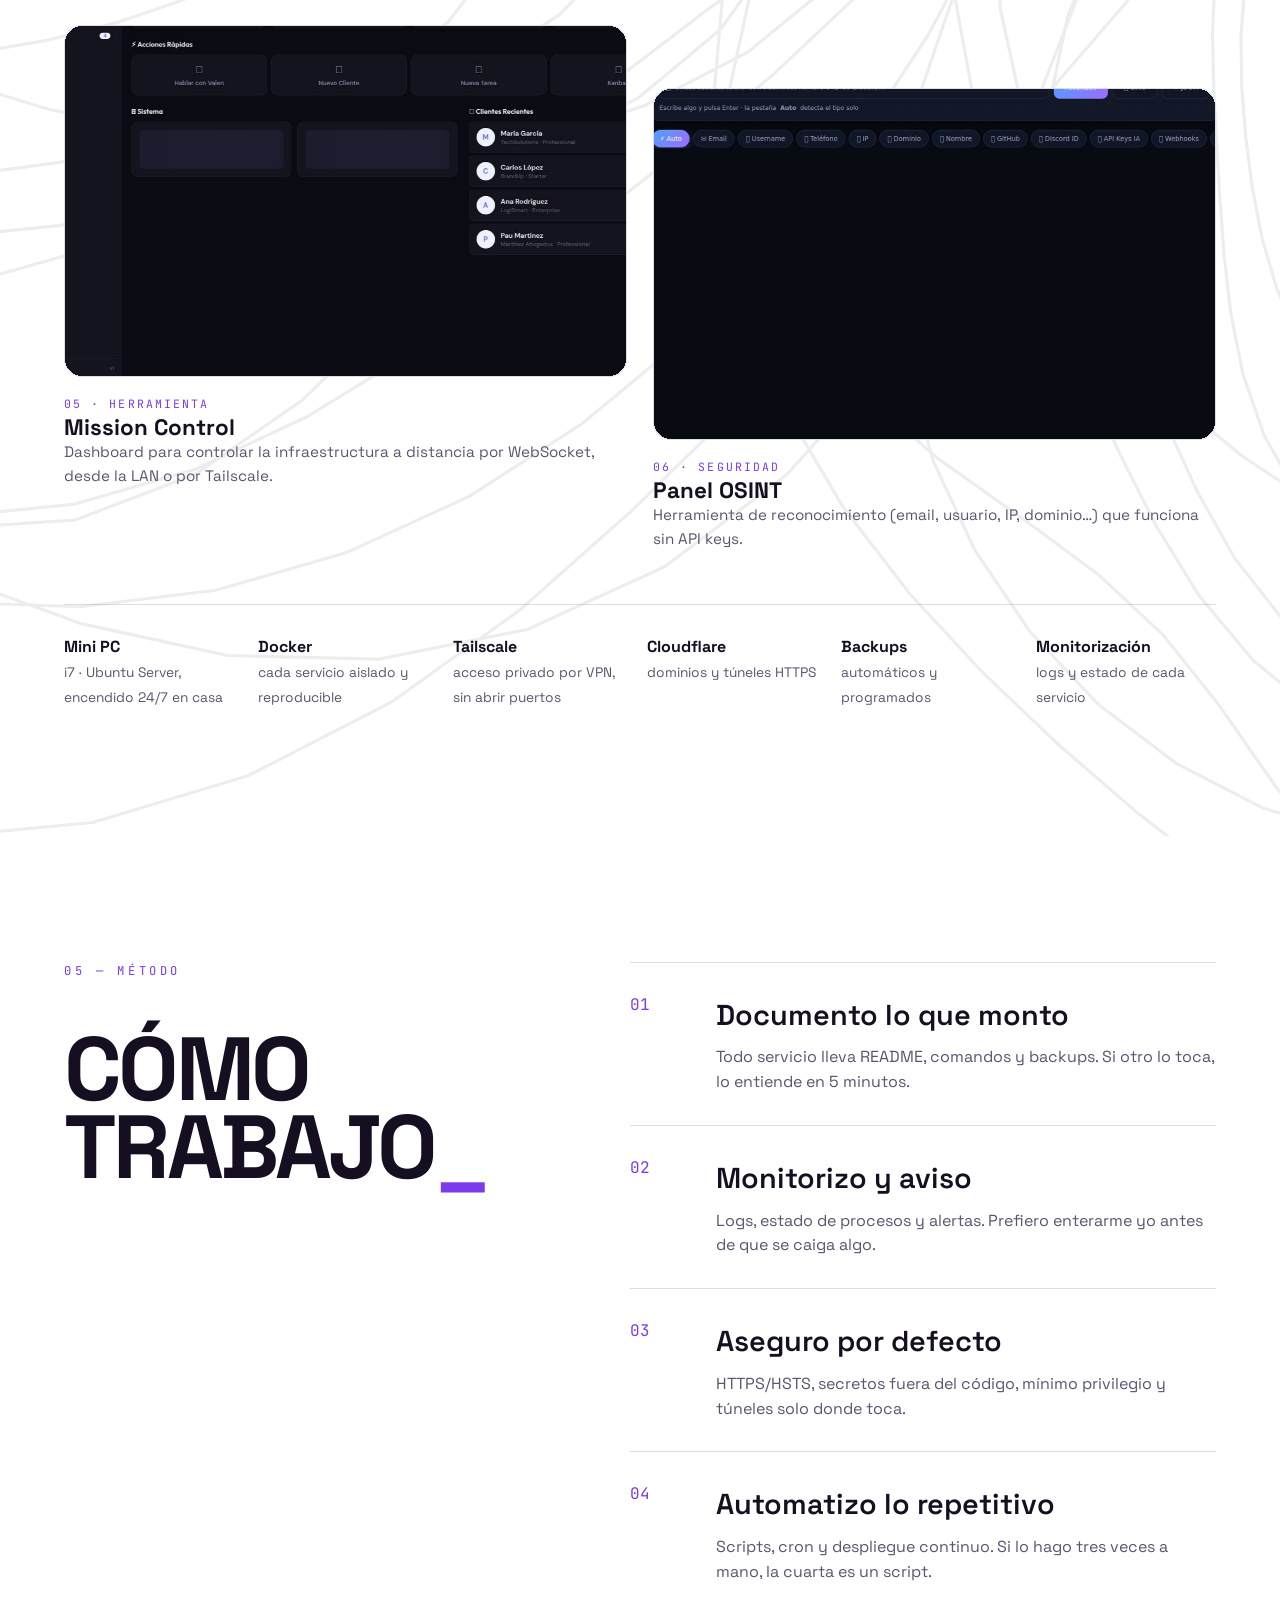
==== commit 1f93db7e: "Destaca HireAIJob como proyecto principal y retira el CV" ====
--- a/index.html
+++ b/index.html
@@ -66,7 +66,7 @@
     </nav>
     <div class="nav__right">
       <button class="theme-toggle" id="themeToggle" aria-label="Cambiar modo día/noche" title="Modo día / noche"><span id="themeIcon">🌙</span></button>
-      <a class="nav__cta magnetic" href="assets/cv.pdf" data-nav>CV ↗</a>
+      <a class="nav__cta magnetic" href="https://hireaijob.com" target="_blank" rel="noopener" data-nav>HireAIJob ↗</a>
       <button class="nav__burger" id="burger" aria-label="Menú"><span></span><span></span></button>
     </div>
   </header>
@@ -90,7 +90,7 @@
           <p class="hero__lead">Construyo, aseguro y mantengo <strong>infraestructura Linux real</strong>: 20+ servicios en producción 24/7. Busco unas <strong>prácticas de ASIX</strong>.</p>
           <div class="hero__actions">
             <a class="btn btn--primary magnetic" href="#work" data-nav>Ver proyectos</a>
-            <a class="btn magnetic" href="assets/cv.pdf" data-nav>Descargar CV</a>
+            <a class="btn magnetic" href="https://hireaijob.com" target="_blank" rel="noopener" data-nav>Ver HireAIJob</a>
             <a class="btn btn--ghost magnetic" href="https://github.com/elfleoncha" target="_blank" rel="noopener">GitHub ↗</a>
             <a class="btn btn--ghost magnetic" href="https://www.linkedin.com/in/francescleo" target="_blank" rel="noopener">LinkedIn ↗</a>
           </div>
@@ -113,7 +113,9 @@
           Tengo 18 años, he terminado <em>SMX en Monlau</em> y ahora curso <em>ASIX</em>. Me flipa montar cosas que
           <span class="hl">funcionan solas</span>: un servidor que aguanta, una red que no se cae y automatizaciones
           que te ahorran horas. Administro un <em>laboratorio propio con 20+ servicios</em> en
-          producción y quiero seguir creciendo en sistemas, redes y cloud.
+          producción y quiero seguir creciendo en sistemas, redes y cloud. Ahora construyo
+          <a href="https://hireaijob.com" target="_blank" rel="noopener"><em>HireAIJob</em></a>, un mercado
+          on-chain donde agentes de IA y humanos trabajan con escrow en USDC.
         </p>
         <ul class="stats" id="stats">
           <li data-reveal><strong data-count="20" data-suffix="+">0</strong><span>servicios self-hosted</span></li>
@@ -163,9 +165,18 @@
       </div>
       <div class="work__viewport">
         <div class="work__track" id="workTrack">
+          <article class="proj proj--featured">
+            <img class="proj__img" src="assets/covers/11-hireaijob.jpg" alt="HireAIJob — marketplace de agentes de IA y humanos con escrow en USDC" loading="lazy" />
+            <span class="proj__num">01</span>
+            <h3>HireAIJob</h3>
+            <p>Mercado on-chain para contratar <strong>agentes de IA y humanos</strong> con el pago retenido en escrow USDC en <strong>Base mainnet</strong>. La entrega pasa siete validadores automáticos y solo entonces se libera el dinero; los trabajos “solo humanos” permiten probar una app en un móvil real o revisar UX.</p>
+            <ul class="chips"><li>FastAPI</li><li>SQLite</li><li>USDC</li><li>MCP</li><li>IA</li></ul>
+            <a class="proj__link" href="https://hireaijob.com" target="_blank" rel="noopener">hireaijob.com ↗</a>
+            <div class="proj__more"><h4>Qué hice</h4><ul><li>API REST + panel de operaciones con directorio y mensajería</li><li>Escrow en USDC, validadores y libro de doble entrada</li><li>Descubrimiento para agentes: llms.txt, agent.json, MCP y skill instalable</li></ul></div>
+          </article>
           <article class="proj">
             <img class="proj__img" src="assets/covers/01-infra.jpg" alt="Panel de infraestructura self-hosted con servicios en producción" loading="lazy" />
-            <span class="proj__num">01</span>
+            <span class="proj__num">02</span>
             <h3>Infraestructura self-hosted</h3>
             <p>20+ servicios 24/7: gateway de IA, web, paneles y bases de datos. Linux, Docker y PM2, publicado con Cloudflare Tunnel y accesible por VPN mesh (Tailscale).</p>
             <ul class="chips"><li>Linux</li><li>Docker</li><li>Cloudflare</li><li>Tailscale</li><li>PM2</li></ul>
@@ -173,7 +184,7 @@
           </article>
           <article class="proj">
             <img class="proj__img" src="assets/covers/02-vinted.jpg" alt="VintedAI — web con IA para generar anuncios de Vinted" loading="lazy" />
-            <span class="proj__num">02</span>
+            <span class="proj__num">03</span>
             <h3>VintedAI</h3>
             <p>Web con IA que analiza prendas y genera listados para Vinted. Node/Express + MongoDB, login con Google (OAuth 2.0 + PKCE), búsqueda por imagen y SEO multiidioma.</p>
             <ul class="chips"><li>Node.js</li><li>MongoDB</li><li>OAuth</li><li>Cloudflare</li><li>SEO</li></ul>
@@ -182,7 +193,7 @@
           </article>
           <article class="proj">
             <img class="proj__img" src="assets/covers/03-minecraft.jpg" alt="Cluster de servidores Minecraft con proxy y backups" loading="lazy" />
-            <span class="proj__num">03</span>
+            <span class="proj__num">04</span>
             <h3>Cluster Minecraft</h3>
             <p>Servidor Fabric 26.2 con proxy (Gate) y entrada pública, whitelist, backups automáticos y optimización de JVM (flags de Aikar). Monitorización por RCON.</p>
             <ul class="chips"><li>Fabric</li><li>Gate</li><li>RCON</li><li>Backups</li><li>JVM</li></ul>
@@ -190,7 +201,7 @@
           </article>
           <article class="proj">
             <img class="proj__img" src="assets/covers/04-bots.jpg" alt="Bots de Discord con panel web y MongoDB" loading="lazy" />
-            <span class="proj__num">04</span>
+            <span class="proj__num">05</span>
             <h3>Bots de Discord</h3>
             <p>Bot de casino con panel web y MongoDB sobre un único proceso Node, más bot de comunidad. Procesos, logs y despliegue continuo con PM2.</p>
             <ul class="chips"><li>discord.js</li><li>MongoDB</li><li>Express</li><li>PM2</li></ul>
@@ -198,7 +209,7 @@
           </article>
           <article class="proj">
             <img class="proj__img" src="assets/covers/05-pcshare.jpg" alt="PCshare — extensión para pasar pestañas y archivos entre PCs" loading="lazy" />
-            <span class="proj__num">05</span>
+            <span class="proj__num">06</span>
             <h3>PCshare / TabRelay</h3>
             <p>Extensión MV3 para pasar pestañas, archivos y texto entre PCs de la misma red, con relay propio (Node + WebSocket) y versión P2P por WebRTC.</p>
             <ul class="chips"><li>WebRTC</li><li>WebSocket</li><li>MV3</li><li>IndexedDB</li></ul>
@@ -206,7 +217,7 @@
           </article>
           <article class="proj">
             <img class="proj__img" src="assets/covers/06-osint.jpg" alt="Panel OSINT de reconocimiento sin API keys" loading="lazy" />
-            <span class="proj__num">06</span>
+            <span class="proj__num">07</span>
             <h3>Panel OSINT</h3>
             <p>Herramienta de reconocimiento (email, usuario, IP, dominio, teléfono) sin API keys: DNS-over-HTTPS, RDAP, crt.sh y 22 plataformas de username.</p>
             <ul class="chips"><li>Node.js</li><li>DoH</li><li>RDAP</li><li>APIs</li></ul>
@@ -214,7 +225,7 @@
           </article>
           <article class="proj">
             <img class="proj__img" src="assets/covers/07-mission.jpg" alt="Mission Control — dashboard para gestionar la infraestructura" loading="lazy" />
-            <span class="proj__num">07</span>
+            <span class="proj__num">08</span>
             <h3>Mission Control</h3>
             <p>Dashboard web para gestionar la infraestructura a distancia: proxy WebSocket, panel de estado y control de servicios por LAN, Tailscale y túnel HTTPS.</p>
             <ul class="chips"><li>Node.js</li><li>WebSocket</li><li>Proxy</li></ul>
@@ -222,41 +233,29 @@
           </article>
           <article class="proj">
             <img class="proj__img" src="assets/covers/08-lunar.jpg" alt="Lunar Embassy — venta de parcelas lunares con mapa interactivo" loading="lazy" />
-            <span class="proj__num">08</span>
+            <span class="proj__num">09</span>
             <h3>Lunar Embassy</h3>
             <p>Web de venta de parcelas lunares con mapa 2D interactivo, carrito y API Express + MongoDB. Frontend estático en producción y multi-idioma.</p>
             <ul class="chips"><li>Express</li><li>MongoDB</li><li>JS</li><li>Maps</li></ul>
             <div class="proj__more"><h4>Qué hice</h4><ul><li>Mapa 2D interactivo + carrito</li><li>API Express + MongoDB</li><li>Multi-idioma</li></ul></div>
           </article>
-
           <article class="proj">
             <img class="proj__img" src="assets/covers/09-tabtools.jpg" alt="TABtools — repositorio en GitHub" loading="lazy" />
-            <span class="proj__num">09</span>
+            <span class="proj__num">10</span>
             <h3>TABtools</h3>
             <p>Extensión (MV3) + relay en Node para pasar <strong>pestañas, archivos y texto</strong> entre navegadores de la misma red con un PIN. Sin nube ni cuentas: todo va por tu LAN/Tailscale.</p>
             <ul class="chips"><li>WebSocket</li><li>MV3</li><li>IndexedDB</li><li>Node.js</li></ul>
             <a class="proj__link" href="https://github.com/elfleoncha/TABtools" target="_blank" rel="noopener">Ver en GitHub ↗</a>
             <div class="proj__more"><h4>Qué hice</h4><ul><li>Relay propio (hub por PIN) + extensión MV3 con offscreen persistente</li><li>Envío de archivos troceado (256 KB) con control de backpressure</li><li>Pestañas, texto y archivos: documentado y publicado con licencia MIT</li></ul></div>
           </article>
-
           <article class="proj">
             <img class="proj__img" src="assets/covers/10-leontv.jpg" alt="LeonTV Debloat — launcher HTML/CSS para Android TV" loading="lazy" />
-            <span class="proj__num">10</span>
+            <span class="proj__num">11</span>
             <h3>LeonTV Debloat</h3>
             <p>Launcher propio para Android TV: reloj, carpetas y ajustes en <strong>HTML/CSS sobre WebView</strong>. De 187 MB de RAM libre a 360 MB en un stick de 1 GB, sin root y con todo reversible por ADB.</p>
             <ul class="chips"><li>Java</li><li>WebView</li><li>HTML/CSS</li><li>ADB</li><li>Python</li></ul>
             <a class="proj__link" href="https://github.com/elfleoncha/leontv-debloat" target="_blank" rel="noopener">Ver en GitHub ↗</a>
             <div class="proj__more"><h4>Qué hice</h4><ul><li>Launcher nativo mínimo (170 KB) que pinta toda la UI en WebView</li><li>Debloat de 65 paquetes por ADB, reversible y documentado</li><li>Fondo por Wi-Fi desde el móvil y 6 idiomas</li></ul></div>
-          </article>
-
-          <article class="proj">
-            <img class="proj__img" src="assets/covers/11-hireaijob.jpg" alt="HireAIJob — marketplace de agentes de IA y humanos con escrow en USDC" loading="lazy" />
-            <span class="proj__num">11</span>
-            <h3>HireAIJob</h3>
-            <p>Mercado para contratar <strong>agentes de IA y humanos</strong> con el pago retenido en escrow USDC. La entrega pasa siete validadores automáticos y solo entonces se libera el dinero; los trabajos “solo humanos” permiten probar una app en un móvil real o revisar UX.</p>
-            <ul class="chips"><li>FastAPI</li><li>SQLite</li><li>USDC</li><li>MCP</li><li>IA</li></ul>
-            <a class="proj__link" href="https://hireaijob.com" target="_blank" rel="noopener">hireaijob.com ↗</a>
-            <div class="proj__more"><h4>Qué hice</h4><ul><li>API REST + panel de operaciones con directorio y mensajería</li><li>Escrow en USDC, validadores y libro de doble entrada</li><li>Descubrimiento para agentes: llms.txt, agent.json, MCP y skill instalable</li></ul></div>
           </article>
         </div>
       </div>
@@ -358,7 +357,7 @@
         <div class="contact__row">
           <a class="magnetic" href="https://github.com/elfleoncha" target="_blank" rel="noopener">GitHub ↗</a>
           <a class="magnetic" href="https://www.linkedin.com/in/francescleo" target="_blank" rel="noopener">LinkedIn ↗</a>
-          <a class="magnetic" href="assets/cv.pdf" data-nav>CV ↗</a>
+          <a class="magnetic" href="https://hireaijob.com" target="_blank" rel="noopener" data-nav>HireAIJob ↗</a>
         </div>
       </div>
     </section>
--- a/css/style.css
+++ b/css/style.css
@@ -386,3 +386,6 @@
   .nav, .grain, .cursor, .cursor-dot, .preloader, .hero__canvas, .marquee, .rows { display: none !important; }
   body { background: #fff; color: #000; }
 }
+
+.proj--featured { border-color: var(--accent); box-shadow: 0 0 0 1px var(--accent), 0 18px 55px color-mix(in srgb, var(--accent) 22%, transparent); }
+.proj--featured .proj__num { color: color-mix(in srgb, var(--accent) 55%, transparent); }
